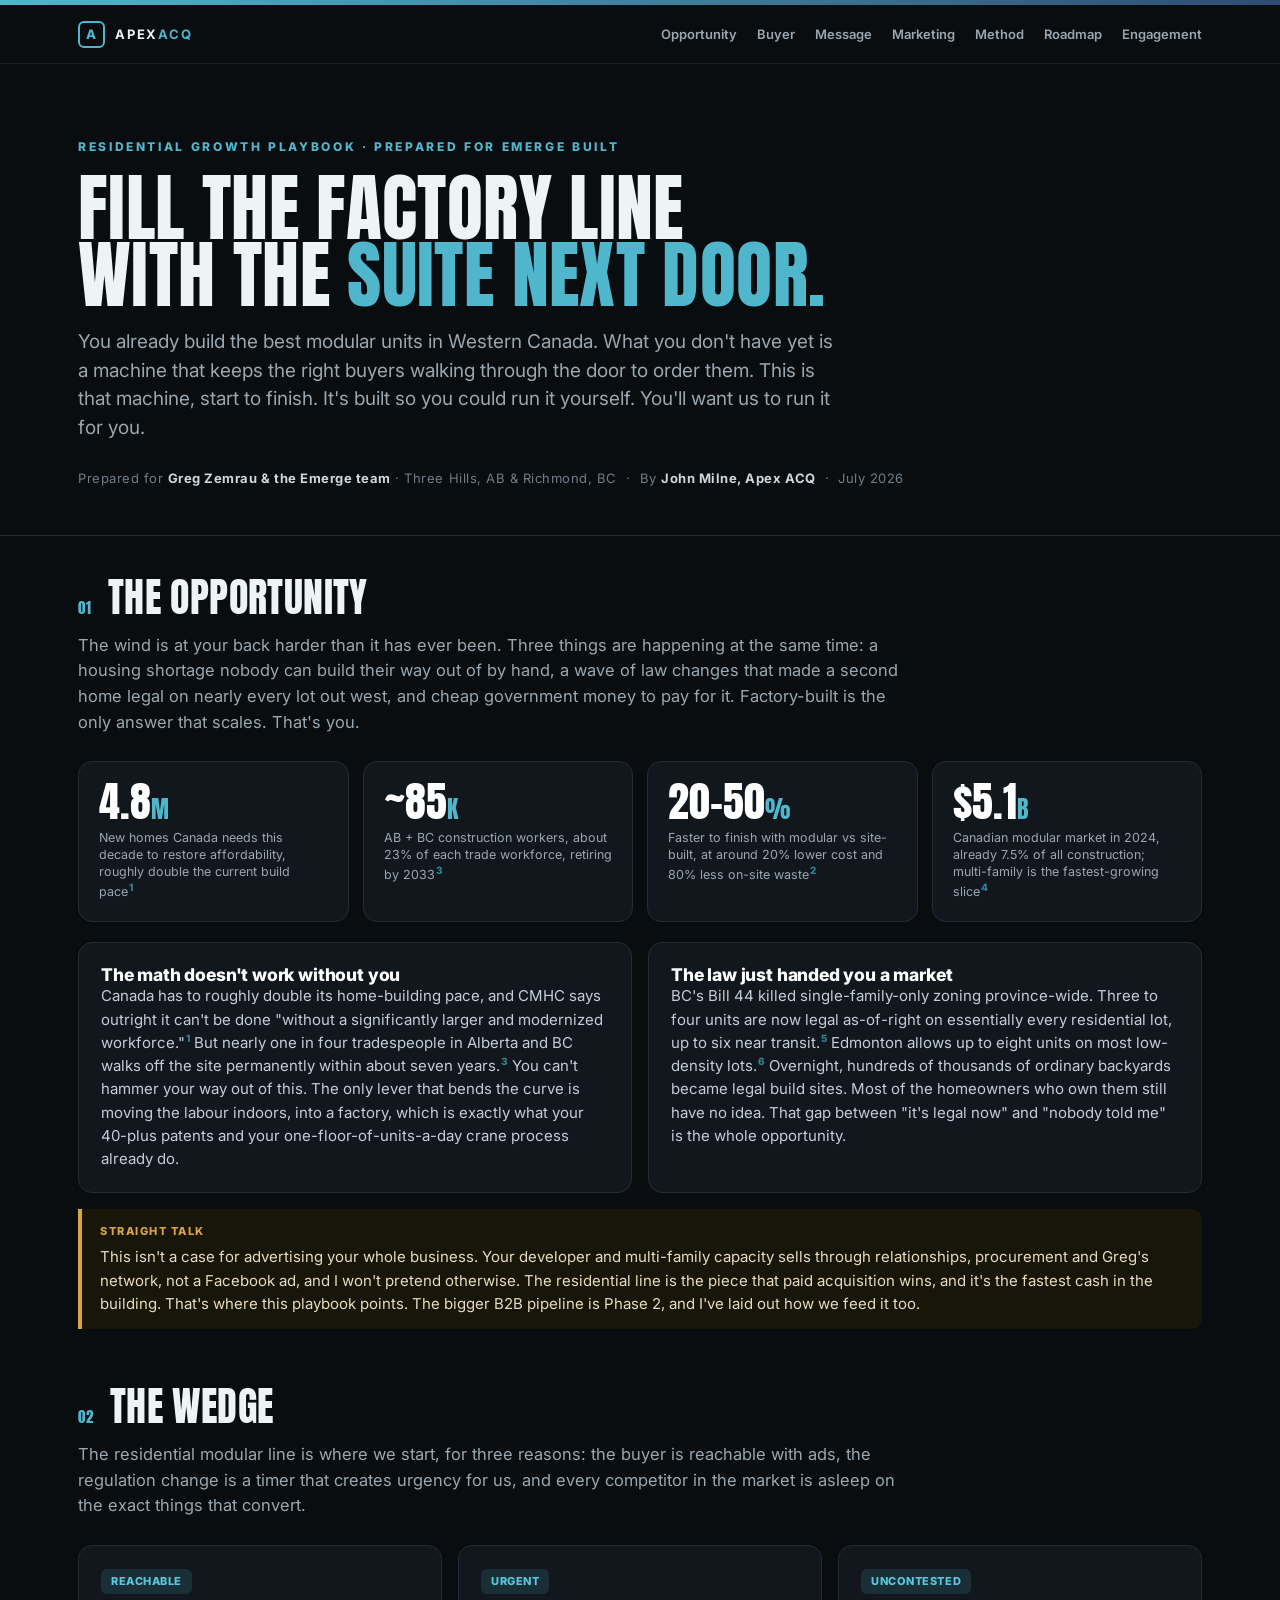
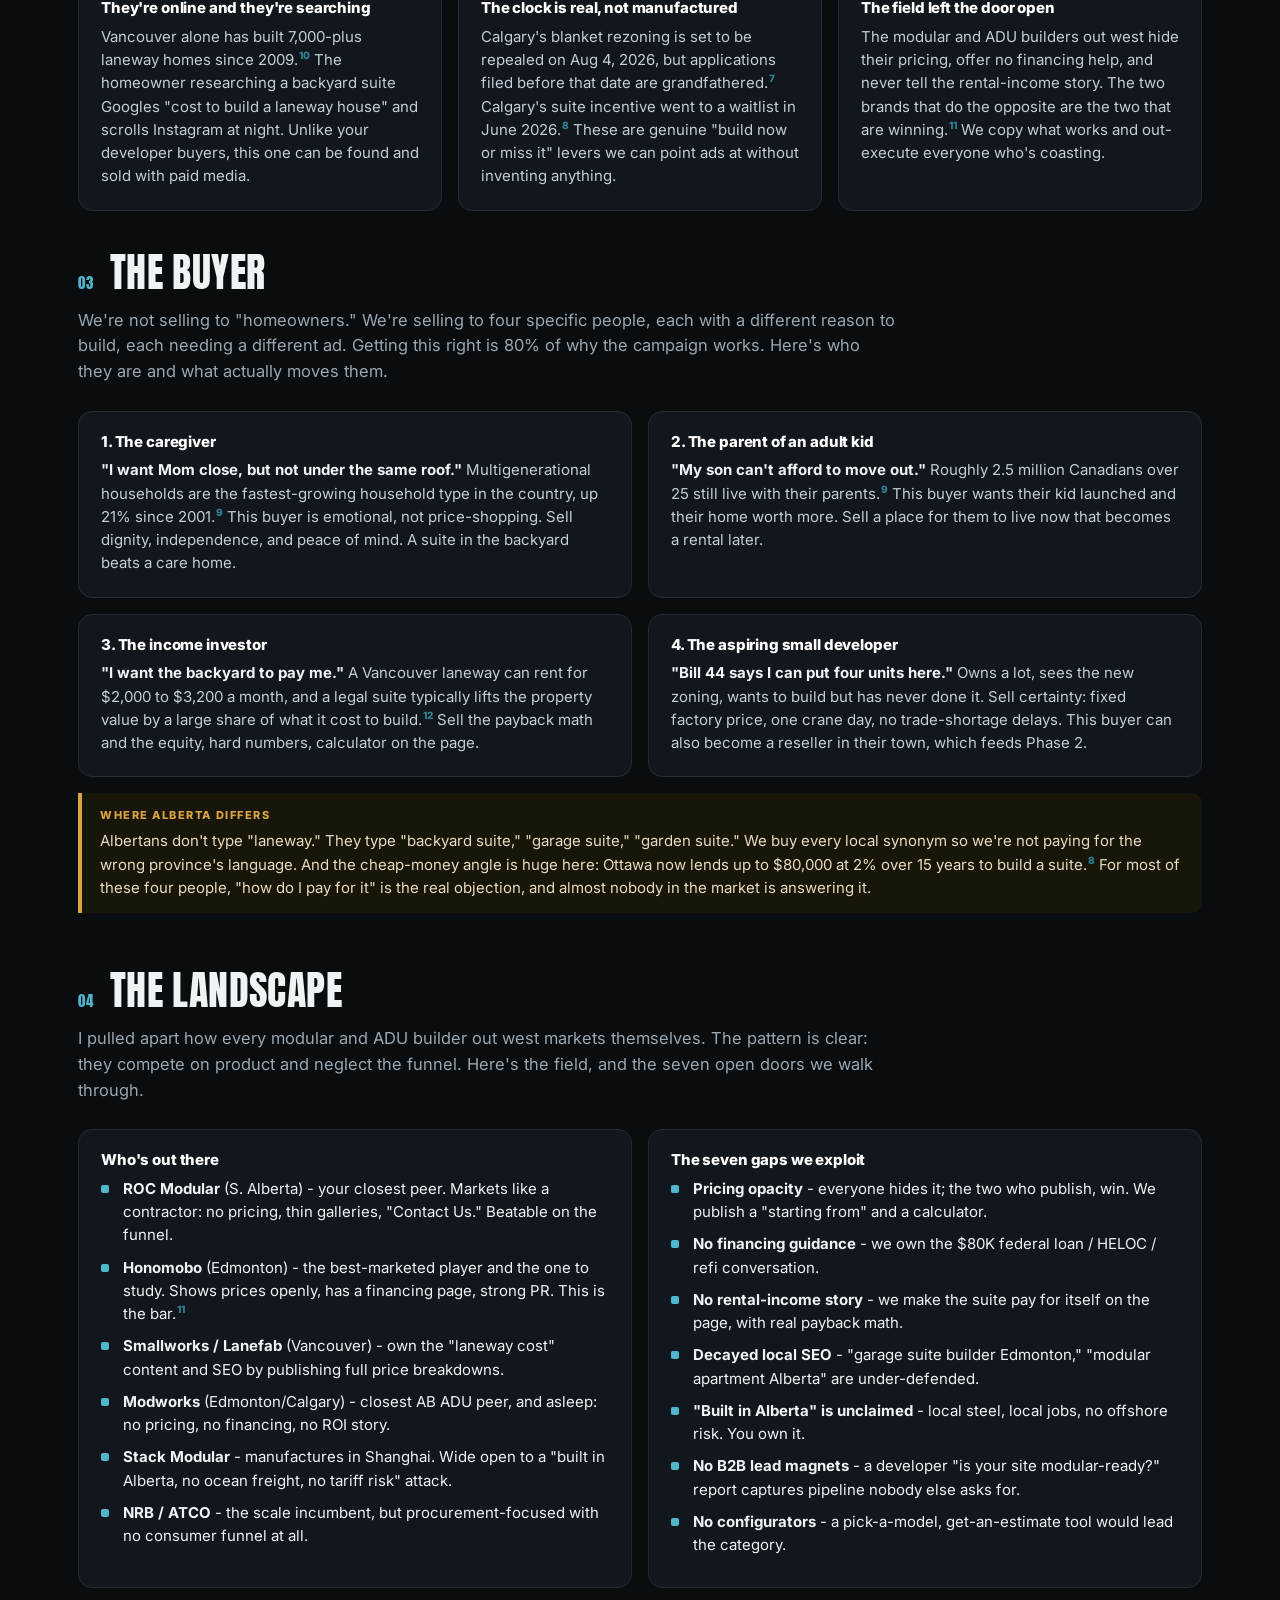
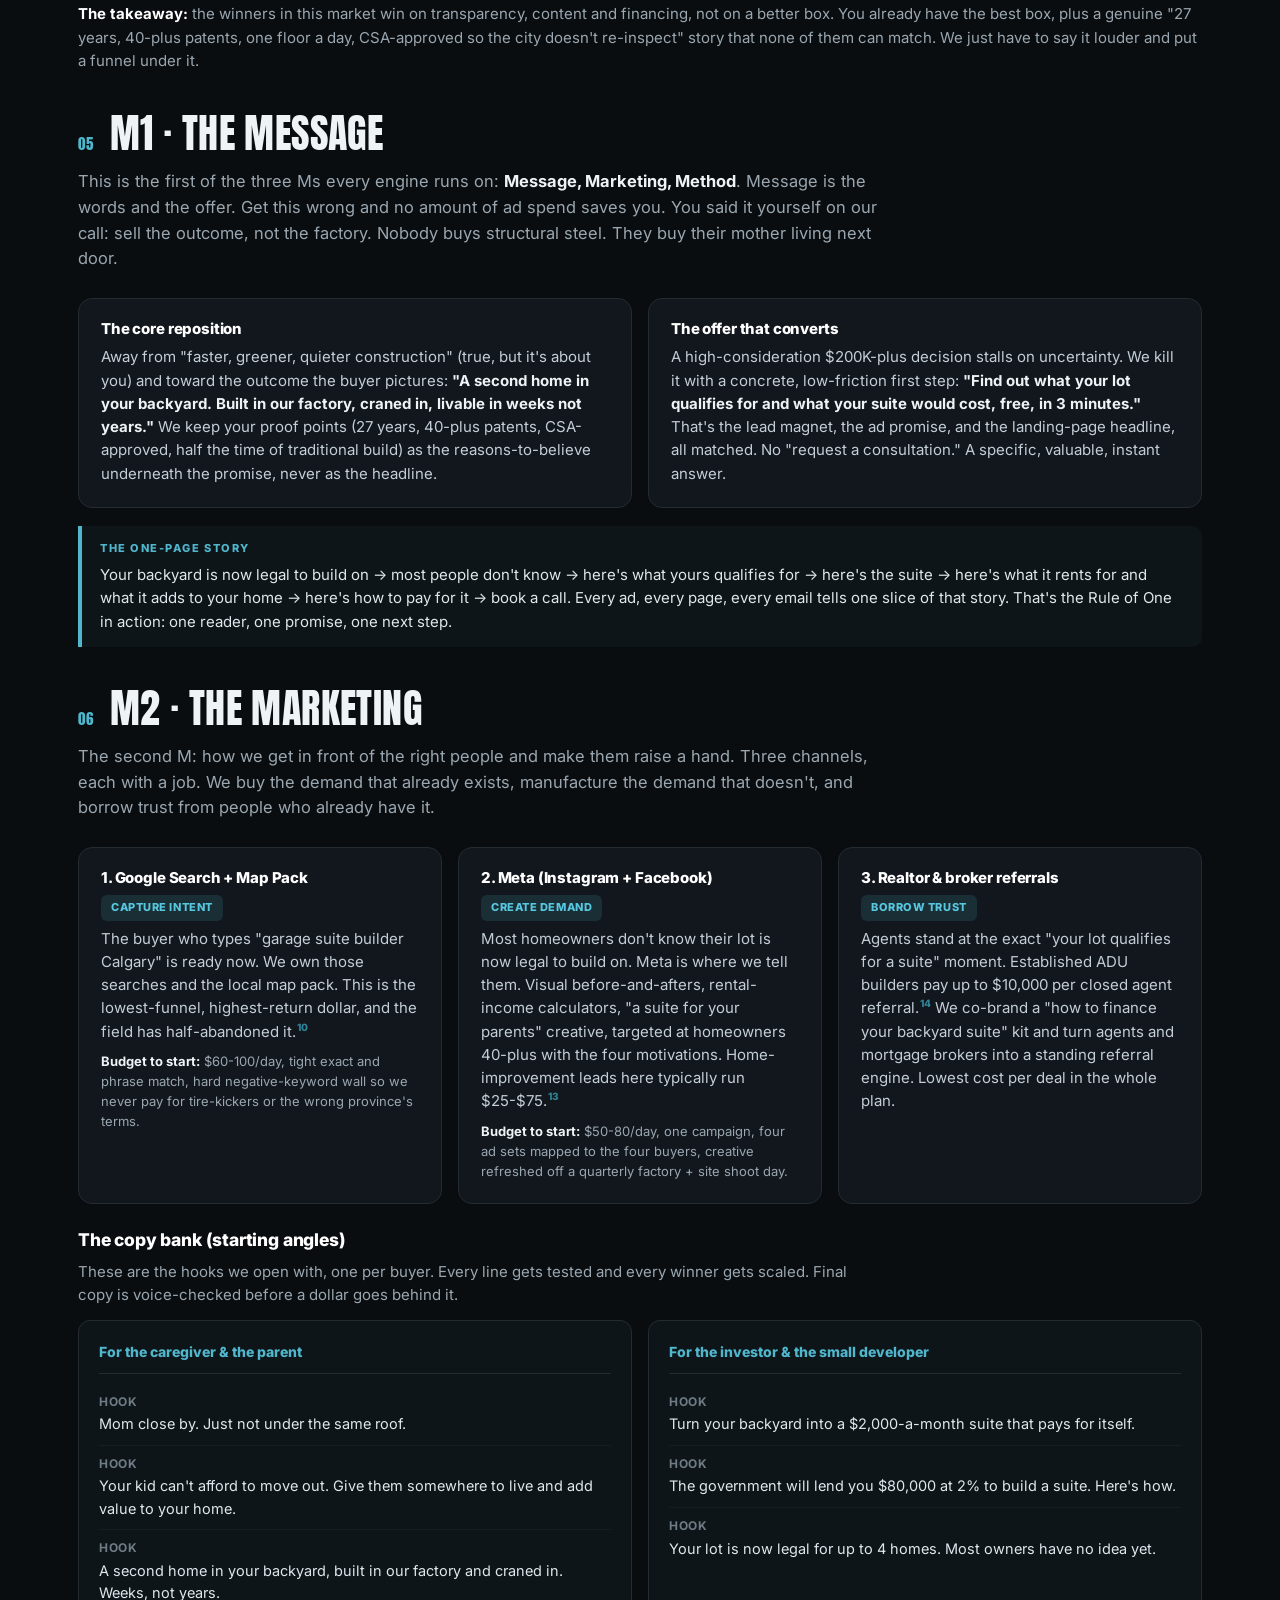
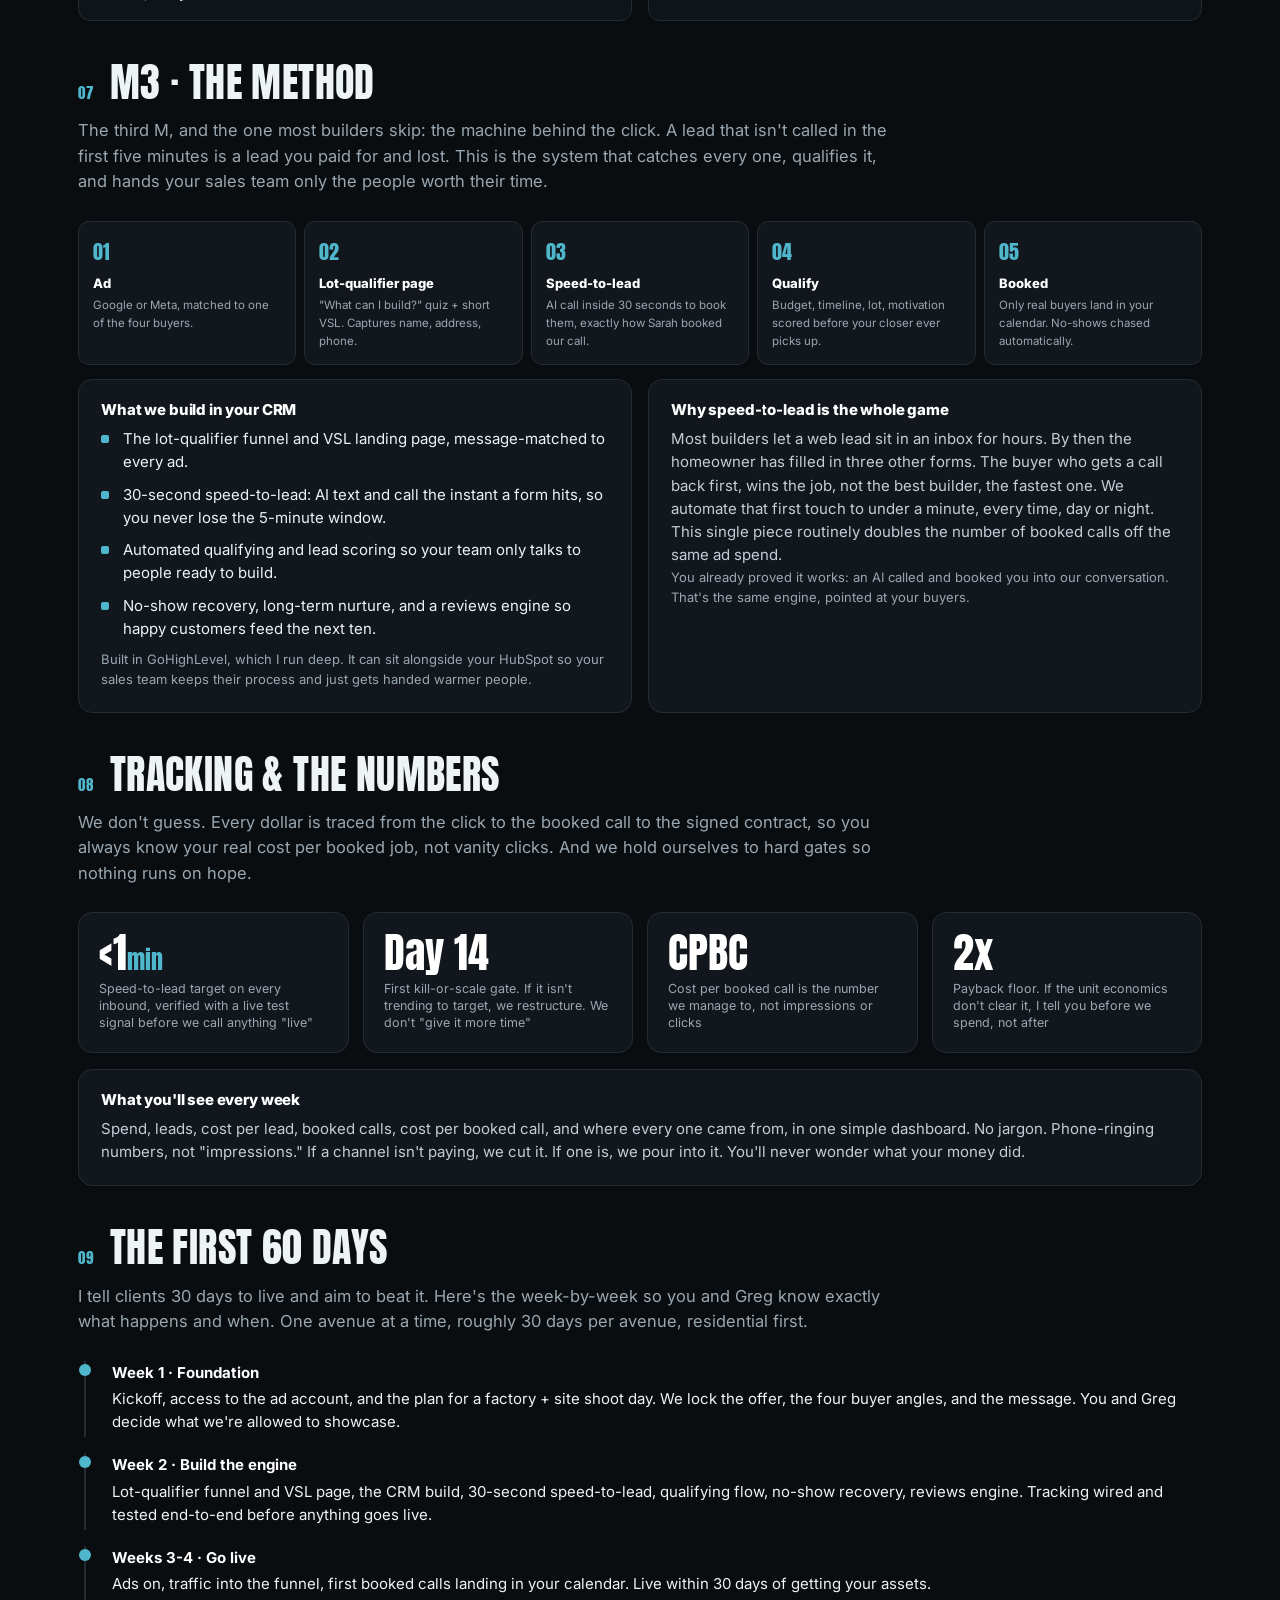
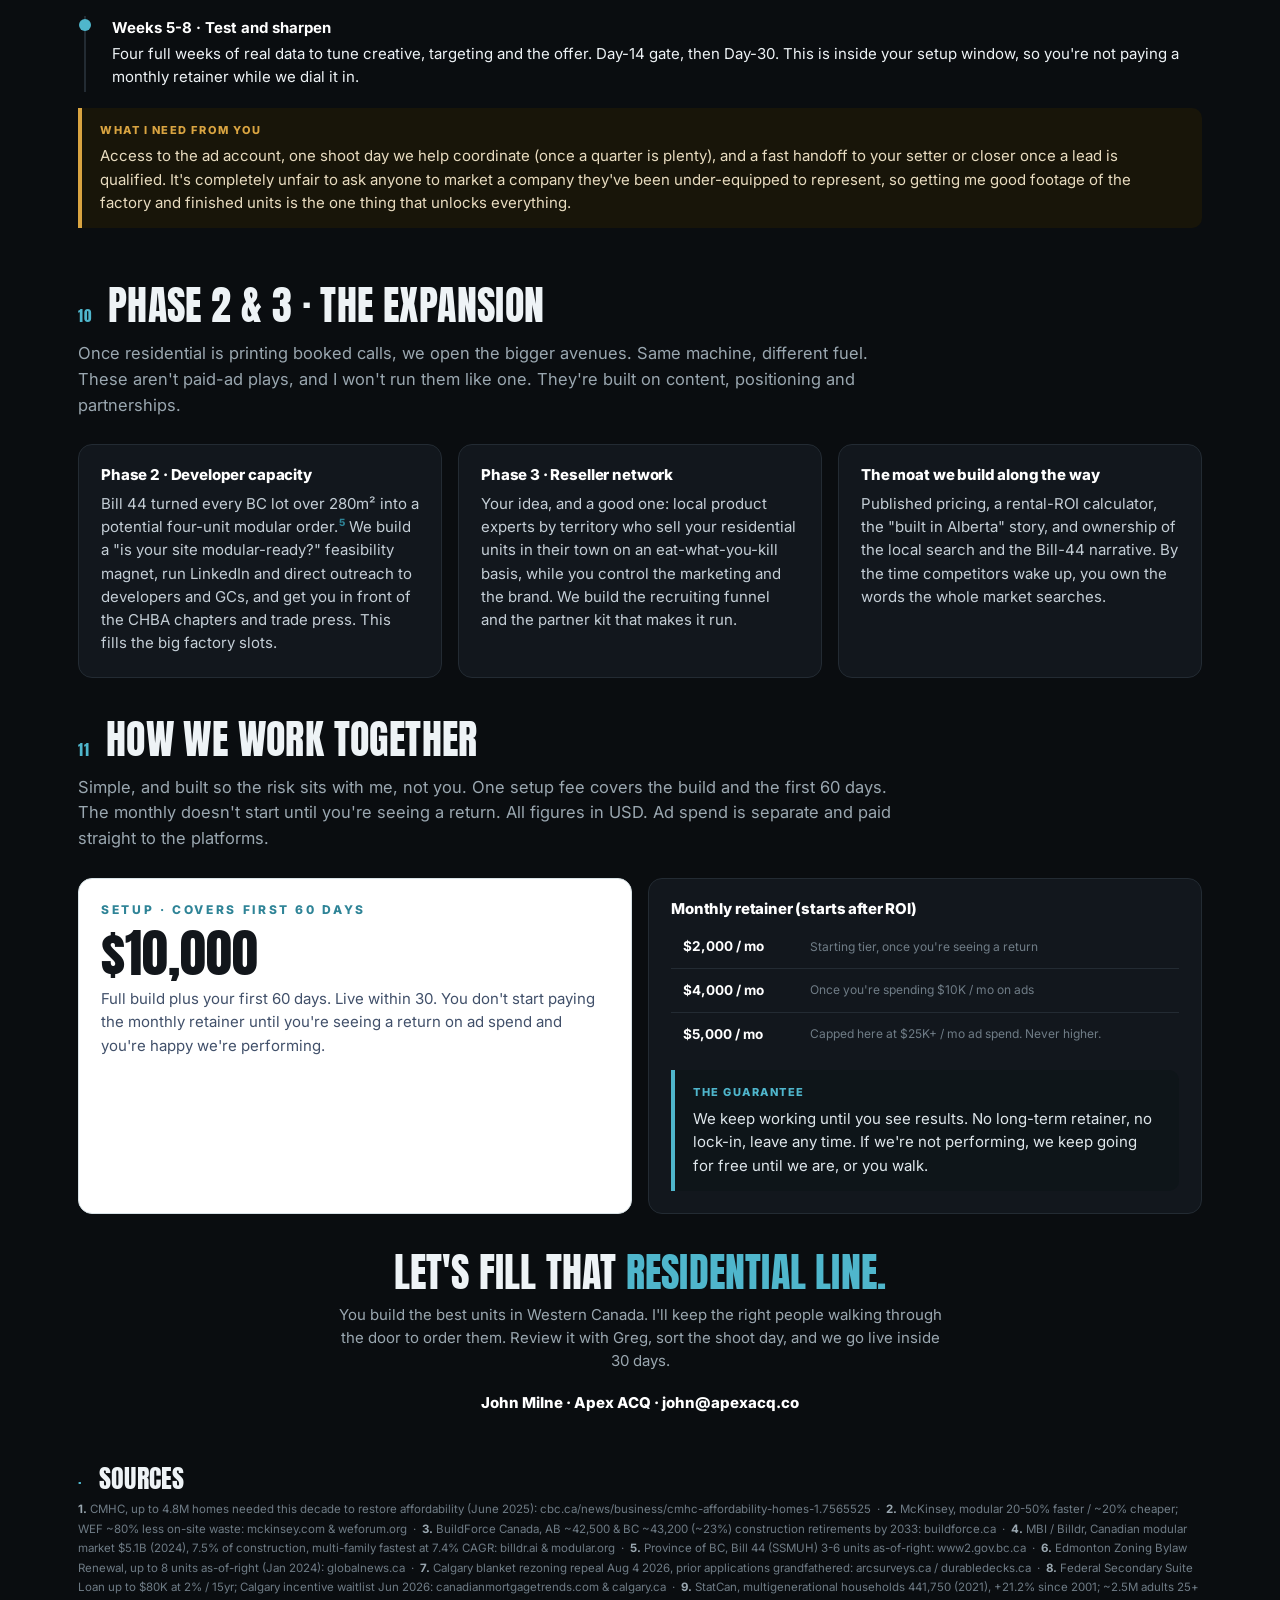
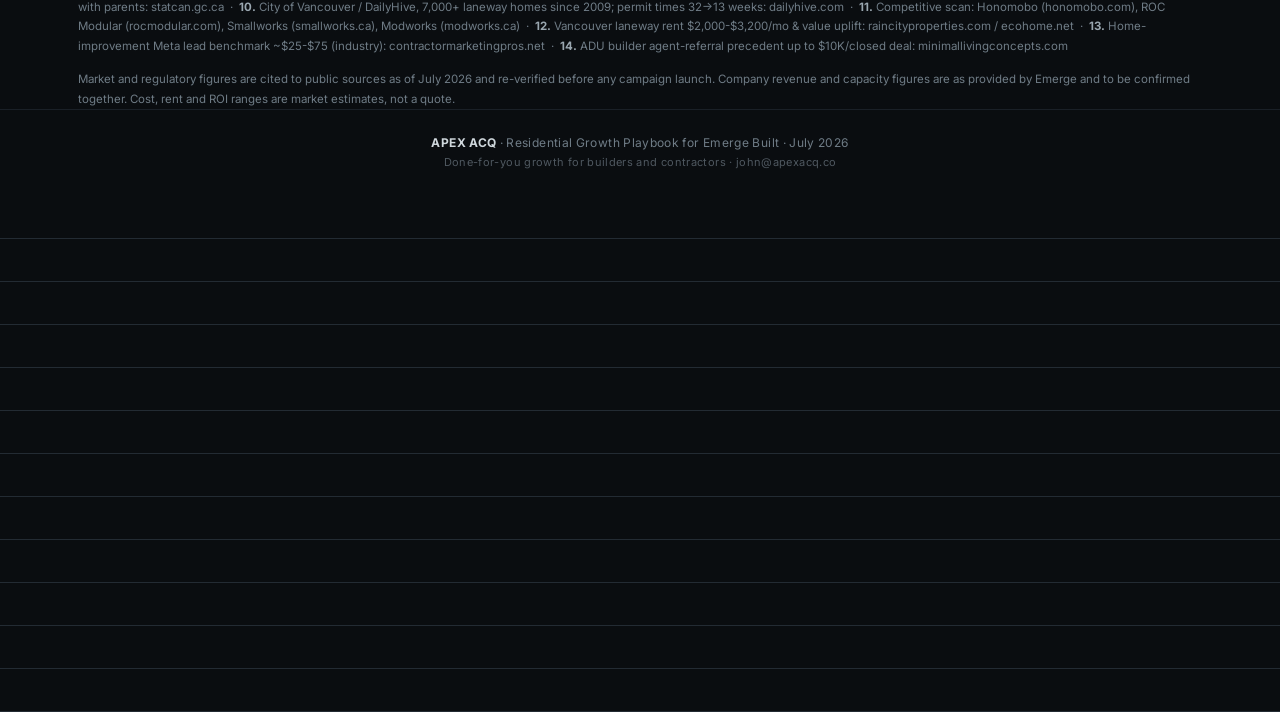
==== index.html @ abbb7b1a "Emerge Built residential growth playbook" ====
<!doctype html>
<html lang="en">
<head>
<meta charset="utf-8">
<meta name="viewport" content="width=device-width,initial-scale=1">
<title>Emerge Built · Residential Growth Playbook · Apex ACQ</title>
<link rel="stylesheet" href="apex-forest.css">
<style>
  /* ---- playbook-specific ---- */
  .hero{padding:70px 0 46px;border-bottom:1px solid var(--line);}
  .hero h1{font-family:'Anton','Arial Narrow',sans-serif;font-weight:400;text-transform:uppercase;line-height:.9;letter-spacing:.005em;font-size:74px;margin:18px 0 20px;}
  .hero h1 .aq{color:var(--aqua);}
  .hero .sub{font-size:19px;color:var(--dim);max-width:760px;line-height:1.5;}
  .hero .who{margin-top:26px;font-size:13px;color:var(--dim2);letter-spacing:.04em;}
  .hero .who b{color:#cfd7dc;}

  .secnum{font-family:'Anton',sans-serif;font-size:15px;color:var(--aqua);letter-spacing:.06em;}
  .sechead{display:flex;align-items:baseline;gap:16px;margin-bottom:6px;}
  .sechead h2{font-family:'Anton','Arial Narrow',sans-serif;font-weight:400;text-transform:uppercase;letter-spacing:.01em;font-size:40px;line-height:.95;}
  section{border-bottom:1px solid var(--line);}
  .lede{font-size:16.5px;color:var(--dim);max-width:820px;line-height:1.55;margin:14px 0 26px;}
  .lede b{color:#eef3f6;font-weight:700;}
  p{color:#c4ced6;}
  p b{color:#eef3f6;}
  h3{color:#fff;}
  h4{color:#fff;font-size:15px;margin-bottom:8px;}
  .ref{font-size:10px;color:var(--aqua-d);vertical-align:super;font-weight:800;margin-left:1px;}
  .statgrid{display:grid;grid-template-columns:repeat(4,1fr);gap:14px;margin:8px 0 8px;}
  @media(max-width:820px){.statgrid{grid-template-columns:1fr 1fr;}.hero h1{font-size:44px;}.sechead h2{font-size:30px;}}
  .bignum{background:var(--panel);border:1px solid var(--line);border-radius:14px;padding:20px;}
  .bignum .v{font-family:'Anton',sans-serif;font-size:42px;line-height:.95;color:#fff;}
  .bignum .v small{color:var(--aqua);font-size:24px;}
  .bignum .l{font-size:12.5px;color:var(--dim);margin-top:8px;line-height:1.35;}
  .tl{list-style:none;margin:14px 0;}
  .tl li{position:relative;padding-left:26px;margin-bottom:16px;border-left:2px solid var(--line);padding-bottom:4px;margin-left:6px;}
  .tl li::before{content:"";position:absolute;left:-7px;top:3px;width:12px;height:12px;border-radius:50%;background:var(--aqua);}
  .tl li b{color:#fff;display:block;font-size:15px;margin-bottom:3px;}
  .copybank{background:#0e1519;border:1px solid var(--line);border-radius:12px;padding:6px 20px;}
  .copybank .h{font-size:14px;font-weight:800;color:var(--aqua);border-bottom:1px solid var(--line);padding:14px 0 10px;margin-bottom:10px;}
  .copybank .line{padding:9px 0;border-bottom:1px solid #171d24;font-size:14.5px;color:#dfe7ec;}
  .copybank .line:last-child{border-bottom:none;}
  .copybank .line span{color:var(--dim2);font-size:12px;font-weight:700;text-transform:uppercase;letter-spacing:.06em;display:block;margin-bottom:2px;}
  .srcs{font-size:11.5px;color:var(--dim2);line-height:1.7;}
  .srcs b{color:var(--dim);}
  .flow{display:grid;grid-template-columns:repeat(5,1fr);gap:8px;margin:14px 0;}
  @media(max-width:820px){.flow{grid-template-columns:1fr 1fr;}}
  .fstep{background:var(--panel);border:1px solid var(--line);border-radius:11px;padding:14px;}
  .fstep .n{font-family:'Anton';color:var(--aqua);font-size:20px;}
  .fstep .t{font-size:13px;font-weight:800;color:#fff;margin:6px 0 4px;}
  .fstep .d{font-size:11.5px;color:var(--dim);}
  .tag{display:inline-block;font-size:11px;font-weight:800;letter-spacing:.05em;text-transform:uppercase;padding:4px 10px;border-radius:6px;background:rgba(79,182,204,.14);color:var(--aqua-br);margin:0 4px 6px 0;}
  .honest{border-left:4px solid var(--amber);background:#181509;padding:14px 18px;border-radius:0 10px 10px 0;margin:16px 0;}
  .honest .h{font-size:11px;font-weight:800;letter-spacing:.14em;text-transform:uppercase;color:var(--amber);margin-bottom:5px;}
  .honest p{color:#e8dcc0;margin:0;}
</style>
</head>
<body>

<div class="gradbar"></div>
<div class="topbar"><div class="wrap">
  <div class="brand"><div class="logo">A</div><b>APEX<span>ACQ</span></b></div>
  <div class="topnav">
    <a href="#opp">Opportunity</a>
    <a href="#buyer">Buyer</a>
    <a href="#message">Message</a>
    <a href="#marketing">Marketing</a>
    <a href="#method">Method</a>
    <a href="#roadmap">Roadmap</a>
    <a href="#engage">Engagement</a>
  </div>
</div></div>

<!-- ===== HERO ===== -->
<header class="hero"><div class="wrap">
  <span class="kicker">Residential Growth Playbook · Prepared for Emerge Built</span>
  <h1>Fill the factory line<br>with the <span class="aq">suite next door.</span></h1>
  <p class="sub">You already build the best modular units in Western Canada. What you don't have yet is a machine that keeps the right buyers walking through the door to order them. This is that machine, start to finish. It's built so you could run it yourself. You'll want us to run it for you.</p>
  <div class="who">
    Prepared for <b>Greg Zemrau &amp; the Emerge team</b> · Three Hills, AB &amp; Richmond, BC &nbsp;·&nbsp; By <b>John Milne, Apex ACQ</b> &nbsp;·&nbsp; July 2026
  </div>
</div></header>

<!-- ===== 01 OPPORTUNITY ===== -->
<section id="opp"><div class="wrap">
  <div class="sechead"><span class="secnum">01</span><h2>The opportunity</h2></div>
  <p class="lede">The wind is at your back harder than it has ever been. Three things are happening at the same time: a housing shortage nobody can build their way out of by hand, a wave of law changes that made a second home legal on nearly every lot out west, and cheap government money to pay for it. Factory-built is the only answer that scales. That's you.</p>

  <div class="statgrid">
    <div class="bignum"><div class="v">4.8<small>M</small></div><div class="l">New homes Canada needs this decade to restore affordability, roughly double the current build pace<span class="ref">1</span></div></div>
    <div class="bignum"><div class="v">~85<small>K</small></div><div class="l">AB + BC construction workers, about 23% of each trade workforce, retiring by 2033<span class="ref">3</span></div></div>
    <div class="bignum"><div class="v">20-50<small>%</small></div><div class="l">Faster to finish with modular vs site-built, at around 20% lower cost and 80% less on-site waste<span class="ref">2</span></div></div>
    <div class="bignum"><div class="v">$5.1<small>B</small></div><div class="l">Canadian modular market in 2024, already 7.5% of all construction; multi-family is the fastest-growing slice<span class="ref">4</span></div></div>
  </div>

  <div class="grid2" style="margin-top:20px;">
    <div class="card">
      <h3>The math doesn't work without you</h3>
      <p>Canada has to roughly double its home-building pace, and CMHC says outright it can't be done "without a significantly larger and modernized workforce."<span class="ref">1</span> But nearly one in four tradespeople in Alberta and BC walks off the site permanently within about seven years.<span class="ref">3</span> You can't hammer your way out of this. The only lever that bends the curve is moving the labour indoors, into a factory, which is exactly what your 40-plus patents and your one-floor-of-units-a-day crane process already do.</p>
    </div>
    <div class="card">
      <h3>The law just handed you a market</h3>
      <p>BC's Bill 44 killed single-family-only zoning province-wide. Three to four units are now legal as-of-right on essentially every residential lot, up to six near transit.<span class="ref">5</span> Edmonton allows up to eight units on most low-density lots.<span class="ref">6</span> Overnight, hundreds of thousands of ordinary backyards became legal build sites. Most of the homeowners who own them still have no idea. That gap between "it's legal now" and "nobody told me" is the whole opportunity.</p>
    </div>
  </div>

  <div class="honest">
    <div class="h">Straight talk</div>
    <p>This isn't a case for advertising your whole business. Your developer and multi-family capacity sells through relationships, procurement and Greg's network, not a Facebook ad, and I won't pretend otherwise. The residential line is the piece that paid acquisition wins, and it's the fastest cash in the building. That's where this playbook points. The bigger B2B pipeline is Phase 2, and I've laid out how we feed it too.</p>
  </div>
</div></div>

<!-- ===== 02 THE WEDGE ===== -->
<section id="wedge"><div class="wrap">
  <div class="sechead"><span class="secnum">02</span><h2>The wedge</h2></div>
  <p class="lede">The residential modular line is where we start, for three reasons: the buyer is reachable with ads, the regulation change is a timer that creates urgency for us, and every competitor in the market is asleep on the exact things that convert.</p>

  <div class="grid3">
    <div class="card">
      <div class="tag">Reachable</div>
      <h4>They're online and they're searching</h4>
      <p>Vancouver alone has built 7,000-plus laneway homes since 2009.<span class="ref">10</span> The homeowner researching a backyard suite Googles "cost to build a laneway house" and scrolls Instagram at night. Unlike your developer buyers, this one can be found and sold with paid media.</p>
    </div>
    <div class="card">
      <div class="tag">Urgent</div>
      <h4>The clock is real, not manufactured</h4>
      <p>Calgary's blanket rezoning is set to be repealed on Aug 4, 2026, but applications filed before that date are grandfathered.<span class="ref">7</span> Calgary's suite incentive went to a waitlist in June 2026.<span class="ref">8</span> These are genuine "build now or miss it" levers we can point ads at without inventing anything.</p>
    </div>
    <div class="card">
      <div class="tag">Uncontested</div>
      <h4>The field left the door open</h4>
      <p>The modular and ADU builders out west hide their pricing, offer no financing help, and never tell the rental-income story. The two brands that do the opposite are the two that are winning.<span class="ref">11</span> We copy what works and out-execute everyone who's coasting.</p>
    </div>
  </div>
</div></div>

<!-- ===== 03 THE BUYER ===== -->
<section id="buyer"><div class="wrap">
  <div class="sechead"><span class="secnum">03</span><h2>The buyer</h2></div>
  <p class="lede">We're not selling to "homeowners." We're selling to four specific people, each with a different reason to build, each needing a different ad. Getting this right is 80% of why the campaign works. Here's who they are and what actually moves them.</p>

  <div class="grid2">
    <div class="card">
      <h4>1. The caregiver</h4>
      <p><b>"I want Mom close, but not under the same roof."</b> Multigenerational households are the fastest-growing household type in the country, up 21% since 2001.<span class="ref">9</span> This buyer is emotional, not price-shopping. Sell dignity, independence, and peace of mind. A suite in the backyard beats a care home.</p>
    </div>
    <div class="card">
      <h4>2. The parent of an adult kid</h4>
      <p><b>"My son can't afford to move out."</b> Roughly 2.5 million Canadians over 25 still live with their parents.<span class="ref">9</span> This buyer wants their kid launched and their home worth more. Sell a place for them to live now that becomes a rental later.</p>
    </div>
    <div class="card">
      <h4>3. The income investor</h4>
      <p><b>"I want the backyard to pay me."</b> A Vancouver laneway can rent for $2,000 to $3,200 a month, and a legal suite typically lifts the property value by a large share of what it cost to build.<span class="ref">12</span> Sell the payback math and the equity, hard numbers, calculator on the page.</p>
    </div>
    <div class="card">
      <h4>4. The aspiring small developer</h4>
      <p><b>"Bill 44 says I can put four units here."</b> Owns a lot, sees the new zoning, wants to build but has never done it. Sell certainty: fixed factory price, one crane day, no trade-shortage delays. This buyer can also become a reseller in their town, which feeds Phase 2.</p>
    </div>
  </div>

  <div class="honest">
    <div class="h">Where Alberta differs</div>
    <p>Albertans don't type "laneway." They type "backyard suite," "garage suite," "garden suite." We buy every local synonym so we're not paying for the wrong province's language. And the cheap-money angle is huge here: Ottawa now lends up to $80,000 at 2% over 15 years to build a suite.<span class="ref">8</span> For most of these four people, "how do I pay for it" is the real objection, and almost nobody in the market is answering it.</p>
  </div>
</div></div>

<!-- ===== 04 LANDSCAPE ===== -->
<section id="landscape"><div class="wrap">
  <div class="sechead"><span class="secnum">04</span><h2>The landscape</h2></div>
  <p class="lede">I pulled apart how every modular and ADU builder out west markets themselves. The pattern is clear: they compete on product and neglect the funnel. Here's the field, and the seven open doors we walk through.</p>

  <div class="grid2">
    <div class="card">
      <h4>Who's out there</h4>
      <ul class="clean">
        <li><b>ROC Modular</b> (S. Alberta) - your closest peer. Markets like a contractor: no pricing, thin galleries, "Contact Us." Beatable on the funnel.</li>
        <li><b>Honomobo</b> (Edmonton) - the best-marketed player and the one to study. Shows prices openly, has a financing page, strong PR. This is the bar.<span class="ref">11</span></li>
        <li><b>Smallworks / Lanefab</b> (Vancouver) - own the "laneway cost" content and SEO by publishing full price breakdowns.</li>
        <li><b>Modworks</b> (Edmonton/Calgary) - closest AB ADU peer, and asleep: no pricing, no financing, no ROI story.</li>
        <li><b>Stack Modular</b> - manufactures in Shanghai. Wide open to a "built in Alberta, no ocean freight, no tariff risk" attack.</li>
        <li><b>NRB / ATCO</b> - the scale incumbent, but procurement-focused with no consumer funnel at all.</li>
      </ul>
    </div>
    <div class="card">
      <h4>The seven gaps we exploit</h4>
      <ul class="clean">
        <li><b>Pricing opacity</b> - everyone hides it; the two who publish, win. We publish a "starting from" and a calculator.</li>
        <li><b>No financing guidance</b> - we own the $80K federal loan / HELOC / refi conversation.</li>
        <li><b>No rental-income story</b> - we make the suite pay for itself on the page, with real payback math.</li>
        <li><b>Decayed local SEO</b> - "garage suite builder Edmonton," "modular apartment Alberta" are under-defended.</li>
        <li><b>"Built in Alberta" is unclaimed</b> - local steel, local jobs, no offshore risk. You own it.</li>
        <li><b>No B2B lead magnets</b> - a developer "is your site modular-ready?" report captures pipeline nobody else asks for.</li>
        <li><b>No configurators</b> - a pick-a-model, get-an-estimate tool would lead the category.</li>
      </ul>
    </div>
  </div>
  <p style="margin-top:14px;color:var(--dim);"><b style="color:#fff;">The takeaway:</b> the winners in this market win on transparency, content and financing, not on a better box. You already have the best box, plus a genuine "27 years, 40-plus patents, one floor a day, CSA-approved so the city doesn't re-inspect" story that none of them can match. We just have to say it louder and put a funnel under it.</p>
</div></div>

<!-- ===== 05 MESSAGE ===== -->
<section id="message"><div class="wrap">
  <div class="sechead"><span class="secnum">05</span><h2>M1 · The message</h2></div>
  <p class="lede">This is the first of the three Ms every engine runs on: <b>Message, Marketing, Method</b>. Message is the words and the offer. Get this wrong and no amount of ad spend saves you. You said it yourself on our call: sell the outcome, not the factory. Nobody buys structural steel. They buy their mother living next door.</p>

  <div class="grid2">
    <div class="card">
      <h4>The core reposition</h4>
      <p>Away from "faster, greener, quieter construction" (true, but it's about you) and toward the outcome the buyer pictures: <b>"A second home in your backyard. Built in our factory, craned in, livable in weeks not years."</b> We keep your proof points (27 years, 40-plus patents, CSA-approved, half the time of traditional build) as the reasons-to-believe underneath the promise, never as the headline.</p>
    </div>
    <div class="card">
      <h4>The offer that converts</h4>
      <p>A high-consideration $200K-plus decision stalls on uncertainty. We kill it with a concrete, low-friction first step: <b>"Find out what your lot qualifies for and what your suite would cost, free, in 3 minutes."</b> That's the lead magnet, the ad promise, and the landing-page headline, all matched. No "request a consultation." A specific, valuable, instant answer.</p>
    </div>
  </div>

  <div class="callout" style="margin-top:18px;">
    <div class="ck">The one-page story</div>
    <p style="margin:6px 0 0;color:#dfe7ec;">Your backyard is now legal to build on → most people don't know → here's what yours qualifies for → here's the suite → here's what it rents for and what it adds to your home → here's how to pay for it → book a call. Every ad, every page, every email tells one slice of that story. That's the Rule of One in action: one reader, one promise, one next step.</p>
  </div>
</div></div>

<!-- ===== 06 MARKETING ===== -->
<section id="marketing"><div class="wrap">
  <div class="sechead"><span class="secnum">06</span><h2>M2 · The marketing</h2></div>
  <p class="lede">The second M: how we get in front of the right people and make them raise a hand. Three channels, each with a job. We buy the demand that already exists, manufacture the demand that doesn't, and borrow trust from people who already have it.</p>

  <div class="grid3" style="margin-bottom:8px;">
    <div class="card">
      <h4>1. Google Search + Map Pack</h4>
      <div class="tag">Capture intent</div>
      <p>The buyer who types "garage suite builder Calgary" is ready now. We own those searches and the local map pack. This is the lowest-funnel, highest-return dollar, and the field has half-abandoned it.<span class="ref">10</span></p>
      <p style="font-size:13px;color:var(--dim);margin-top:8px;"><b>Budget to start:</b> $60-100/day, tight exact and phrase match, hard negative-keyword wall so we never pay for tire-kickers or the wrong province's terms.</p>
    </div>
    <div class="card">
      <h4>2. Meta (Instagram + Facebook)</h4>
      <div class="tag">Create demand</div>
      <p>Most homeowners don't know their lot is now legal to build on. Meta is where we tell them. Visual before-and-afters, rental-income calculators, "a suite for your parents" creative, targeted at homeowners 40-plus with the four motivations. Home-improvement leads here typically run $25-$75.<span class="ref">13</span></p>
      <p style="font-size:13px;color:var(--dim);margin-top:8px;"><b>Budget to start:</b> $50-80/day, one campaign, four ad sets mapped to the four buyers, creative refreshed off a quarterly factory + site shoot day.</p>
    </div>
    <div class="card">
      <h4>3. Realtor &amp; broker referrals</h4>
      <div class="tag">Borrow trust</div>
      <p>Agents stand at the exact "your lot qualifies for a suite" moment. Established ADU builders pay up to $10,000 per closed agent referral.<span class="ref">14</span> We co-brand a "how to finance your backyard suite" kit and turn agents and mortgage brokers into a standing referral engine. Lowest cost per deal in the whole plan.</p>
    </div>
  </div>

  <h3 style="margin:26px 0 10px;">The copy bank (starting angles)</h3>
  <p style="color:var(--dim);max-width:800px;margin-bottom:14px;">These are the hooks we open with, one per buyer. Every line gets tested and every winner gets scaled. Final copy is voice-checked before a dollar goes behind it.</p>
  <div class="grid2">
    <div class="copybank">
      <div class="h">For the caregiver &amp; the parent</div>
      <div class="line"><span>Hook</span>Mom close by. Just not under the same roof.</div>
      <div class="line"><span>Hook</span>Your kid can't afford to move out. Give them somewhere to live and add value to your home.</div>
      <div class="line"><span>Hook</span>A second home in your backyard, built in our factory and craned in. Weeks, not years.</div>
    </div>
    <div class="copybank">
      <div class="h">For the investor &amp; the small developer</div>
      <div class="line"><span>Hook</span>Turn your backyard into a $2,000-a-month suite that pays for itself.</div>
      <div class="line"><span>Hook</span>The government will lend you $80,000 at 2% to build a suite. Here's how.</div>
      <div class="line"><span>Hook</span>Your lot is now legal for up to 4 homes. Most owners have no idea yet.</div>
    </div>
  </div>
</div></div>

<!-- ===== 07 METHOD ===== -->
<section id="method"><div class="wrap">
  <div class="sechead"><span class="secnum">07</span><h2>M3 · The method</h2></div>
  <p class="lede">The third M, and the one most builders skip: the machine behind the click. A lead that isn't called in the first five minutes is a lead you paid for and lost. This is the system that catches every one, qualifies it, and hands your sales team only the people worth their time.</p>

  <div class="flow">
    <div class="fstep"><div class="n">01</div><div class="t">Ad</div><div class="d">Google or Meta, matched to one of the four buyers.</div></div>
    <div class="fstep"><div class="n">02</div><div class="t">Lot-qualifier page</div><div class="d">"What can I build?" quiz + short VSL. Captures name, address, phone.</div></div>
    <div class="fstep"><div class="n">03</div><div class="t">Speed-to-lead</div><div class="d">AI call inside 30 seconds to book them, exactly how Sarah booked our call.</div></div>
    <div class="fstep"><div class="n">04</div><div class="t">Qualify</div><div class="d">Budget, timeline, lot, motivation scored before your closer ever picks up.</div></div>
    <div class="fstep"><div class="n">05</div><div class="t">Booked</div><div class="d">Only real buyers land in your calendar. No-shows chased automatically.</div></div>
  </div>

  <div class="grid2" style="margin-top:8px;">
    <div class="card">
      <h4>What we build in your CRM</h4>
      <ul class="clean">
        <li>The lot-qualifier funnel and VSL landing page, message-matched to every ad.</li>
        <li>30-second speed-to-lead: AI text and call the instant a form hits, so you never lose the 5-minute window.</li>
        <li>Automated qualifying and lead scoring so your team only talks to people ready to build.</li>
        <li>No-show recovery, long-term nurture, and a reviews engine so happy customers feed the next ten.</li>
      </ul>
      <p style="font-size:13px;color:var(--dim);margin-top:6px;">Built in GoHighLevel, which I run deep. It can sit alongside your HubSpot so your sales team keeps their process and just gets handed warmer people.</p>
    </div>
    <div class="card">
      <h4>Why speed-to-lead is the whole game</h4>
      <p>Most builders let a web lead sit in an inbox for hours. By then the homeowner has filled in three other forms. The buyer who gets a call back first, wins the job, not the best builder, the fastest one. We automate that first touch to under a minute, every time, day or night. This single piece routinely doubles the number of booked calls off the same ad spend.</p>
      <p style="color:var(--dim);font-size:13px;">You already proved it works: an AI called and booked you into our conversation. That's the same engine, pointed at your buyers.</p>
    </div>
  </div>
</div></div>

<!-- ===== 08 TRACKING ===== -->
<section id="tracking"><div class="wrap">
  <div class="sechead"><span class="secnum">08</span><h2>Tracking &amp; the numbers</h2></div>
  <p class="lede">We don't guess. Every dollar is traced from the click to the booked call to the signed contract, so you always know your real cost per booked job, not vanity clicks. And we hold ourselves to hard gates so nothing runs on hope.</p>

  <div class="statgrid">
    <div class="bignum"><div class="v">&lt;1<small>min</small></div><div class="l">Speed-to-lead target on every inbound, verified with a live test signal before we call anything "live"</div></div>
    <div class="bignum"><div class="v">Day 14</div><div class="l">First kill-or-scale gate. If it isn't trending to target, we restructure. We don't "give it more time"</div></div>
    <div class="bignum"><div class="v">CPBC</div><div class="l">Cost per booked call is the number we manage to, not impressions or clicks</div></div>
    <div class="bignum"><div class="v">2x</div><div class="l">Payback floor. If the unit economics don't clear it, I tell you before we spend, not after</div></div>
  </div>

  <div class="card" style="margin-top:16px;">
    <h4>What you'll see every week</h4>
    <p>Spend, leads, cost per lead, booked calls, cost per booked call, and where every one came from, in one simple dashboard. No jargon. Phone-ringing numbers, not "impressions." If a channel isn't paying, we cut it. If one is, we pour into it. You'll never wonder what your money did.</p>
  </div>
</div></div>

<!-- ===== 09 ROADMAP ===== -->
<section id="roadmap"><div class="wrap">
  <div class="sechead"><span class="secnum">09</span><h2>The first 60 days</h2></div>
  <p class="lede">I tell clients 30 days to live and aim to beat it. Here's the week-by-week so you and Greg know exactly what happens and when. One avenue at a time, roughly 30 days per avenue, residential first.</p>

  <ul class="tl">
    <li><b>Week 1 · Foundation</b> Kickoff, access to the ad account, and the plan for a factory + site shoot day. We lock the offer, the four buyer angles, and the message. You and Greg decide what we're allowed to showcase.</li>
    <li><b>Week 2 · Build the engine</b> Lot-qualifier funnel and VSL page, the CRM build, 30-second speed-to-lead, qualifying flow, no-show recovery, reviews engine. Tracking wired and tested end-to-end before anything goes live.</li>
    <li><b>Weeks 3-4 · Go live</b> Ads on, traffic into the funnel, first booked calls landing in your calendar. Live within 30 days of getting your assets.</li>
    <li><b>Weeks 5-8 · Test and sharpen</b> Four full weeks of real data to tune creative, targeting and the offer. Day-14 gate, then Day-30. This is inside your setup window, so you're not paying a monthly retainer while we dial it in.</li>
  </ul>

  <div class="honest">
    <div class="h">What I need from you</div>
    <p>Access to the ad account, one shoot day we help coordinate (once a quarter is plenty), and a fast handoff to your setter or closer once a lead is qualified. It's completely unfair to ask anyone to market a company they've been under-equipped to represent, so getting me good footage of the factory and finished units is the one thing that unlocks everything.</p>
  </div>
</div></div>

<!-- ===== 10 EXPANSION ===== -->
<section id="expansion"><div class="wrap">
  <div class="sechead"><span class="secnum">10</span><h2>Phase 2 &amp; 3 · The expansion</h2></div>
  <p class="lede">Once residential is printing booked calls, we open the bigger avenues. Same machine, different fuel. These aren't paid-ad plays, and I won't run them like one. They're built on content, positioning and partnerships.</p>

  <div class="grid3">
    <div class="card">
      <h4>Phase 2 · Developer capacity</h4>
      <p>Bill 44 turned every BC lot over 280m² into a potential four-unit modular order.<span class="ref">5</span> We build a "is your site modular-ready?" feasibility magnet, run LinkedIn and direct outreach to developers and GCs, and get you in front of the CHBA chapters and trade press. This fills the big factory slots.</p>
    </div>
    <div class="card">
      <h4>Phase 3 · Reseller network</h4>
      <p>Your idea, and a good one: local product experts by territory who sell your residential units in their town on an eat-what-you-kill basis, while you control the marketing and the brand. We build the recruiting funnel and the partner kit that makes it run.</p>
    </div>
    <div class="card">
      <h4>The moat we build along the way</h4>
      <p>Published pricing, a rental-ROI calculator, the "built in Alberta" story, and ownership of the local search and the Bill-44 narrative. By the time competitors wake up, you own the words the whole market searches.</p>
    </div>
  </div>
</div></div>

<!-- ===== 11 ENGAGEMENT ===== -->
<section id="engage"><div class="wrap">
  <div class="sechead"><span class="secnum">11</span><h2>How we work together</h2></div>
  <p class="lede">Simple, and built so the risk sits with me, not you. One setup fee covers the build and the first 60 days. The monthly doesn't start until you're seeing a return. All figures in USD. Ad spend is separate and paid straight to the platforms.</p>

  <div class="grid2">
    <div class="card-l">
      <div class="kicker" style="color:var(--aqua-d);">Setup · covers first 60 days</div>
      <div style="font-family:'Anton';font-size:52px;line-height:1;color:var(--ink);margin:8px 0;">$10,000</div>
      <p style="color:#41506a;">Full build plus your first 60 days. Live within 30. You don't start paying the monthly retainer until you're seeing a return on ad spend and you're happy we're performing.</p>
    </div>
    <div class="card">
      <h4>Monthly retainer (starts after ROI)</h4>
      <table class="dt">
        <tr><td class="lead">$2,000 / mo</td><td class="sub">Starting tier, once you're seeing a return</td></tr>
        <tr><td class="lead">$4,000 / mo</td><td class="sub">Once you're spending $10K / mo on ads</td></tr>
        <tr><td class="lead">$5,000 / mo</td><td class="sub">Capped here at $25K+ / mo ad spend. Never higher.</td></tr>
      </table>
      <div class="callout" style="margin-top:14px;"><div class="ck">The guarantee</div><p style="margin:6px 0 0;color:#dfe7ec;">We keep working until you see results. No long-term retainer, no lock-in, leave any time. If we're not performing, we keep going for free until we are, or you walk.</p></div>
    </div>
  </div>

  <div style="text-align:center;margin:40px 0 10px;">
    <div class="display" style="font-size:40px;">Let's fill that <span class="aq">residential line.</span></div>
    <p style="color:var(--dim);max-width:620px;margin:12px auto 0;">You build the best units in Western Canada. I'll keep the right people walking through the door to order them. Review it with Greg, sort the shoot day, and we go live inside 30 days.</p>
    <p style="margin-top:18px;color:#fff;font-weight:800;">John Milne · Apex ACQ · john@apexacq.co</p>
  </div>
</div></div>

<!-- ===== SOURCES ===== -->
<section id="sources"><div class="wrap">
  <div class="sechead"><span class="secnum">·</span><h2 style="font-size:26px;">Sources</h2></div>
  <p class="srcs">
    <b>1.</b> CMHC, up to 4.8M homes needed this decade to restore affordability (June 2025): cbc.ca/news/business/cmhc-affordability-homes-1.7565525 &nbsp;·&nbsp;
    <b>2.</b> McKinsey, modular 20-50% faster / ~20% cheaper; WEF ~80% less on-site waste: mckinsey.com &amp; weforum.org &nbsp;·&nbsp;
    <b>3.</b> BuildForce Canada, AB ~42,500 &amp; BC ~43,200 (~23%) construction retirements by 2033: buildforce.ca &nbsp;·&nbsp;
    <b>4.</b> MBI / Billdr, Canadian modular market $5.1B (2024), 7.5% of construction, multi-family fastest at 7.4% CAGR: billdr.ai &amp; modular.org &nbsp;·&nbsp;
    <b>5.</b> Province of BC, Bill 44 (SSMUH) 3-6 units as-of-right: www2.gov.bc.ca &nbsp;·&nbsp;
    <b>6.</b> Edmonton Zoning Bylaw Renewal, up to 8 units as-of-right (Jan 2024): globalnews.ca &nbsp;·&nbsp;
    <b>7.</b> Calgary blanket rezoning repeal Aug 4 2026, prior applications grandfathered: arcsurveys.ca / durabledecks.ca &nbsp;·&nbsp;
    <b>8.</b> Federal Secondary Suite Loan up to $80K at 2% / 15yr; Calgary incentive waitlist Jun 2026: canadianmortgagetrends.com &amp; calgary.ca &nbsp;·&nbsp;
    <b>9.</b> StatCan, multigenerational households 441,750 (2021), +21.2% since 2001; ~2.5M adults 25+ with parents: statcan.gc.ca &nbsp;·&nbsp;
    <b>10.</b> City of Vancouver / DailyHive, 7,000+ laneway homes since 2009; permit times 32→13 weeks: dailyhive.com &nbsp;·&nbsp;
    <b>11.</b> Competitive scan: Honomobo (honomobo.com), ROC Modular (rocmodular.com), Smallworks (smallworks.ca), Modworks (modworks.ca) &nbsp;·&nbsp;
    <b>12.</b> Vancouver laneway rent $2,000-$3,200/mo &amp; value uplift: raincityproperties.com / ecohome.net &nbsp;·&nbsp;
    <b>13.</b> Home-improvement Meta lead benchmark ~$25-$75 (industry): contractormarketingpros.net &nbsp;·&nbsp;
    <b>14.</b> ADU builder agent-referral precedent up to $10K/closed deal: minimallivingconcepts.com
  </p>
  <p class="srcs" style="margin-top:14px;color:var(--dim2);">Market and regulatory figures are cited to public sources as of July 2026 and re-verified before any campaign launch. Company revenue and capacity figures are as provided by Emerge and to be confirmed together. Cost, rent and ROI ranges are market estimates, not a quote.</p>
</div></div>

<div class="foot"><div class="wrap">
  <b>APEX ACQ</b> · Residential Growth Playbook for Emerge Built · July 2026<br>
  <span class="fnote">Done-for-you growth for builders and contractors · john@apexacq.co</span>
</div></div>

</body>
</html>
---- apex-forest.css ----
/* ===== APEX MORTGAGE-BROKER GTM FOREST — Dan-Martell-style system (Apex black/aqua) ===== */
@import url('https://fonts.googleapis.com/css2?family=Anton&family=Inter:wght@400;500;600;700;800;900&display=swap');

:root{
  --black:#0a0d10; --ink:#12161b; --panel:#12171d; --panel2:#171d24; --panelb:#1c232b;
  --aqua:#4fb6cc; --aqua-br:#57c7df; --aqua-d:#2f8497; --navy:#2f4c73;
  --paper:#ffffff; --mist:#eef4f6; --line:#232b33; --line2:#2b343d; --line-l:#d8e2e6;
  --txt:#eef3f6; --dim:#9aa7b0; --dim2:#6f7c86; --soft:#8a949c;
  --good:#2fcf7f; --warn:#e6b53d; --bad:#e5645c; --amber:#d9a441;
}
*{box-sizing:border-box;margin:0;padding:0;-webkit-font-smoothing:antialiased;}
html{scroll-behavior:smooth;}
body{font-family:'Inter',-apple-system,'Segoe UI',Arial,sans-serif;background:var(--black);color:var(--txt);line-height:1.55;font-size:15px;}
a{color:inherit;text-decoration:none;}
img{max-width:100%;display:block;}
.wrap{max-width:1180px;margin:0 auto;padding:0 28px;}

/* DISPLAY TYPE — the Dan Martell signature */
.display{font-family:'Anton','Arial Narrow',sans-serif;font-weight:400;text-transform:uppercase;line-height:.92;letter-spacing:.005em;}
.aq{color:var(--aqua);}
h1,h2,h3,h4{font-weight:800;letter-spacing:-.01em;line-height:1.12;}
.kicker{font-family:'Inter';font-size:12px;font-weight:800;letter-spacing:.22em;text-transform:uppercase;color:var(--aqua);}
.mono{font-family:'SF Mono',ui-monospace,Menlo,Consolas,monospace;}
.num{font-family:'Anton',sans-serif;letter-spacing:.01em;}

/* MOCKUP BANNER (top) */
.mockbar{background:#1a1710;border-bottom:1px solid #3a3116;color:#cdb886;font-size:12px;font-weight:600;letter-spacing:.06em;text-transform:uppercase;text-align:center;padding:9px 14px;}
.gradbar{height:5px;background:linear-gradient(90deg,var(--aqua),var(--navy));}

/* TOP NAV */
.topbar{background:var(--black);border-bottom:1px solid #1a2027;position:sticky;top:0;z-index:50;}
.topbar .wrap{display:flex;align-items:center;justify-content:space-between;height:58px;}
.brand{display:flex;align-items:center;gap:10px;font-weight:800;letter-spacing:.14em;font-size:13px;}
.brand .logo{width:27px;height:27px;border:2px solid var(--aqua);border-radius:6px;display:flex;align-items:center;justify-content:center;color:var(--aqua);font-size:13px;font-weight:800;}
.brand b span{color:var(--aqua);}
.topnav{display:flex;gap:20px;font-size:13px;font-weight:600;color:var(--dim);}
.topnav a:hover{color:#fff;}
.topnav a.active{color:var(--aqua);}

/* PILL NAV TAGS */
.pillnav{display:flex;flex-wrap:wrap;gap:10px;}
.pilltag{border:1.5px solid var(--aqua-d);color:var(--aqua);border-radius:22px;padding:8px 16px;font-size:12.5px;font-weight:800;letter-spacing:.05em;text-transform:uppercase;transition:.12s;}
.pilltag:hover{background:var(--aqua);color:#04222a;}

/* BUTTONS */
.btn{display:inline-flex;align-items:center;gap:8px;font-weight:800;font-size:14px;padding:13px 22px;border-radius:9px;border:none;cursor:pointer;font-family:'Inter';}
.btn-aqua{background:var(--aqua);color:#04222a;}
.btn-ghost{background:transparent;border:1.5px solid var(--aqua-d);color:var(--aqua);}

/* SECTIONS / CARDS */
section{padding:42px 0;}
.card{background:var(--panel);border:1px solid var(--line);border-radius:14px;padding:22px;}
.card-l{background:var(--paper);border:1px solid var(--line-l);border-radius:14px;padding:22px;color:var(--ink);}
.grid2{display:grid;grid-template-columns:1fr 1fr;gap:16px;}
.grid3{display:grid;grid-template-columns:repeat(3,1fr);gap:16px;}
.grid4{display:grid;grid-template-columns:repeat(4,1fr);gap:14px;}

/* PILLS / CHIPS */
.pill{display:inline-block;font-size:11px;font-weight:800;letter-spacing:.05em;text-transform:uppercase;padding:4px 11px;border-radius:20px;}
.pill-aqua{background:rgba(79,182,204,.16);color:var(--aqua-br);}
.pill-good{background:rgba(47,207,127,.16);color:var(--good);}
.pill-warn{background:rgba(230,181,61,.16);color:var(--warn);}
.pill-bad{background:rgba(229,100,92,.16);color:var(--bad);}
.pill-dim{background:#20272e;color:var(--dim);}

/* KPI STRIP (dashboard) */
.kpirow{display:grid;grid-template-columns:repeat(5,1fr);border:1px solid var(--line);border-radius:14px;overflow:hidden;background:var(--panel);}
.kpi{padding:18px 20px;border-right:1px solid var(--line);}
.kpi:last-child{border-right:none;}
.kpi .kl{font-size:11px;font-weight:800;letter-spacing:.1em;text-transform:uppercase;color:var(--dim2);}
.kpi .kv{font-family:'Anton',sans-serif;font-size:34px;letter-spacing:.01em;margin-top:8px;line-height:1;}
.kpi .kv small{font-size:20px;color:var(--aqua);}
.kpi .kd{font-size:12px;margin-top:8px;color:var(--dim);}
.kpi .kd b{color:var(--good);}
@media(max-width:900px){.kpirow{grid-template-columns:1fr 1fr;}.kpi{border-bottom:1px solid var(--line);}}

/* CHECKLIST ROW */
.checkrow{display:flex;flex-wrap:wrap;gap:8px 22px;align-items:center;padding:12px 20px;background:#0e1519;border:1px solid var(--line);border-radius:12px;font-size:13px;font-weight:600;}
.checkrow .ck{color:var(--good);font-weight:800;}
.checkrow .lbl{color:var(--dim2);font-weight:800;letter-spacing:.08em;text-transform:uppercase;font-size:11px;margin-right:6px;}

/* DATA TABLE */
table.dt{width:100%;border-collapse:collapse;font-size:13.5px;}
table.dt th{text-align:left;font-size:11px;font-weight:800;letter-spacing:.08em;text-transform:uppercase;color:var(--dim2);padding:9px 12px;border-bottom:1px solid var(--line2);}
table.dt td{padding:11px 12px;border-bottom:1px solid var(--line);vertical-align:middle;}
table.dt tr:last-child td{border-bottom:none;}
table.dt .lead{font-weight:700;color:#fff;}
table.dt .sub{color:var(--dim2);font-size:12px;}

/* SOURCE / LEADERBOARD ROWS */
.srow{display:flex;align-items:center;gap:12px;padding:12px 4px;border-bottom:1px solid var(--line);}
.srow:last-child{border-bottom:none;}
.srow .ic{width:34px;height:34px;border-radius:9px;display:flex;align-items:center;justify-content:center;font-weight:800;color:#fff;font-size:14px;flex:none;}
.srow .nm{flex:1;}
.srow .nm b{color:#fff;}
.srow .nm span{display:block;color:var(--dim2);font-size:12px;}
.srow .val{font-family:'Anton';font-size:20px;}

/* BAR CHART */
.chart{display:flex;align-items:flex-end;gap:6px;height:180px;padding:14px;background:#0e1519;border:1px solid var(--line);border-radius:12px;}
.bar{flex:1;display:flex;flex-direction:column;justify-content:flex-end;gap:0;}
.bar .seg-p{background:var(--aqua);}
.bar .seg-o{background:var(--amber);}
.bar .lab{font-size:9px;color:var(--dim2);text-align:center;margin-top:6px;}

/* CALLOUT */
.callout{border-left:4px solid var(--aqua);background:#0e1519;padding:14px 18px;border-radius:0 10px 10px 0;}
.callout.warn{border-color:var(--warn);background:#181509;}
.callout .ck{font-size:11px;font-weight:800;letter-spacing:.14em;text-transform:uppercase;color:var(--aqua);}
.callout.warn .ck{color:var(--warn);}

ul.clean{list-style:none;}
ul.clean li{position:relative;padding-left:22px;margin-bottom:9px;}
ul.clean li::before{content:"";position:absolute;left:0;top:8px;width:8px;height:8px;background:var(--aqua);border-radius:2px;}

/* FORM (light card on dark) */
.formcard{background:var(--paper);border-radius:16px;padding:22px;color:var(--ink);}
.field{margin-bottom:12px;}
.field label{display:block;font-size:12px;font-weight:800;letter-spacing:.03em;color:#41506a;margin-bottom:5px;text-transform:uppercase;}
.field input,.field select,.field textarea{width:100%;padding:13px;border-radius:9px;border:1px solid #d5dde7;font-size:15px;font-family:'Inter';}

.foot{background:var(--black);color:var(--dim2);font-size:12px;padding:24px 0;text-align:center;letter-spacing:.03em;border-top:1px solid #1a2027;}
.foot b{color:#cfd7dc;}
.foot .fnote{color:#4f5860;margin-top:6px;font-size:11px;}
.watermark{position:fixed;bottom:14px;right:16px;font-size:10px;letter-spacing:.15em;text-transform:uppercase;color:var(--dim2);background:rgba(10,13,16,.8);border:1px solid var(--line);padding:5px 10px;border-radius:6px;z-index:60;}

@media(max-width:820px){
  .grid2,.grid3,.grid4{grid-template-columns:1fr;}
  .topnav{display:none;}
}
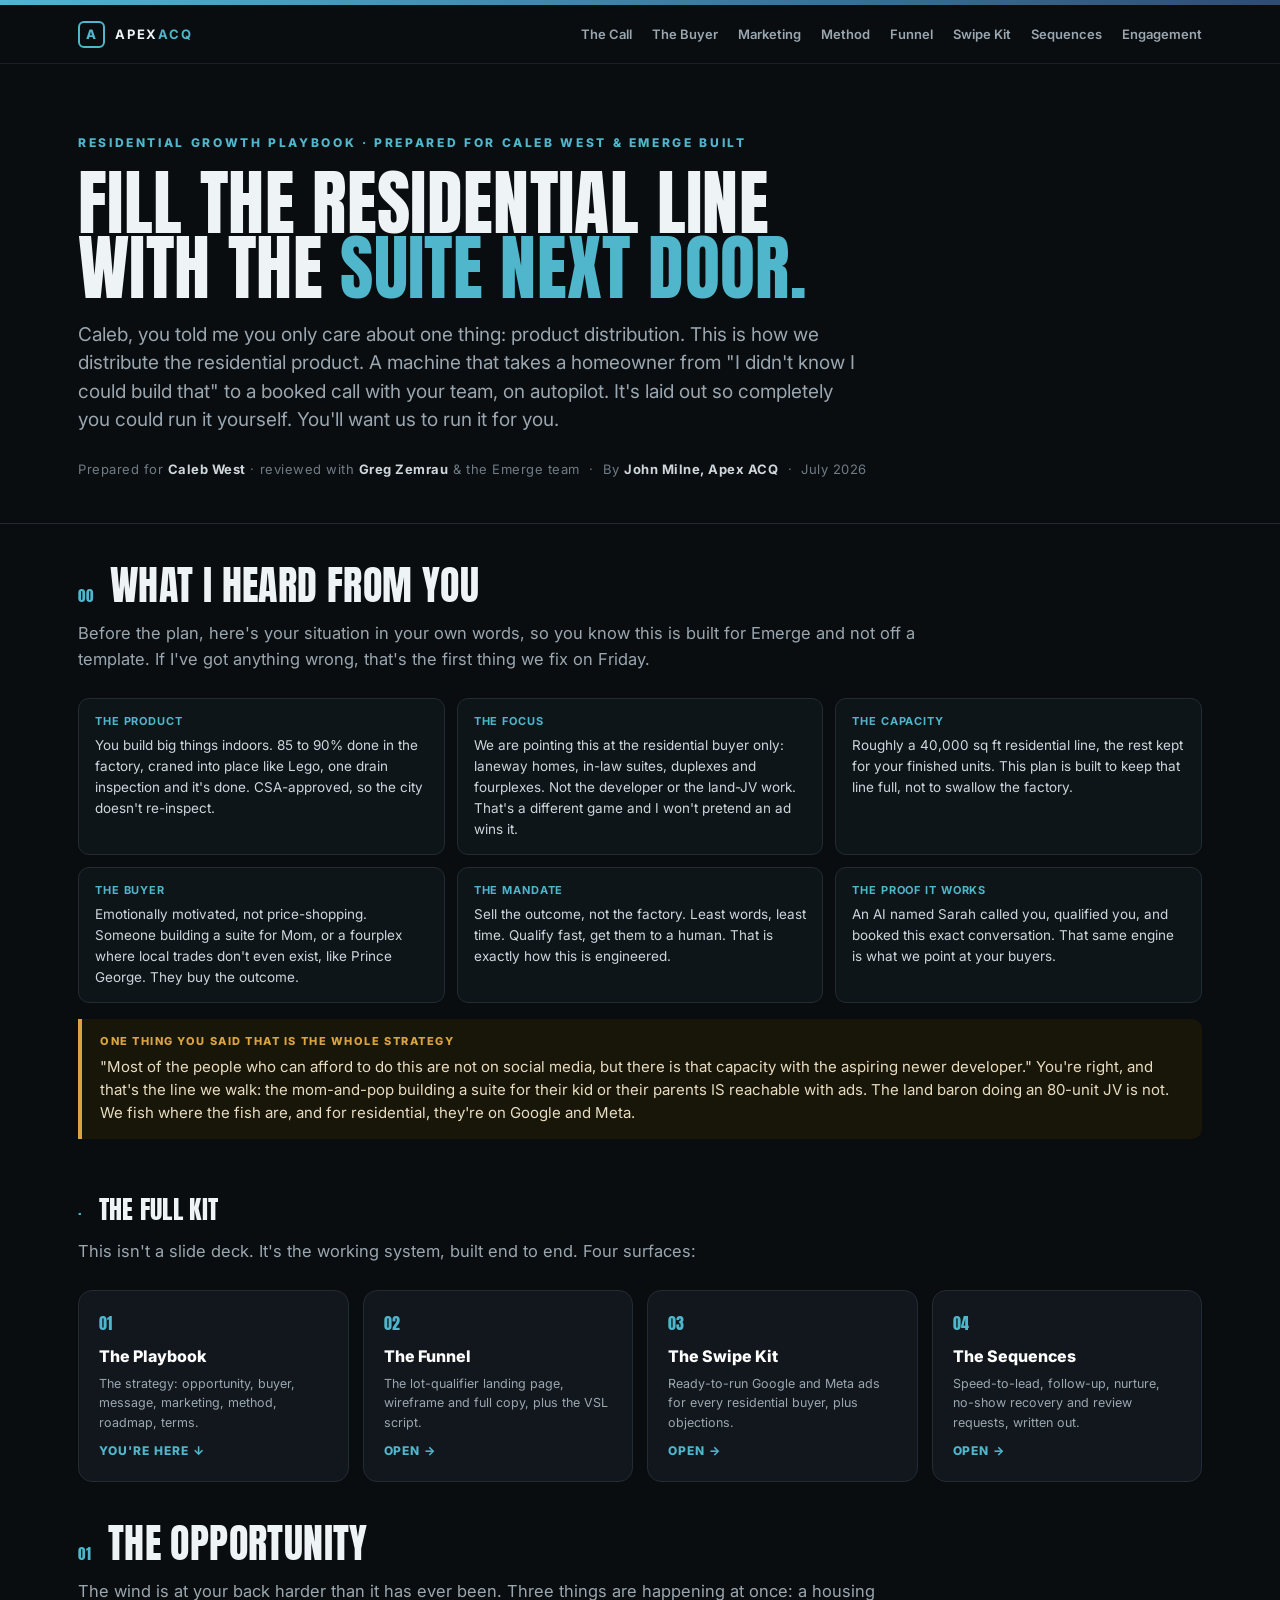
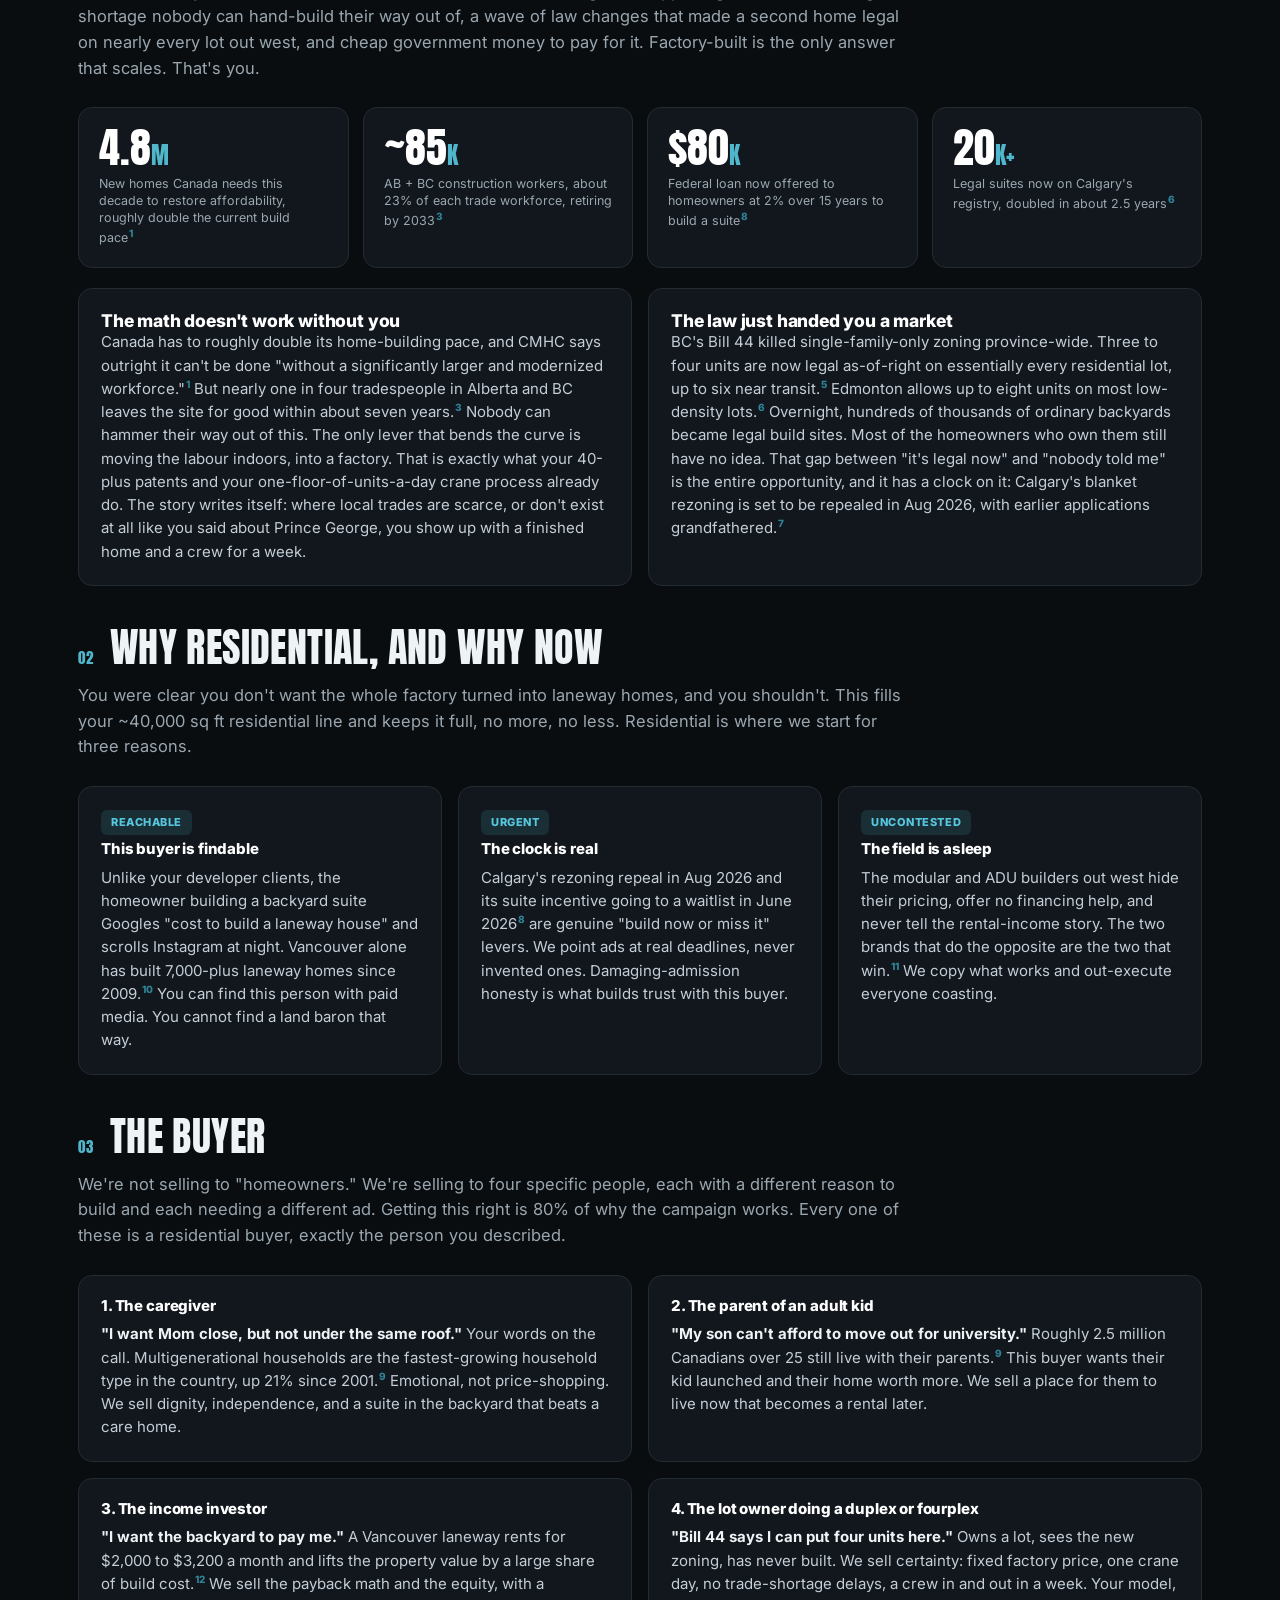
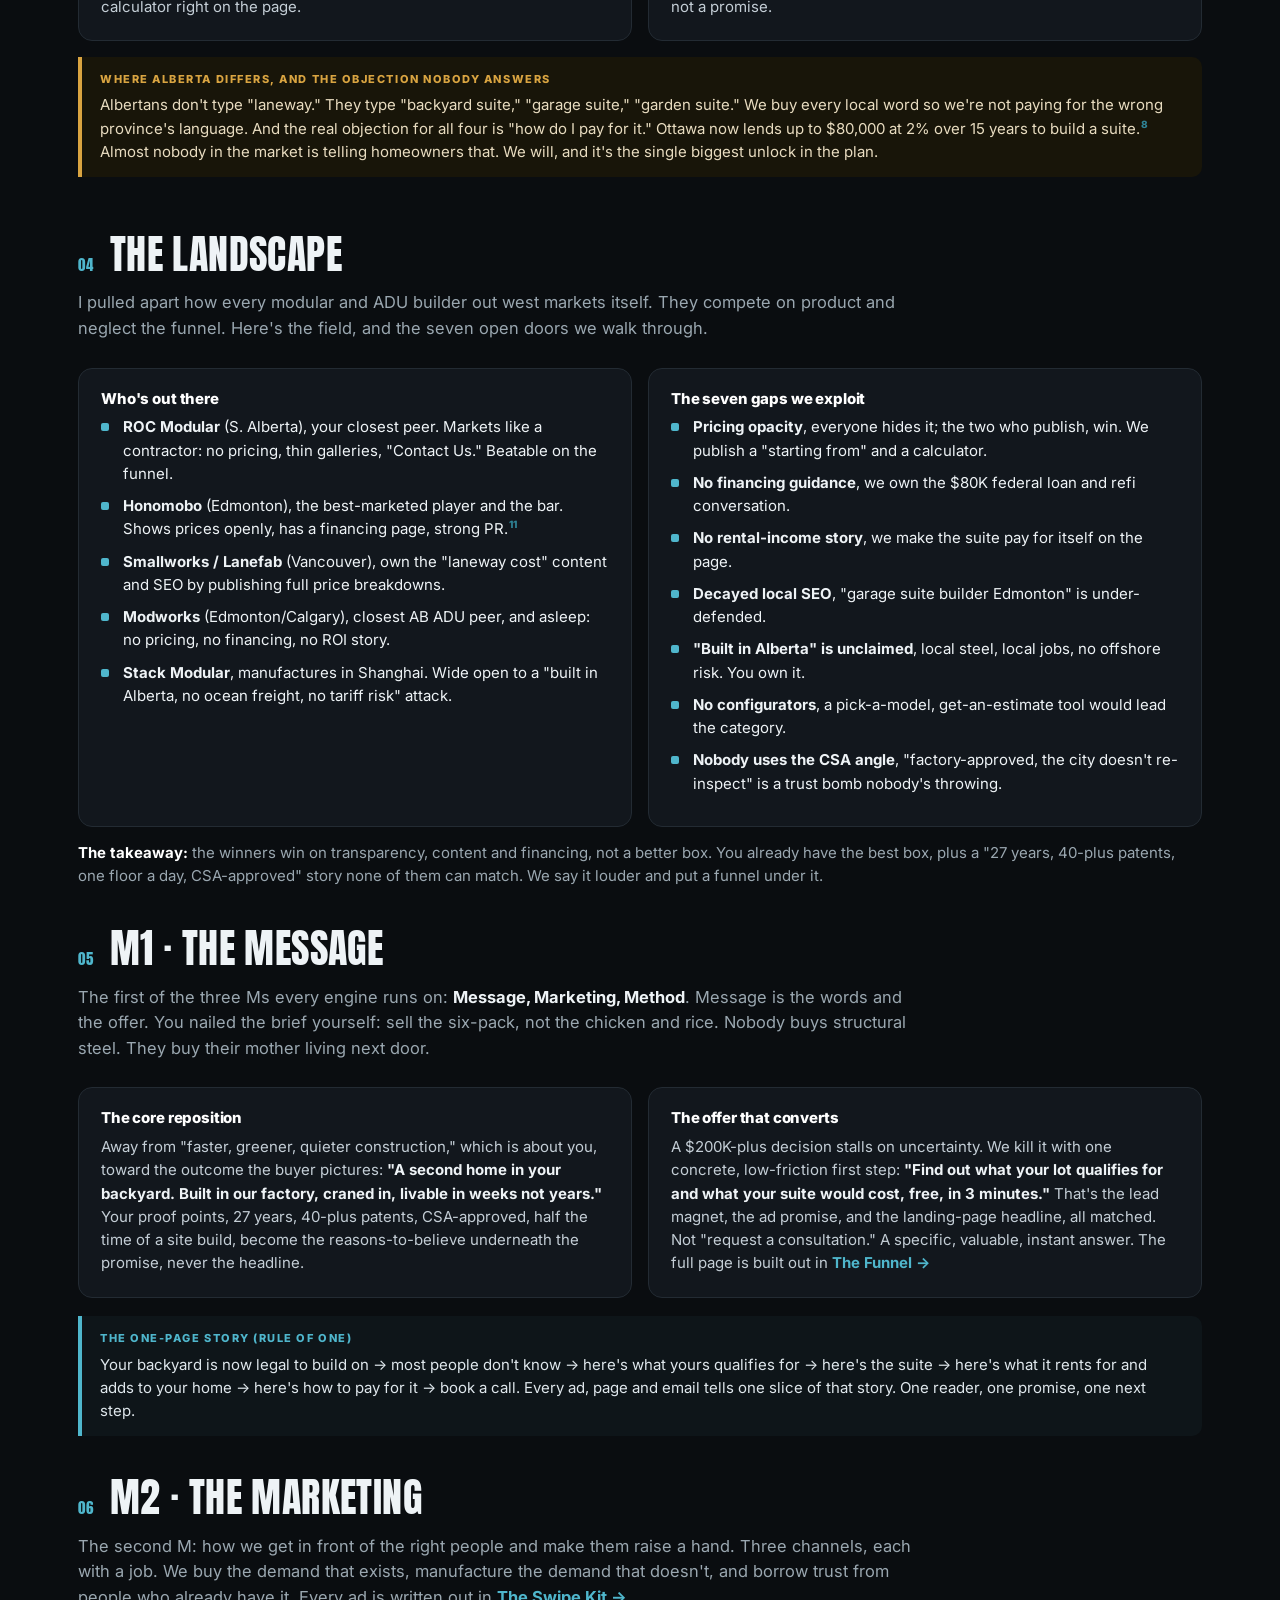
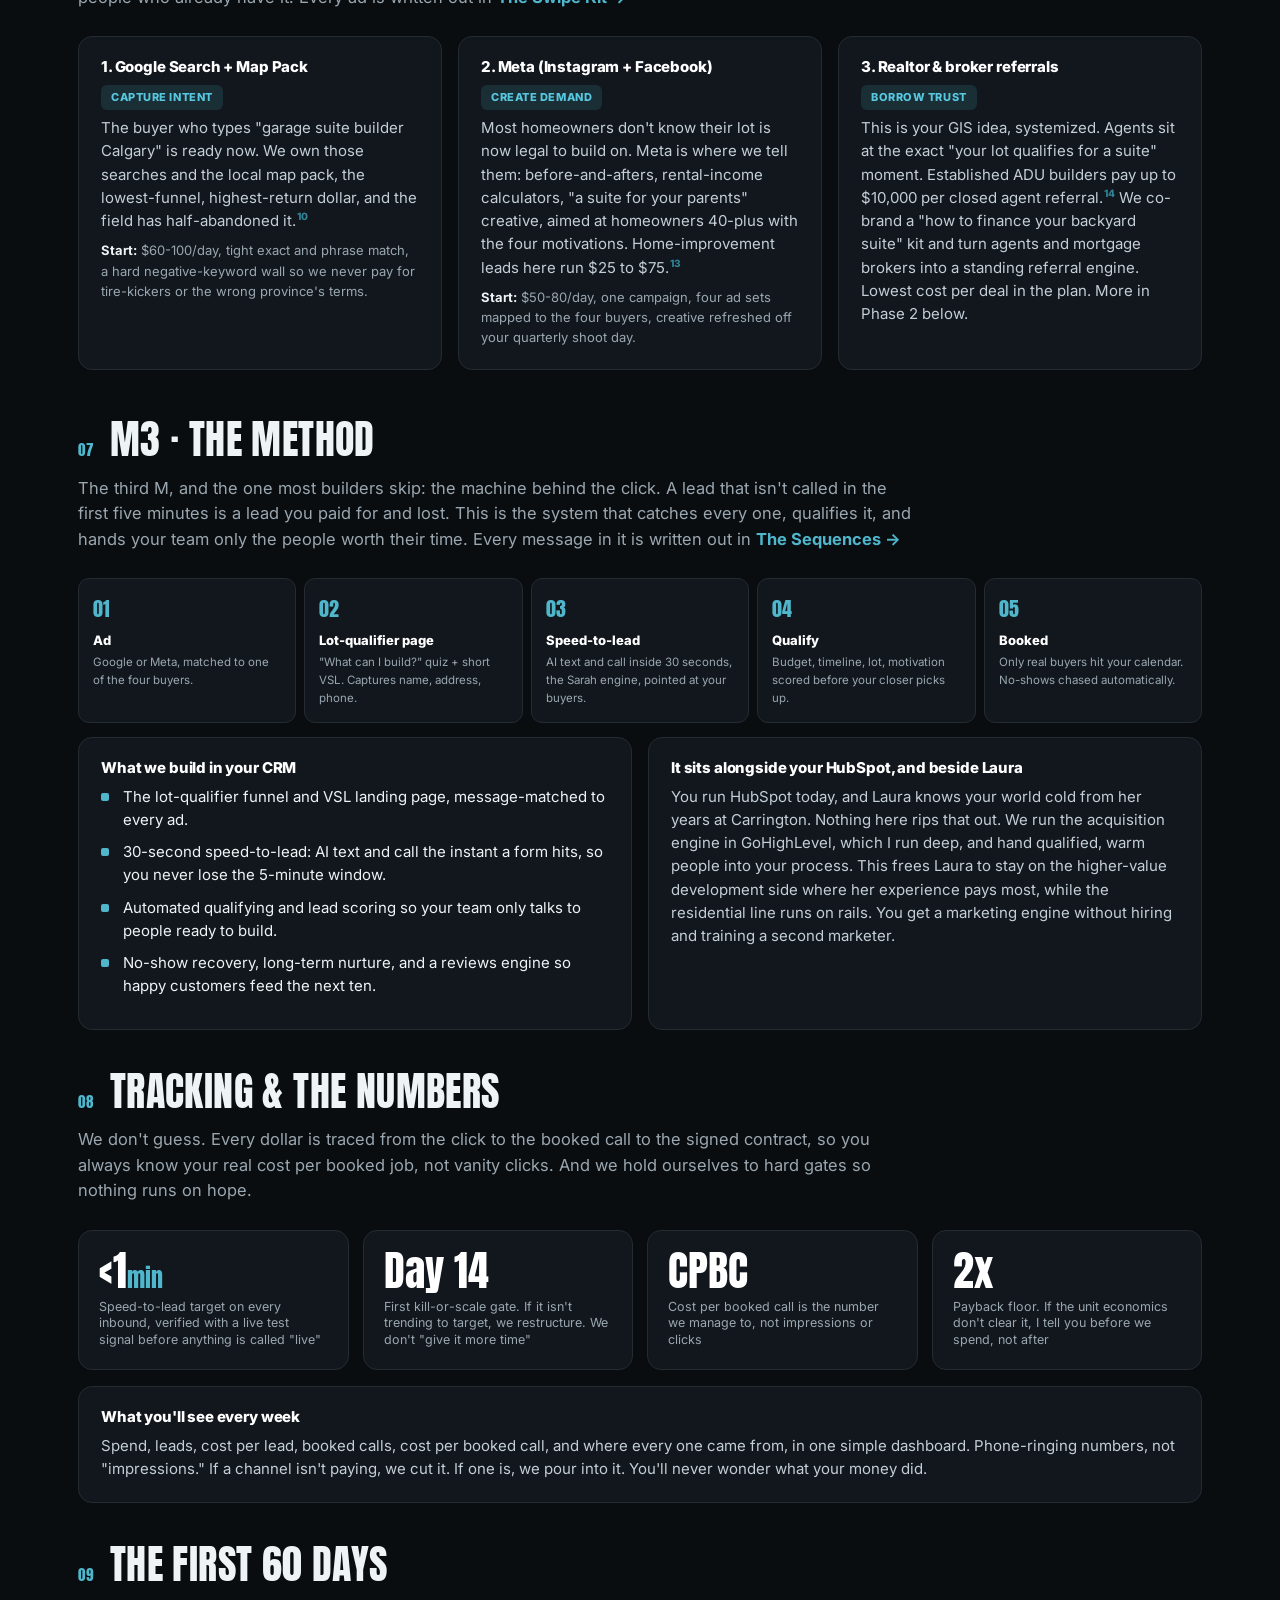
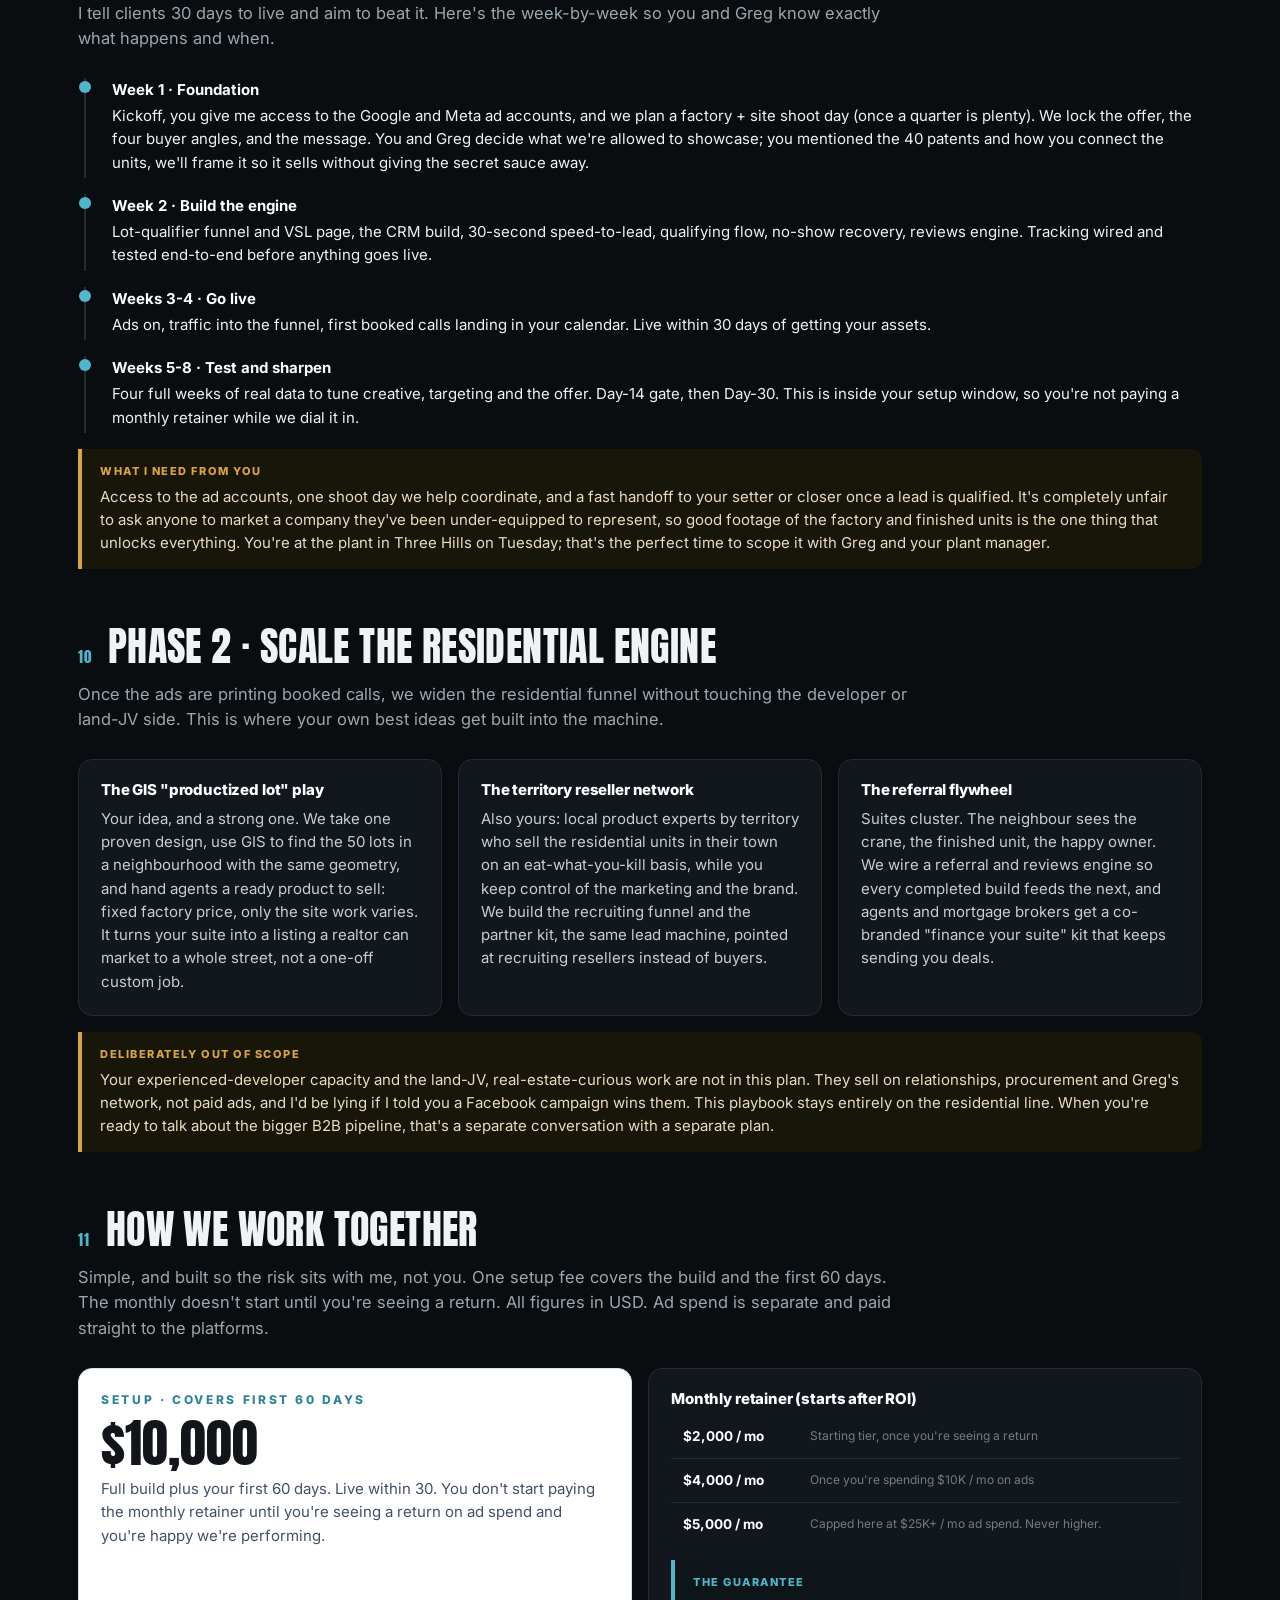
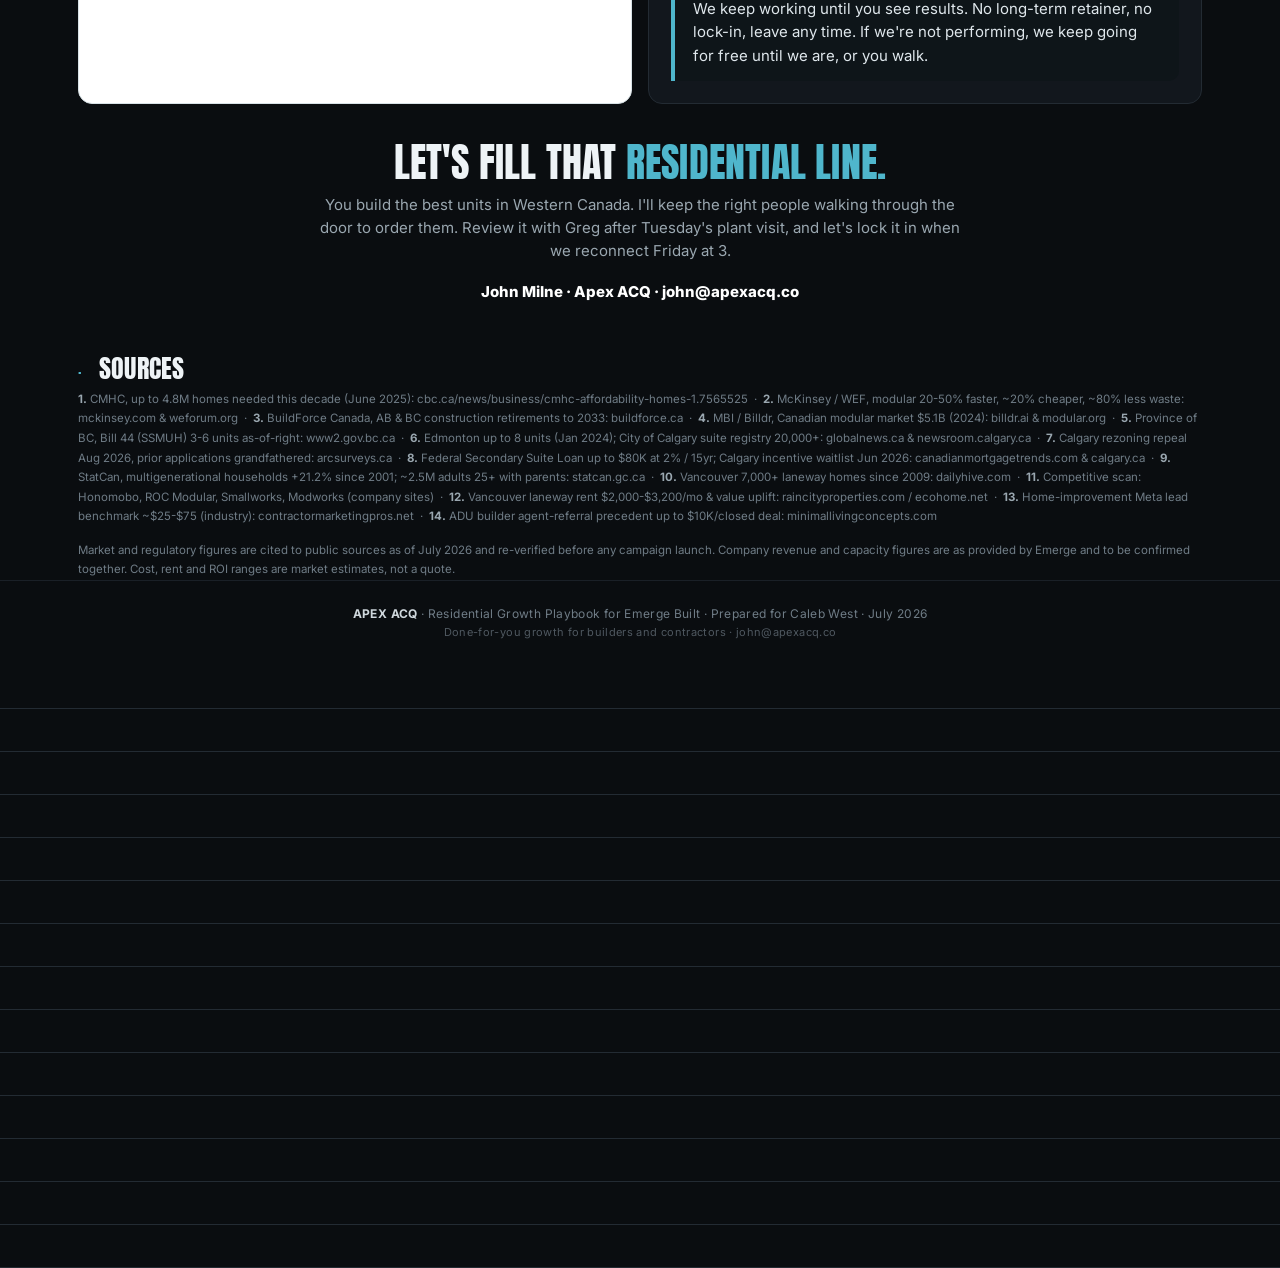
==== commit ee832474: "Expand to full Dan-Martell-style kit: 4 surfaces, residential-only, Caleb personalized, all call poi" ====
--- a/index.html
+++ b/index.html
@@ -5,54 +5,7 @@
 <meta name="viewport" content="width=device-width,initial-scale=1">
 <title>Emerge Built · Residential Growth Playbook · Apex ACQ</title>
 <link rel="stylesheet" href="apex-forest.css">
-<style>
-  /* ---- playbook-specific ---- */
-  .hero{padding:70px 0 46px;border-bottom:1px solid var(--line);}
-  .hero h1{font-family:'Anton','Arial Narrow',sans-serif;font-weight:400;text-transform:uppercase;line-height:.9;letter-spacing:.005em;font-size:74px;margin:18px 0 20px;}
-  .hero h1 .aq{color:var(--aqua);}
-  .hero .sub{font-size:19px;color:var(--dim);max-width:760px;line-height:1.5;}
-  .hero .who{margin-top:26px;font-size:13px;color:var(--dim2);letter-spacing:.04em;}
-  .hero .who b{color:#cfd7dc;}
-
-  .secnum{font-family:'Anton',sans-serif;font-size:15px;color:var(--aqua);letter-spacing:.06em;}
-  .sechead{display:flex;align-items:baseline;gap:16px;margin-bottom:6px;}
-  .sechead h2{font-family:'Anton','Arial Narrow',sans-serif;font-weight:400;text-transform:uppercase;letter-spacing:.01em;font-size:40px;line-height:.95;}
-  section{border-bottom:1px solid var(--line);}
-  .lede{font-size:16.5px;color:var(--dim);max-width:820px;line-height:1.55;margin:14px 0 26px;}
-  .lede b{color:#eef3f6;font-weight:700;}
-  p{color:#c4ced6;}
-  p b{color:#eef3f6;}
-  h3{color:#fff;}
-  h4{color:#fff;font-size:15px;margin-bottom:8px;}
-  .ref{font-size:10px;color:var(--aqua-d);vertical-align:super;font-weight:800;margin-left:1px;}
-  .statgrid{display:grid;grid-template-columns:repeat(4,1fr);gap:14px;margin:8px 0 8px;}
-  @media(max-width:820px){.statgrid{grid-template-columns:1fr 1fr;}.hero h1{font-size:44px;}.sechead h2{font-size:30px;}}
-  .bignum{background:var(--panel);border:1px solid var(--line);border-radius:14px;padding:20px;}
-  .bignum .v{font-family:'Anton',sans-serif;font-size:42px;line-height:.95;color:#fff;}
-  .bignum .v small{color:var(--aqua);font-size:24px;}
-  .bignum .l{font-size:12.5px;color:var(--dim);margin-top:8px;line-height:1.35;}
-  .tl{list-style:none;margin:14px 0;}
-  .tl li{position:relative;padding-left:26px;margin-bottom:16px;border-left:2px solid var(--line);padding-bottom:4px;margin-left:6px;}
-  .tl li::before{content:"";position:absolute;left:-7px;top:3px;width:12px;height:12px;border-radius:50%;background:var(--aqua);}
-  .tl li b{color:#fff;display:block;font-size:15px;margin-bottom:3px;}
-  .copybank{background:#0e1519;border:1px solid var(--line);border-radius:12px;padding:6px 20px;}
-  .copybank .h{font-size:14px;font-weight:800;color:var(--aqua);border-bottom:1px solid var(--line);padding:14px 0 10px;margin-bottom:10px;}
-  .copybank .line{padding:9px 0;border-bottom:1px solid #171d24;font-size:14.5px;color:#dfe7ec;}
-  .copybank .line:last-child{border-bottom:none;}
-  .copybank .line span{color:var(--dim2);font-size:12px;font-weight:700;text-transform:uppercase;letter-spacing:.06em;display:block;margin-bottom:2px;}
-  .srcs{font-size:11.5px;color:var(--dim2);line-height:1.7;}
-  .srcs b{color:var(--dim);}
-  .flow{display:grid;grid-template-columns:repeat(5,1fr);gap:8px;margin:14px 0;}
-  @media(max-width:820px){.flow{grid-template-columns:1fr 1fr;}}
-  .fstep{background:var(--panel);border:1px solid var(--line);border-radius:11px;padding:14px;}
-  .fstep .n{font-family:'Anton';color:var(--aqua);font-size:20px;}
-  .fstep .t{font-size:13px;font-weight:800;color:#fff;margin:6px 0 4px;}
-  .fstep .d{font-size:11.5px;color:var(--dim);}
-  .tag{display:inline-block;font-size:11px;font-weight:800;letter-spacing:.05em;text-transform:uppercase;padding:4px 10px;border-radius:6px;background:rgba(79,182,204,.14);color:var(--aqua-br);margin:0 4px 6px 0;}
-  .honest{border-left:4px solid var(--amber);background:#181509;padding:14px 18px;border-radius:0 10px 10px 0;margin:16px 0;}
-  .honest .h{font-size:11px;font-weight:800;letter-spacing:.14em;text-transform:uppercase;color:var(--amber);margin-bottom:5px;}
-  .honest p{color:#e8dcc0;margin:0;}
-</style>
+<link rel="stylesheet" href="emerge.css">
 </head>
 <body>
 
@@ -60,203 +13,204 @@
 <div class="topbar"><div class="wrap">
   <div class="brand"><div class="logo">A</div><b>APEX<span>ACQ</span></b></div>
   <div class="topnav">
-    <a href="#opp">Opportunity</a>
-    <a href="#buyer">Buyer</a>
-    <a href="#message">Message</a>
+    <a href="#heard">The Call</a>
+    <a href="#buyer">The Buyer</a>
     <a href="#marketing">Marketing</a>
     <a href="#method">Method</a>
-    <a href="#roadmap">Roadmap</a>
+    <a href="funnel.html">Funnel</a>
+    <a href="swipe-kit.html">Swipe Kit</a>
+    <a href="sequences.html">Sequences</a>
     <a href="#engage">Engagement</a>
   </div>
 </div></div>
 
 <!-- ===== HERO ===== -->
 <header class="hero"><div class="wrap">
-  <span class="kicker">Residential Growth Playbook · Prepared for Emerge Built</span>
-  <h1>Fill the factory line<br>with the <span class="aq">suite next door.</span></h1>
-  <p class="sub">You already build the best modular units in Western Canada. What you don't have yet is a machine that keeps the right buyers walking through the door to order them. This is that machine, start to finish. It's built so you could run it yourself. You'll want us to run it for you.</p>
+  <span class="kicker">Residential Growth Playbook · Prepared for Caleb West &amp; Emerge Built</span>
+  <h1>Fill the residential line<br>with the <span class="aq">suite next door.</span></h1>
+  <p class="sub">Caleb, you told me you only care about one thing: product distribution. This is how we distribute the residential product. A machine that takes a homeowner from "I didn't know I could build that" to a booked call with your team, on autopilot. It's laid out so completely you could run it yourself. You'll want us to run it for you.</p>
   <div class="who">
-    Prepared for <b>Greg Zemrau &amp; the Emerge team</b> · Three Hills, AB &amp; Richmond, BC &nbsp;·&nbsp; By <b>John Milne, Apex ACQ</b> &nbsp;·&nbsp; July 2026
+    Prepared for <b>Caleb West</b> · reviewed with <b>Greg Zemrau</b> &amp; the Emerge team &nbsp;·&nbsp; By <b>John Milne, Apex ACQ</b> &nbsp;·&nbsp; July 2026
   </div>
 </div></header>
+
+<!-- ===== 00 WHAT I HEARD ===== -->
+<section id="heard"><div class="wrap">
+  <div class="sechead"><span class="secnum">00</span><h2>What I heard from you</h2></div>
+  <p class="lede">Before the plan, here's your situation in your own words, so you know this is built for Emerge and not off a template. If I've got anything wrong, that's the first thing we fix on Friday.</p>
+  <div class="heardgrid">
+    <div class="h"><b>The product</b>You build big things indoors. 85 to 90% done in the factory, craned into place like Lego, one drain inspection and it's done. CSA-approved, so the city doesn't re-inspect.</div>
+    <div class="h"><b>The focus</b>We are pointing this at the residential buyer only: laneway homes, in-law suites, duplexes and fourplexes. Not the developer or the land-JV work. That's a different game and I won't pretend an ad wins it.</div>
+    <div class="h"><b>The capacity</b>Roughly a 40,000 sq ft residential line, the rest kept for your finished units. This plan is built to keep that line full, not to swallow the factory.</div>
+    <div class="h"><b>The buyer</b>Emotionally motivated, not price-shopping. Someone building a suite for Mom, or a fourplex where local trades don't even exist, like Prince George. They buy the outcome.</div>
+    <div class="h"><b>The mandate</b>Sell the outcome, not the factory. Least words, least time. Qualify fast, get them to a human. That is exactly how this is engineered.</div>
+    <div class="h"><b>The proof it works</b>An AI named Sarah called you, qualified you, and booked this exact conversation. That same engine is what we point at your buyers.</div>
+  </div>
+  <div class="honest">
+    <div class="h">One thing you said that is the whole strategy</div>
+    <p>"Most of the people who can afford to do this are not on social media, but there is that capacity with the aspiring newer developer." You're right, and that's the line we walk: the mom-and-pop building a suite for their kid or their parents IS reachable with ads. The land baron doing an 80-unit JV is not. We fish where the fish are, and for residential, they're on Google and Meta.</p>
+  </div>
+</div></div>
+
+<!-- ===== TILE NAV ===== -->
+<section id="kit"><div class="wrap">
+  <div class="sechead"><span class="secnum">·</span><h2 style="font-size:26px;">The full kit</h2></div>
+  <p class="lede">This isn't a slide deck. It's the working system, built end to end. Four surfaces:</p>
+  <div class="tiles">
+    <a class="tile" href="#opp"><div class="tn">01</div><div class="tt">The Playbook</div><div class="td">The strategy: opportunity, buyer, message, marketing, method, roadmap, terms.</div><div class="go">You're here ↓</div></a>
+    <a class="tile" href="funnel.html"><div class="tn">02</div><div class="tt">The Funnel</div><div class="td">The lot-qualifier landing page, wireframe and full copy, plus the VSL script.</div><div class="go">Open →</div></a>
+    <a class="tile" href="swipe-kit.html"><div class="tn">03</div><div class="tt">The Swipe Kit</div><div class="td">Ready-to-run Google and Meta ads for every residential buyer, plus objections.</div><div class="go">Open →</div></a>
+    <a class="tile" href="sequences.html"><div class="tn">04</div><div class="tt">The Sequences</div><div class="td">Speed-to-lead, follow-up, nurture, no-show recovery and review requests, written out.</div><div class="go">Open →</div></a>
+  </div>
+</div></div>
 
 <!-- ===== 01 OPPORTUNITY ===== -->
 <section id="opp"><div class="wrap">
   <div class="sechead"><span class="secnum">01</span><h2>The opportunity</h2></div>
-  <p class="lede">The wind is at your back harder than it has ever been. Three things are happening at the same time: a housing shortage nobody can build their way out of by hand, a wave of law changes that made a second home legal on nearly every lot out west, and cheap government money to pay for it. Factory-built is the only answer that scales. That's you.</p>
+  <p class="lede">The wind is at your back harder than it has ever been. Three things are happening at once: a housing shortage nobody can hand-build their way out of, a wave of law changes that made a second home legal on nearly every lot out west, and cheap government money to pay for it. Factory-built is the only answer that scales. That's you.</p>
 
   <div class="statgrid">
     <div class="bignum"><div class="v">4.8<small>M</small></div><div class="l">New homes Canada needs this decade to restore affordability, roughly double the current build pace<span class="ref">1</span></div></div>
     <div class="bignum"><div class="v">~85<small>K</small></div><div class="l">AB + BC construction workers, about 23% of each trade workforce, retiring by 2033<span class="ref">3</span></div></div>
-    <div class="bignum"><div class="v">20-50<small>%</small></div><div class="l">Faster to finish with modular vs site-built, at around 20% lower cost and 80% less on-site waste<span class="ref">2</span></div></div>
-    <div class="bignum"><div class="v">$5.1<small>B</small></div><div class="l">Canadian modular market in 2024, already 7.5% of all construction; multi-family is the fastest-growing slice<span class="ref">4</span></div></div>
+    <div class="bignum"><div class="v">$80<small>K</small></div><div class="l">Federal loan now offered to homeowners at 2% over 15 years to build a suite<span class="ref">8</span></div></div>
+    <div class="bignum"><div class="v">20<small>K+</small></div><div class="l">Legal suites now on Calgary's registry, doubled in about 2.5 years<span class="ref">6</span></div></div>
   </div>
 
   <div class="grid2" style="margin-top:20px;">
     <div class="card">
       <h3>The math doesn't work without you</h3>
-      <p>Canada has to roughly double its home-building pace, and CMHC says outright it can't be done "without a significantly larger and modernized workforce."<span class="ref">1</span> But nearly one in four tradespeople in Alberta and BC walks off the site permanently within about seven years.<span class="ref">3</span> You can't hammer your way out of this. The only lever that bends the curve is moving the labour indoors, into a factory, which is exactly what your 40-plus patents and your one-floor-of-units-a-day crane process already do.</p>
+      <p>Canada has to roughly double its home-building pace, and CMHC says outright it can't be done "without a significantly larger and modernized workforce."<span class="ref">1</span> But nearly one in four tradespeople in Alberta and BC leaves the site for good within about seven years.<span class="ref">3</span> Nobody can hammer their way out of this. The only lever that bends the curve is moving the labour indoors, into a factory. That is exactly what your 40-plus patents and your one-floor-of-units-a-day crane process already do. The story writes itself: where local trades are scarce, or don't exist at all like you said about Prince George, you show up with a finished home and a crew for a week.</p>
     </div>
     <div class="card">
       <h3>The law just handed you a market</h3>
-      <p>BC's Bill 44 killed single-family-only zoning province-wide. Three to four units are now legal as-of-right on essentially every residential lot, up to six near transit.<span class="ref">5</span> Edmonton allows up to eight units on most low-density lots.<span class="ref">6</span> Overnight, hundreds of thousands of ordinary backyards became legal build sites. Most of the homeowners who own them still have no idea. That gap between "it's legal now" and "nobody told me" is the whole opportunity.</p>
-    </div>
-  </div>
-
-  <div class="honest">
-    <div class="h">Straight talk</div>
-    <p>This isn't a case for advertising your whole business. Your developer and multi-family capacity sells through relationships, procurement and Greg's network, not a Facebook ad, and I won't pretend otherwise. The residential line is the piece that paid acquisition wins, and it's the fastest cash in the building. That's where this playbook points. The bigger B2B pipeline is Phase 2, and I've laid out how we feed it too.</p>
-  </div>
-</div></div>
-
-<!-- ===== 02 THE WEDGE ===== -->
+      <p>BC's Bill 44 killed single-family-only zoning province-wide. Three to four units are now legal as-of-right on essentially every residential lot, up to six near transit.<span class="ref">5</span> Edmonton allows up to eight units on most low-density lots.<span class="ref">6</span> Overnight, hundreds of thousands of ordinary backyards became legal build sites. Most of the homeowners who own them still have no idea. That gap between "it's legal now" and "nobody told me" is the entire opportunity, and it has a clock on it: Calgary's blanket rezoning is set to be repealed in Aug 2026, with earlier applications grandfathered.<span class="ref">7</span></p>
+    </div>
+  </div>
+</div></div>
+
+<!-- ===== 02 WEDGE ===== -->
 <section id="wedge"><div class="wrap">
-  <div class="sechead"><span class="secnum">02</span><h2>The wedge</h2></div>
-  <p class="lede">The residential modular line is where we start, for three reasons: the buyer is reachable with ads, the regulation change is a timer that creates urgency for us, and every competitor in the market is asleep on the exact things that convert.</p>
-
+  <div class="sechead"><span class="secnum">02</span><h2>Why residential, and why now</h2></div>
+  <p class="lede">You were clear you don't want the whole factory turned into laneway homes, and you shouldn't. This fills your ~40,000 sq ft residential line and keeps it full, no more, no less. Residential is where we start for three reasons.</p>
   <div class="grid3">
     <div class="card">
       <div class="tag">Reachable</div>
-      <h4>They're online and they're searching</h4>
-      <p>Vancouver alone has built 7,000-plus laneway homes since 2009.<span class="ref">10</span> The homeowner researching a backyard suite Googles "cost to build a laneway house" and scrolls Instagram at night. Unlike your developer buyers, this one can be found and sold with paid media.</p>
+      <h4>This buyer is findable</h4>
+      <p>Unlike your developer clients, the homeowner building a backyard suite Googles "cost to build a laneway house" and scrolls Instagram at night. Vancouver alone has built 7,000-plus laneway homes since 2009.<span class="ref">10</span> You can find this person with paid media. You cannot find a land baron that way.</p>
     </div>
     <div class="card">
       <div class="tag">Urgent</div>
-      <h4>The clock is real, not manufactured</h4>
-      <p>Calgary's blanket rezoning is set to be repealed on Aug 4, 2026, but applications filed before that date are grandfathered.<span class="ref">7</span> Calgary's suite incentive went to a waitlist in June 2026.<span class="ref">8</span> These are genuine "build now or miss it" levers we can point ads at without inventing anything.</p>
+      <h4>The clock is real</h4>
+      <p>Calgary's rezoning repeal in Aug 2026 and its suite incentive going to a waitlist in June 2026<span class="ref">8</span> are genuine "build now or miss it" levers. We point ads at real deadlines, never invented ones. Damaging-admission honesty is what builds trust with this buyer.</p>
     </div>
     <div class="card">
       <div class="tag">Uncontested</div>
-      <h4>The field left the door open</h4>
-      <p>The modular and ADU builders out west hide their pricing, offer no financing help, and never tell the rental-income story. The two brands that do the opposite are the two that are winning.<span class="ref">11</span> We copy what works and out-execute everyone who's coasting.</p>
-    </div>
-  </div>
-</div></div>
-
-<!-- ===== 03 THE BUYER ===== -->
+      <h4>The field is asleep</h4>
+      <p>The modular and ADU builders out west hide their pricing, offer no financing help, and never tell the rental-income story. The two brands that do the opposite are the two that win.<span class="ref">11</span> We copy what works and out-execute everyone coasting.</p>
+    </div>
+  </div>
+</div></div>
+
+<!-- ===== 03 BUYER ===== -->
 <section id="buyer"><div class="wrap">
   <div class="sechead"><span class="secnum">03</span><h2>The buyer</h2></div>
-  <p class="lede">We're not selling to "homeowners." We're selling to four specific people, each with a different reason to build, each needing a different ad. Getting this right is 80% of why the campaign works. Here's who they are and what actually moves them.</p>
-
+  <p class="lede">We're not selling to "homeowners." We're selling to four specific people, each with a different reason to build and each needing a different ad. Getting this right is 80% of why the campaign works. Every one of these is a residential buyer, exactly the person you described.</p>
   <div class="grid2">
     <div class="card">
       <h4>1. The caregiver</h4>
-      <p><b>"I want Mom close, but not under the same roof."</b> Multigenerational households are the fastest-growing household type in the country, up 21% since 2001.<span class="ref">9</span> This buyer is emotional, not price-shopping. Sell dignity, independence, and peace of mind. A suite in the backyard beats a care home.</p>
+      <p><b>"I want Mom close, but not under the same roof."</b> Your words on the call. Multigenerational households are the fastest-growing household type in the country, up 21% since 2001.<span class="ref">9</span> Emotional, not price-shopping. We sell dignity, independence, and a suite in the backyard that beats a care home.</p>
     </div>
     <div class="card">
       <h4>2. The parent of an adult kid</h4>
-      <p><b>"My son can't afford to move out."</b> Roughly 2.5 million Canadians over 25 still live with their parents.<span class="ref">9</span> This buyer wants their kid launched and their home worth more. Sell a place for them to live now that becomes a rental later.</p>
+      <p><b>"My son can't afford to move out for university."</b> Roughly 2.5 million Canadians over 25 still live with their parents.<span class="ref">9</span> This buyer wants their kid launched and their home worth more. We sell a place for them to live now that becomes a rental later.</p>
     </div>
     <div class="card">
       <h4>3. The income investor</h4>
-      <p><b>"I want the backyard to pay me."</b> A Vancouver laneway can rent for $2,000 to $3,200 a month, and a legal suite typically lifts the property value by a large share of what it cost to build.<span class="ref">12</span> Sell the payback math and the equity, hard numbers, calculator on the page.</p>
-    </div>
-    <div class="card">
-      <h4>4. The aspiring small developer</h4>
-      <p><b>"Bill 44 says I can put four units here."</b> Owns a lot, sees the new zoning, wants to build but has never done it. Sell certainty: fixed factory price, one crane day, no trade-shortage delays. This buyer can also become a reseller in their town, which feeds Phase 2.</p>
-    </div>
-  </div>
-
+      <p><b>"I want the backyard to pay me."</b> A Vancouver laneway rents for $2,000 to $3,200 a month and lifts the property value by a large share of build cost.<span class="ref">12</span> We sell the payback math and the equity, with a calculator right on the page.</p>
+    </div>
+    <div class="card">
+      <h4>4. The lot owner doing a duplex or fourplex</h4>
+      <p><b>"Bill 44 says I can put four units here."</b> Owns a lot, sees the new zoning, has never built. We sell certainty: fixed factory price, one crane day, no trade-shortage delays, a crew in and out in a week. Your model, not a promise.</p>
+    </div>
+  </div>
   <div class="honest">
-    <div class="h">Where Alberta differs</div>
-    <p>Albertans don't type "laneway." They type "backyard suite," "garage suite," "garden suite." We buy every local synonym so we're not paying for the wrong province's language. And the cheap-money angle is huge here: Ottawa now lends up to $80,000 at 2% over 15 years to build a suite.<span class="ref">8</span> For most of these four people, "how do I pay for it" is the real objection, and almost nobody in the market is answering it.</p>
+    <div class="h">Where Alberta differs, and the objection nobody answers</div>
+    <p>Albertans don't type "laneway." They type "backyard suite," "garage suite," "garden suite." We buy every local word so we're not paying for the wrong province's language. And the real objection for all four is "how do I pay for it." Ottawa now lends up to $80,000 at 2% over 15 years to build a suite.<span class="ref">8</span> Almost nobody in the market is telling homeowners that. We will, and it's the single biggest unlock in the plan.</p>
   </div>
 </div></div>
 
 <!-- ===== 04 LANDSCAPE ===== -->
 <section id="landscape"><div class="wrap">
   <div class="sechead"><span class="secnum">04</span><h2>The landscape</h2></div>
-  <p class="lede">I pulled apart how every modular and ADU builder out west markets themselves. The pattern is clear: they compete on product and neglect the funnel. Here's the field, and the seven open doors we walk through.</p>
-
+  <p class="lede">I pulled apart how every modular and ADU builder out west markets itself. They compete on product and neglect the funnel. Here's the field, and the seven open doors we walk through.</p>
   <div class="grid2">
     <div class="card">
       <h4>Who's out there</h4>
       <ul class="clean">
-        <li><b>ROC Modular</b> (S. Alberta) - your closest peer. Markets like a contractor: no pricing, thin galleries, "Contact Us." Beatable on the funnel.</li>
-        <li><b>Honomobo</b> (Edmonton) - the best-marketed player and the one to study. Shows prices openly, has a financing page, strong PR. This is the bar.<span class="ref">11</span></li>
-        <li><b>Smallworks / Lanefab</b> (Vancouver) - own the "laneway cost" content and SEO by publishing full price breakdowns.</li>
-        <li><b>Modworks</b> (Edmonton/Calgary) - closest AB ADU peer, and asleep: no pricing, no financing, no ROI story.</li>
-        <li><b>Stack Modular</b> - manufactures in Shanghai. Wide open to a "built in Alberta, no ocean freight, no tariff risk" attack.</li>
-        <li><b>NRB / ATCO</b> - the scale incumbent, but procurement-focused with no consumer funnel at all.</li>
+        <li><b>ROC Modular</b> (S. Alberta), your closest peer. Markets like a contractor: no pricing, thin galleries, "Contact Us." Beatable on the funnel.</li>
+        <li><b>Honomobo</b> (Edmonton), the best-marketed player and the bar. Shows prices openly, has a financing page, strong PR.<span class="ref">11</span></li>
+        <li><b>Smallworks / Lanefab</b> (Vancouver), own the "laneway cost" content and SEO by publishing full price breakdowns.</li>
+        <li><b>Modworks</b> (Edmonton/Calgary), closest AB ADU peer, and asleep: no pricing, no financing, no ROI story.</li>
+        <li><b>Stack Modular</b>, manufactures in Shanghai. Wide open to a "built in Alberta, no ocean freight, no tariff risk" attack.</li>
       </ul>
     </div>
     <div class="card">
       <h4>The seven gaps we exploit</h4>
       <ul class="clean">
-        <li><b>Pricing opacity</b> - everyone hides it; the two who publish, win. We publish a "starting from" and a calculator.</li>
-        <li><b>No financing guidance</b> - we own the $80K federal loan / HELOC / refi conversation.</li>
-        <li><b>No rental-income story</b> - we make the suite pay for itself on the page, with real payback math.</li>
-        <li><b>Decayed local SEO</b> - "garage suite builder Edmonton," "modular apartment Alberta" are under-defended.</li>
-        <li><b>"Built in Alberta" is unclaimed</b> - local steel, local jobs, no offshore risk. You own it.</li>
-        <li><b>No B2B lead magnets</b> - a developer "is your site modular-ready?" report captures pipeline nobody else asks for.</li>
-        <li><b>No configurators</b> - a pick-a-model, get-an-estimate tool would lead the category.</li>
+        <li><b>Pricing opacity</b>, everyone hides it; the two who publish, win. We publish a "starting from" and a calculator.</li>
+        <li><b>No financing guidance</b>, we own the $80K federal loan and refi conversation.</li>
+        <li><b>No rental-income story</b>, we make the suite pay for itself on the page.</li>
+        <li><b>Decayed local SEO</b>, "garage suite builder Edmonton" is under-defended.</li>
+        <li><b>"Built in Alberta" is unclaimed</b>, local steel, local jobs, no offshore risk. You own it.</li>
+        <li><b>No configurators</b>, a pick-a-model, get-an-estimate tool would lead the category.</li>
+        <li><b>Nobody uses the CSA angle</b>, "factory-approved, the city doesn't re-inspect" is a trust bomb nobody's throwing.</li>
       </ul>
     </div>
   </div>
-  <p style="margin-top:14px;color:var(--dim);"><b style="color:#fff;">The takeaway:</b> the winners in this market win on transparency, content and financing, not on a better box. You already have the best box, plus a genuine "27 years, 40-plus patents, one floor a day, CSA-approved so the city doesn't re-inspect" story that none of them can match. We just have to say it louder and put a funnel under it.</p>
+  <p style="margin-top:14px;color:var(--dim);"><b style="color:#fff;">The takeaway:</b> the winners win on transparency, content and financing, not a better box. You already have the best box, plus a "27 years, 40-plus patents, one floor a day, CSA-approved" story none of them can match. We say it louder and put a funnel under it.</p>
 </div></div>
 
 <!-- ===== 05 MESSAGE ===== -->
 <section id="message"><div class="wrap">
   <div class="sechead"><span class="secnum">05</span><h2>M1 · The message</h2></div>
-  <p class="lede">This is the first of the three Ms every engine runs on: <b>Message, Marketing, Method</b>. Message is the words and the offer. Get this wrong and no amount of ad spend saves you. You said it yourself on our call: sell the outcome, not the factory. Nobody buys structural steel. They buy their mother living next door.</p>
-
+  <p class="lede">The first of the three Ms every engine runs on: <b>Message, Marketing, Method</b>. Message is the words and the offer. You nailed the brief yourself: sell the six-pack, not the chicken and rice. Nobody buys structural steel. They buy their mother living next door.</p>
   <div class="grid2">
     <div class="card">
       <h4>The core reposition</h4>
-      <p>Away from "faster, greener, quieter construction" (true, but it's about you) and toward the outcome the buyer pictures: <b>"A second home in your backyard. Built in our factory, craned in, livable in weeks not years."</b> We keep your proof points (27 years, 40-plus patents, CSA-approved, half the time of traditional build) as the reasons-to-believe underneath the promise, never as the headline.</p>
+      <p>Away from "faster, greener, quieter construction," which is about you, toward the outcome the buyer pictures: <b>"A second home in your backyard. Built in our factory, craned in, livable in weeks not years."</b> Your proof points, 27 years, 40-plus patents, CSA-approved, half the time of a site build, become the reasons-to-believe underneath the promise, never the headline.</p>
     </div>
     <div class="card">
       <h4>The offer that converts</h4>
-      <p>A high-consideration $200K-plus decision stalls on uncertainty. We kill it with a concrete, low-friction first step: <b>"Find out what your lot qualifies for and what your suite would cost, free, in 3 minutes."</b> That's the lead magnet, the ad promise, and the landing-page headline, all matched. No "request a consultation." A specific, valuable, instant answer.</p>
-    </div>
-  </div>
-
+      <p>A $200K-plus decision stalls on uncertainty. We kill it with one concrete, low-friction first step: <b>"Find out what your lot qualifies for and what your suite would cost, free, in 3 minutes."</b> That's the lead magnet, the ad promise, and the landing-page headline, all matched. Not "request a consultation." A specific, valuable, instant answer. The full page is built out in <a href="funnel.html" style="color:var(--aqua);font-weight:700;">The Funnel →</a></p>
+    </div>
+  </div>
   <div class="callout" style="margin-top:18px;">
-    <div class="ck">The one-page story</div>
-    <p style="margin:6px 0 0;color:#dfe7ec;">Your backyard is now legal to build on → most people don't know → here's what yours qualifies for → here's the suite → here's what it rents for and what it adds to your home → here's how to pay for it → book a call. Every ad, every page, every email tells one slice of that story. That's the Rule of One in action: one reader, one promise, one next step.</p>
+    <div class="ck">The one-page story (Rule of One)</div>
+    <p style="margin:6px 0 0;color:#dfe7ec;">Your backyard is now legal to build on → most people don't know → here's what yours qualifies for → here's the suite → here's what it rents for and adds to your home → here's how to pay for it → book a call. Every ad, page and email tells one slice of that story. One reader, one promise, one next step.</p>
   </div>
 </div></div>
 
 <!-- ===== 06 MARKETING ===== -->
 <section id="marketing"><div class="wrap">
   <div class="sechead"><span class="secnum">06</span><h2>M2 · The marketing</h2></div>
-  <p class="lede">The second M: how we get in front of the right people and make them raise a hand. Three channels, each with a job. We buy the demand that already exists, manufacture the demand that doesn't, and borrow trust from people who already have it.</p>
-
+  <p class="lede">The second M: how we get in front of the right people and make them raise a hand. Three channels, each with a job. We buy the demand that exists, manufacture the demand that doesn't, and borrow trust from people who already have it. Every ad is written out in <a href="swipe-kit.html" style="color:var(--aqua);font-weight:700;">The Swipe Kit →</a></p>
   <div class="grid3" style="margin-bottom:8px;">
     <div class="card">
       <h4>1. Google Search + Map Pack</h4>
       <div class="tag">Capture intent</div>
-      <p>The buyer who types "garage suite builder Calgary" is ready now. We own those searches and the local map pack. This is the lowest-funnel, highest-return dollar, and the field has half-abandoned it.<span class="ref">10</span></p>
-      <p style="font-size:13px;color:var(--dim);margin-top:8px;"><b>Budget to start:</b> $60-100/day, tight exact and phrase match, hard negative-keyword wall so we never pay for tire-kickers or the wrong province's terms.</p>
+      <p>The buyer who types "garage suite builder Calgary" is ready now. We own those searches and the local map pack, the lowest-funnel, highest-return dollar, and the field has half-abandoned it.<span class="ref">10</span></p>
+      <p style="font-size:13px;color:var(--dim);margin-top:8px;"><b>Start:</b> $60-100/day, tight exact and phrase match, a hard negative-keyword wall so we never pay for tire-kickers or the wrong province's terms.</p>
     </div>
     <div class="card">
       <h4>2. Meta (Instagram + Facebook)</h4>
       <div class="tag">Create demand</div>
-      <p>Most homeowners don't know their lot is now legal to build on. Meta is where we tell them. Visual before-and-afters, rental-income calculators, "a suite for your parents" creative, targeted at homeowners 40-plus with the four motivations. Home-improvement leads here typically run $25-$75.<span class="ref">13</span></p>
-      <p style="font-size:13px;color:var(--dim);margin-top:8px;"><b>Budget to start:</b> $50-80/day, one campaign, four ad sets mapped to the four buyers, creative refreshed off a quarterly factory + site shoot day.</p>
+      <p>Most homeowners don't know their lot is now legal to build on. Meta is where we tell them: before-and-afters, rental-income calculators, "a suite for your parents" creative, aimed at homeowners 40-plus with the four motivations. Home-improvement leads here run $25 to $75.<span class="ref">13</span></p>
+      <p style="font-size:13px;color:var(--dim);margin-top:8px;"><b>Start:</b> $50-80/day, one campaign, four ad sets mapped to the four buyers, creative refreshed off your quarterly shoot day.</p>
     </div>
     <div class="card">
       <h4>3. Realtor &amp; broker referrals</h4>
       <div class="tag">Borrow trust</div>
-      <p>Agents stand at the exact "your lot qualifies for a suite" moment. Established ADU builders pay up to $10,000 per closed agent referral.<span class="ref">14</span> We co-brand a "how to finance your backyard suite" kit and turn agents and mortgage brokers into a standing referral engine. Lowest cost per deal in the whole plan.</p>
-    </div>
-  </div>
-
-  <h3 style="margin:26px 0 10px;">The copy bank (starting angles)</h3>
-  <p style="color:var(--dim);max-width:800px;margin-bottom:14px;">These are the hooks we open with, one per buyer. Every line gets tested and every winner gets scaled. Final copy is voice-checked before a dollar goes behind it.</p>
-  <div class="grid2">
-    <div class="copybank">
-      <div class="h">For the caregiver &amp; the parent</div>
-      <div class="line"><span>Hook</span>Mom close by. Just not under the same roof.</div>
-      <div class="line"><span>Hook</span>Your kid can't afford to move out. Give them somewhere to live and add value to your home.</div>
-      <div class="line"><span>Hook</span>A second home in your backyard, built in our factory and craned in. Weeks, not years.</div>
-    </div>
-    <div class="copybank">
-      <div class="h">For the investor &amp; the small developer</div>
-      <div class="line"><span>Hook</span>Turn your backyard into a $2,000-a-month suite that pays for itself.</div>
-      <div class="line"><span>Hook</span>The government will lend you $80,000 at 2% to build a suite. Here's how.</div>
-      <div class="line"><span>Hook</span>Your lot is now legal for up to 4 homes. Most owners have no idea yet.</div>
+      <p>This is your GIS idea, systemized. Agents sit at the exact "your lot qualifies for a suite" moment. Established ADU builders pay up to $10,000 per closed agent referral.<span class="ref">14</span> We co-brand a "how to finance your backyard suite" kit and turn agents and mortgage brokers into a standing referral engine. Lowest cost per deal in the plan. More in Phase 2 below.</p>
     </div>
   </div>
 </div></div>
@@ -264,16 +218,14 @@
 <!-- ===== 07 METHOD ===== -->
 <section id="method"><div class="wrap">
   <div class="sechead"><span class="secnum">07</span><h2>M3 · The method</h2></div>
-  <p class="lede">The third M, and the one most builders skip: the machine behind the click. A lead that isn't called in the first five minutes is a lead you paid for and lost. This is the system that catches every one, qualifies it, and hands your sales team only the people worth their time.</p>
-
+  <p class="lede">The third M, and the one most builders skip: the machine behind the click. A lead that isn't called in the first five minutes is a lead you paid for and lost. This is the system that catches every one, qualifies it, and hands your team only the people worth their time. Every message in it is written out in <a href="sequences.html" style="color:var(--aqua);font-weight:700;">The Sequences →</a></p>
   <div class="flow">
     <div class="fstep"><div class="n">01</div><div class="t">Ad</div><div class="d">Google or Meta, matched to one of the four buyers.</div></div>
     <div class="fstep"><div class="n">02</div><div class="t">Lot-qualifier page</div><div class="d">"What can I build?" quiz + short VSL. Captures name, address, phone.</div></div>
-    <div class="fstep"><div class="n">03</div><div class="t">Speed-to-lead</div><div class="d">AI call inside 30 seconds to book them, exactly how Sarah booked our call.</div></div>
-    <div class="fstep"><div class="n">04</div><div class="t">Qualify</div><div class="d">Budget, timeline, lot, motivation scored before your closer ever picks up.</div></div>
-    <div class="fstep"><div class="n">05</div><div class="t">Booked</div><div class="d">Only real buyers land in your calendar. No-shows chased automatically.</div></div>
-  </div>
-
+    <div class="fstep"><div class="n">03</div><div class="t">Speed-to-lead</div><div class="d">AI text and call inside 30 seconds, the Sarah engine, pointed at your buyers.</div></div>
+    <div class="fstep"><div class="n">04</div><div class="t">Qualify</div><div class="d">Budget, timeline, lot, motivation scored before your closer picks up.</div></div>
+    <div class="fstep"><div class="n">05</div><div class="t">Booked</div><div class="d">Only real buyers hit your calendar. No-shows chased automatically.</div></div>
+  </div>
   <div class="grid2" style="margin-top:8px;">
     <div class="card">
       <h4>What we build in your CRM</h4>
@@ -283,12 +235,10 @@
         <li>Automated qualifying and lead scoring so your team only talks to people ready to build.</li>
         <li>No-show recovery, long-term nurture, and a reviews engine so happy customers feed the next ten.</li>
       </ul>
-      <p style="font-size:13px;color:var(--dim);margin-top:6px;">Built in GoHighLevel, which I run deep. It can sit alongside your HubSpot so your sales team keeps their process and just gets handed warmer people.</p>
-    </div>
-    <div class="card">
-      <h4>Why speed-to-lead is the whole game</h4>
-      <p>Most builders let a web lead sit in an inbox for hours. By then the homeowner has filled in three other forms. The buyer who gets a call back first, wins the job, not the best builder, the fastest one. We automate that first touch to under a minute, every time, day or night. This single piece routinely doubles the number of booked calls off the same ad spend.</p>
-      <p style="color:var(--dim);font-size:13px;">You already proved it works: an AI called and booked you into our conversation. That's the same engine, pointed at your buyers.</p>
+    </div>
+    <div class="card">
+      <h4>It sits alongside your HubSpot, and beside Laura</h4>
+      <p>You run HubSpot today, and Laura knows your world cold from her years at Carrington. Nothing here rips that out. We run the acquisition engine in GoHighLevel, which I run deep, and hand qualified, warm people into your process. This frees Laura to stay on the higher-value development side where her experience pays most, while the residential line runs on rails. You get a marketing engine without hiring and training a second marketer.</p>
     </div>
   </div>
 </div></div>
@@ -297,56 +247,55 @@
 <section id="tracking"><div class="wrap">
   <div class="sechead"><span class="secnum">08</span><h2>Tracking &amp; the numbers</h2></div>
   <p class="lede">We don't guess. Every dollar is traced from the click to the booked call to the signed contract, so you always know your real cost per booked job, not vanity clicks. And we hold ourselves to hard gates so nothing runs on hope.</p>
-
   <div class="statgrid">
-    <div class="bignum"><div class="v">&lt;1<small>min</small></div><div class="l">Speed-to-lead target on every inbound, verified with a live test signal before we call anything "live"</div></div>
+    <div class="bignum"><div class="v">&lt;1<small>min</small></div><div class="l">Speed-to-lead target on every inbound, verified with a live test signal before anything is called "live"</div></div>
     <div class="bignum"><div class="v">Day 14</div><div class="l">First kill-or-scale gate. If it isn't trending to target, we restructure. We don't "give it more time"</div></div>
     <div class="bignum"><div class="v">CPBC</div><div class="l">Cost per booked call is the number we manage to, not impressions or clicks</div></div>
     <div class="bignum"><div class="v">2x</div><div class="l">Payback floor. If the unit economics don't clear it, I tell you before we spend, not after</div></div>
   </div>
-
   <div class="card" style="margin-top:16px;">
     <h4>What you'll see every week</h4>
-    <p>Spend, leads, cost per lead, booked calls, cost per booked call, and where every one came from, in one simple dashboard. No jargon. Phone-ringing numbers, not "impressions." If a channel isn't paying, we cut it. If one is, we pour into it. You'll never wonder what your money did.</p>
+    <p>Spend, leads, cost per lead, booked calls, cost per booked call, and where every one came from, in one simple dashboard. Phone-ringing numbers, not "impressions." If a channel isn't paying, we cut it. If one is, we pour into it. You'll never wonder what your money did.</p>
   </div>
 </div></div>
 
 <!-- ===== 09 ROADMAP ===== -->
 <section id="roadmap"><div class="wrap">
   <div class="sechead"><span class="secnum">09</span><h2>The first 60 days</h2></div>
-  <p class="lede">I tell clients 30 days to live and aim to beat it. Here's the week-by-week so you and Greg know exactly what happens and when. One avenue at a time, roughly 30 days per avenue, residential first.</p>
-
+  <p class="lede">I tell clients 30 days to live and aim to beat it. Here's the week-by-week so you and Greg know exactly what happens and when.</p>
   <ul class="tl">
-    <li><b>Week 1 · Foundation</b> Kickoff, access to the ad account, and the plan for a factory + site shoot day. We lock the offer, the four buyer angles, and the message. You and Greg decide what we're allowed to showcase.</li>
+    <li><b>Week 1 · Foundation</b> Kickoff, you give me access to the Google and Meta ad accounts, and we plan a factory + site shoot day (once a quarter is plenty). We lock the offer, the four buyer angles, and the message. You and Greg decide what we're allowed to showcase; you mentioned the 40 patents and how you connect the units, we'll frame it so it sells without giving the secret sauce away.</li>
     <li><b>Week 2 · Build the engine</b> Lot-qualifier funnel and VSL page, the CRM build, 30-second speed-to-lead, qualifying flow, no-show recovery, reviews engine. Tracking wired and tested end-to-end before anything goes live.</li>
     <li><b>Weeks 3-4 · Go live</b> Ads on, traffic into the funnel, first booked calls landing in your calendar. Live within 30 days of getting your assets.</li>
     <li><b>Weeks 5-8 · Test and sharpen</b> Four full weeks of real data to tune creative, targeting and the offer. Day-14 gate, then Day-30. This is inside your setup window, so you're not paying a monthly retainer while we dial it in.</li>
   </ul>
-
   <div class="honest">
     <div class="h">What I need from you</div>
-    <p>Access to the ad account, one shoot day we help coordinate (once a quarter is plenty), and a fast handoff to your setter or closer once a lead is qualified. It's completely unfair to ask anyone to market a company they've been under-equipped to represent, so getting me good footage of the factory and finished units is the one thing that unlocks everything.</p>
+    <p>Access to the ad accounts, one shoot day we help coordinate, and a fast handoff to your setter or closer once a lead is qualified. It's completely unfair to ask anyone to market a company they've been under-equipped to represent, so good footage of the factory and finished units is the one thing that unlocks everything. You're at the plant in Three Hills on Tuesday; that's the perfect time to scope it with Greg and your plant manager.</p>
   </div>
 </div></div>
 
 <!-- ===== 10 EXPANSION ===== -->
 <section id="expansion"><div class="wrap">
-  <div class="sechead"><span class="secnum">10</span><h2>Phase 2 &amp; 3 · The expansion</h2></div>
-  <p class="lede">Once residential is printing booked calls, we open the bigger avenues. Same machine, different fuel. These aren't paid-ad plays, and I won't run them like one. They're built on content, positioning and partnerships.</p>
-
+  <div class="sechead"><span class="secnum">10</span><h2>Phase 2 · Scale the residential engine</h2></div>
+  <p class="lede">Once the ads are printing booked calls, we widen the residential funnel without touching the developer or land-JV side. This is where your own best ideas get built into the machine.</p>
   <div class="grid3">
     <div class="card">
-      <h4>Phase 2 · Developer capacity</h4>
-      <p>Bill 44 turned every BC lot over 280m² into a potential four-unit modular order.<span class="ref">5</span> We build a "is your site modular-ready?" feasibility magnet, run LinkedIn and direct outreach to developers and GCs, and get you in front of the CHBA chapters and trade press. This fills the big factory slots.</p>
-    </div>
-    <div class="card">
-      <h4>Phase 3 · Reseller network</h4>
-      <p>Your idea, and a good one: local product experts by territory who sell your residential units in their town on an eat-what-you-kill basis, while you control the marketing and the brand. We build the recruiting funnel and the partner kit that makes it run.</p>
-    </div>
-    <div class="card">
-      <h4>The moat we build along the way</h4>
-      <p>Published pricing, a rental-ROI calculator, the "built in Alberta" story, and ownership of the local search and the Bill-44 narrative. By the time competitors wake up, you own the words the whole market searches.</p>
-    </div>
+      <h4>The GIS "productized lot" play</h4>
+      <p>Your idea, and a strong one. We take one proven design, use GIS to find the 50 lots in a neighbourhood with the same geometry, and hand agents a ready product to sell: fixed factory price, only the site work varies. It turns your suite into a listing a realtor can market to a whole street, not a one-off custom job.</p>
+    </div>
+    <div class="card">
+      <h4>The territory reseller network</h4>
+      <p>Also yours: local product experts by territory who sell the residential units in their town on an eat-what-you-kill basis, while you keep control of the marketing and the brand. We build the recruiting funnel and the partner kit, the same lead machine, pointed at recruiting resellers instead of buyers.</p>
+    </div>
+    <div class="card">
+      <h4>The referral flywheel</h4>
+      <p>Suites cluster. The neighbour sees the crane, the finished unit, the happy owner. We wire a referral and reviews engine so every completed build feeds the next, and agents and mortgage brokers get a co-branded "finance your suite" kit that keeps sending you deals.</p>
+    </div>
+  </div>
+  <div class="honest">
+    <div class="h">Deliberately out of scope</div>
+    <p>Your experienced-developer capacity and the land-JV, real-estate-curious work are not in this plan. They sell on relationships, procurement and Greg's network, not paid ads, and I'd be lying if I told you a Facebook campaign wins them. This playbook stays entirely on the residential line. When you're ready to talk about the bigger B2B pipeline, that's a separate conversation with a separate plan.</p>
   </div>
 </div></div>
 
@@ -354,7 +303,6 @@
 <section id="engage"><div class="wrap">
   <div class="sechead"><span class="secnum">11</span><h2>How we work together</h2></div>
   <p class="lede">Simple, and built so the risk sits with me, not you. One setup fee covers the build and the first 60 days. The monthly doesn't start until you're seeing a return. All figures in USD. Ad spend is separate and paid straight to the platforms.</p>
-
   <div class="grid2">
     <div class="card-l">
       <div class="kicker" style="color:var(--aqua-d);">Setup · covers first 60 days</div>
@@ -371,10 +319,9 @@
       <div class="callout" style="margin-top:14px;"><div class="ck">The guarantee</div><p style="margin:6px 0 0;color:#dfe7ec;">We keep working until you see results. No long-term retainer, no lock-in, leave any time. If we're not performing, we keep going for free until we are, or you walk.</p></div>
     </div>
   </div>
-
   <div style="text-align:center;margin:40px 0 10px;">
     <div class="display" style="font-size:40px;">Let's fill that <span class="aq">residential line.</span></div>
-    <p style="color:var(--dim);max-width:620px;margin:12px auto 0;">You build the best units in Western Canada. I'll keep the right people walking through the door to order them. Review it with Greg, sort the shoot day, and we go live inside 30 days.</p>
+    <p style="color:var(--dim);max-width:640px;margin:12px auto 0;">You build the best units in Western Canada. I'll keep the right people walking through the door to order them. Review it with Greg after Tuesday's plant visit, and let's lock it in when we reconnect Friday at 3.</p>
     <p style="margin-top:18px;color:#fff;font-weight:800;">John Milne · Apex ACQ · john@apexacq.co</p>
   </div>
 </div></div>
@@ -383,17 +330,17 @@
 <section id="sources"><div class="wrap">
   <div class="sechead"><span class="secnum">·</span><h2 style="font-size:26px;">Sources</h2></div>
   <p class="srcs">
-    <b>1.</b> CMHC, up to 4.8M homes needed this decade to restore affordability (June 2025): cbc.ca/news/business/cmhc-affordability-homes-1.7565525 &nbsp;·&nbsp;
-    <b>2.</b> McKinsey, modular 20-50% faster / ~20% cheaper; WEF ~80% less on-site waste: mckinsey.com &amp; weforum.org &nbsp;·&nbsp;
-    <b>3.</b> BuildForce Canada, AB ~42,500 &amp; BC ~43,200 (~23%) construction retirements by 2033: buildforce.ca &nbsp;·&nbsp;
-    <b>4.</b> MBI / Billdr, Canadian modular market $5.1B (2024), 7.5% of construction, multi-family fastest at 7.4% CAGR: billdr.ai &amp; modular.org &nbsp;·&nbsp;
+    <b>1.</b> CMHC, up to 4.8M homes needed this decade (June 2025): cbc.ca/news/business/cmhc-affordability-homes-1.7565525 &nbsp;·&nbsp;
+    <b>2.</b> McKinsey / WEF, modular 20-50% faster, ~20% cheaper, ~80% less waste: mckinsey.com &amp; weforum.org &nbsp;·&nbsp;
+    <b>3.</b> BuildForce Canada, AB &amp; BC construction retirements to 2033: buildforce.ca &nbsp;·&nbsp;
+    <b>4.</b> MBI / Billdr, Canadian modular market $5.1B (2024): billdr.ai &amp; modular.org &nbsp;·&nbsp;
     <b>5.</b> Province of BC, Bill 44 (SSMUH) 3-6 units as-of-right: www2.gov.bc.ca &nbsp;·&nbsp;
-    <b>6.</b> Edmonton Zoning Bylaw Renewal, up to 8 units as-of-right (Jan 2024): globalnews.ca &nbsp;·&nbsp;
-    <b>7.</b> Calgary blanket rezoning repeal Aug 4 2026, prior applications grandfathered: arcsurveys.ca / durabledecks.ca &nbsp;·&nbsp;
+    <b>6.</b> Edmonton up to 8 units (Jan 2024); City of Calgary suite registry 20,000+: globalnews.ca &amp; newsroom.calgary.ca &nbsp;·&nbsp;
+    <b>7.</b> Calgary rezoning repeal Aug 2026, prior applications grandfathered: arcsurveys.ca &nbsp;·&nbsp;
     <b>8.</b> Federal Secondary Suite Loan up to $80K at 2% / 15yr; Calgary incentive waitlist Jun 2026: canadianmortgagetrends.com &amp; calgary.ca &nbsp;·&nbsp;
-    <b>9.</b> StatCan, multigenerational households 441,750 (2021), +21.2% since 2001; ~2.5M adults 25+ with parents: statcan.gc.ca &nbsp;·&nbsp;
-    <b>10.</b> City of Vancouver / DailyHive, 7,000+ laneway homes since 2009; permit times 32→13 weeks: dailyhive.com &nbsp;·&nbsp;
-    <b>11.</b> Competitive scan: Honomobo (honomobo.com), ROC Modular (rocmodular.com), Smallworks (smallworks.ca), Modworks (modworks.ca) &nbsp;·&nbsp;
+    <b>9.</b> StatCan, multigenerational households +21.2% since 2001; ~2.5M adults 25+ with parents: statcan.gc.ca &nbsp;·&nbsp;
+    <b>10.</b> Vancouver 7,000+ laneway homes since 2009: dailyhive.com &nbsp;·&nbsp;
+    <b>11.</b> Competitive scan: Honomobo, ROC Modular, Smallworks, Modworks (company sites) &nbsp;·&nbsp;
     <b>12.</b> Vancouver laneway rent $2,000-$3,200/mo &amp; value uplift: raincityproperties.com / ecohome.net &nbsp;·&nbsp;
     <b>13.</b> Home-improvement Meta lead benchmark ~$25-$75 (industry): contractormarketingpros.net &nbsp;·&nbsp;
     <b>14.</b> ADU builder agent-referral precedent up to $10K/closed deal: minimallivingconcepts.com
@@ -402,7 +349,7 @@
 </div></div>
 
 <div class="foot"><div class="wrap">
-  <b>APEX ACQ</b> · Residential Growth Playbook for Emerge Built · July 2026<br>
+  <b>APEX ACQ</b> · Residential Growth Playbook for Emerge Built · Prepared for Caleb West · July 2026<br>
   <span class="fnote">Done-for-you growth for builders and contractors · john@apexacq.co</span>
 </div></div>
 
--- a/emerge.css
+++ b/emerge.css
@@ -0,0 +1,107 @@
+/* ===== EMERGE BUILT PLAYBOOK — page-specific layer on top of apex-forest.css ===== */
+
+.hero{padding:66px 0 44px;border-bottom:1px solid var(--line);}
+.hero h1{font-family:'Anton','Arial Narrow',sans-serif;font-weight:400;text-transform:uppercase;line-height:.9;letter-spacing:.005em;font-size:72px;margin:18px 0 20px;}
+.hero h1 .aq{color:var(--aqua);}
+.hero .sub{font-size:19px;color:var(--dim);max-width:780px;line-height:1.5;}
+.hero .who{margin-top:24px;font-size:13px;color:var(--dim2);letter-spacing:.04em;}
+.hero .who b{color:#cfd7dc;}
+@media(max-width:820px){.hero h1{font-size:42px;}}
+
+.secnum{font-family:'Anton',sans-serif;font-size:15px;color:var(--aqua);letter-spacing:.06em;}
+.sechead{display:flex;align-items:baseline;gap:16px;margin-bottom:6px;}
+.sechead h2{font-family:'Anton','Arial Narrow',sans-serif;font-weight:400;text-transform:uppercase;letter-spacing:.01em;font-size:40px;line-height:.95;}
+@media(max-width:820px){.sechead h2{font-size:28px;}}
+section{border-bottom:1px solid var(--line);}
+.lede{font-size:16.5px;color:var(--dim);max-width:840px;line-height:1.55;margin:14px 0 26px;}
+.lede b{color:#eef3f6;font-weight:700;}
+p{color:#c4ced6;}
+p b{color:#eef3f6;}
+h3{color:#fff;}
+h4{color:#fff;font-size:15px;margin-bottom:8px;}
+.ref{font-size:10px;color:var(--aqua-d);vertical-align:super;font-weight:800;margin-left:1px;}
+
+.statgrid{display:grid;grid-template-columns:repeat(4,1fr);gap:14px;margin:8px 0;}
+@media(max-width:820px){.statgrid{grid-template-columns:1fr 1fr;}}
+.bignum{background:var(--panel);border:1px solid var(--line);border-radius:14px;padding:20px;}
+.bignum .v{font-family:'Anton',sans-serif;font-size:42px;line-height:.95;color:#fff;}
+.bignum .v small{color:var(--aqua);font-size:24px;}
+.bignum .l{font-size:12.5px;color:var(--dim);margin-top:8px;line-height:1.35;}
+
+.tl{list-style:none;margin:14px 0;}
+.tl li{position:relative;padding-left:26px;margin-bottom:16px;border-left:2px solid var(--line);padding-bottom:4px;margin-left:6px;}
+.tl li::before{content:"";position:absolute;left:-7px;top:3px;width:12px;height:12px;border-radius:50%;background:var(--aqua);}
+.tl li b{color:#fff;display:block;font-size:15px;margin-bottom:3px;}
+
+.copybank{background:#0e1519;border:1px solid var(--line);border-radius:12px;padding:6px 20px;}
+.copybank .h{font-size:14px;font-weight:800;color:var(--aqua);border-bottom:1px solid var(--line);padding:14px 0 10px;margin-bottom:10px;}
+.copybank .line{padding:9px 0;border-bottom:1px solid #171d24;font-size:14.5px;color:#dfe7ec;}
+.copybank .line:last-child{border-bottom:none;}
+.copybank .line span{color:var(--dim2);font-size:12px;font-weight:700;text-transform:uppercase;letter-spacing:.06em;display:block;margin-bottom:2px;}
+
+.srcs{font-size:11.5px;color:var(--dim2);line-height:1.7;}
+.srcs b{color:var(--dim);}
+
+.flow{display:grid;grid-template-columns:repeat(5,1fr);gap:8px;margin:14px 0;}
+@media(max-width:820px){.flow{grid-template-columns:1fr 1fr;}}
+.fstep{background:var(--panel);border:1px solid var(--line);border-radius:11px;padding:14px;}
+.fstep .n{font-family:'Anton';color:var(--aqua);font-size:20px;}
+.fstep .t{font-size:13px;font-weight:800;color:#fff;margin:6px 0 4px;}
+.fstep .d{font-size:11.5px;color:var(--dim);}
+
+.tag{display:inline-block;font-size:11px;font-weight:800;letter-spacing:.05em;text-transform:uppercase;padding:4px 10px;border-radius:6px;background:rgba(79,182,204,.14);color:var(--aqua-br);margin:0 4px 6px 0;}
+
+.honest{border-left:4px solid var(--amber);background:#181509;padding:14px 18px;border-radius:0 10px 10px 0;margin:16px 0;}
+.honest .h{font-size:11px;font-weight:800;letter-spacing:.14em;text-transform:uppercase;color:var(--amber);margin-bottom:5px;}
+.honest p{color:#e8dcc0;margin:0;}
+
+/* HEARD-FROM-CALL grid */
+.heardgrid{display:grid;grid-template-columns:repeat(3,1fr);gap:12px;}
+@media(max-width:820px){.heardgrid{grid-template-columns:1fr;}}
+.heardgrid .h{background:#0e1519;border:1px solid var(--line);border-radius:11px;padding:14px 16px;font-size:13.5px;color:#cdd6dc;}
+.heardgrid .h b{color:var(--aqua);display:block;font-size:11px;letter-spacing:.08em;text-transform:uppercase;margin-bottom:5px;}
+
+/* TILE NAV (index hub -> surfaces) */
+.tiles{display:grid;grid-template-columns:repeat(4,1fr);gap:14px;}
+@media(max-width:820px){.tiles{grid-template-columns:1fr 1fr;}}
+.tile{display:block;background:var(--panel);border:1px solid var(--line);border-radius:14px;padding:20px;transition:.14s;}
+.tile:hover{border-color:var(--aqua-d);transform:translateY(-2px);}
+.tile .tn{font-family:'Anton';color:var(--aqua);font-size:16px;}
+.tile .tt{font-size:16px;font-weight:800;color:#fff;margin:8px 0 5px;}
+.tile .td{font-size:12.5px;color:var(--dim);}
+.tile .go{margin-top:10px;font-size:12px;font-weight:800;color:var(--aqua);text-transform:uppercase;letter-spacing:.08em;}
+
+/* EMAIL MOCKUP */
+.email{background:var(--paper);color:#1a2129;border-radius:12px;overflow:hidden;border:1px solid var(--line-l);}
+.email .ehead{background:#f1f5f7;border-bottom:1px solid #e2e9ed;padding:12px 18px;font-size:12.5px;color:#5b6b77;}
+.email .ehead .subj{font-size:15px;font-weight:800;color:#12181e;margin-top:3px;}
+.email .ebody{padding:18px 20px;font-size:14.5px;line-height:1.6;color:#2a333c;}
+.email .ebody p{color:#2a333c;margin:0 0 12px;}
+.email .ebody b{color:#0f1418;}
+.email .ecta{display:inline-block;background:var(--aqua-d);color:#fff;font-weight:800;padding:11px 20px;border-radius:8px;font-size:14px;margin:4px 0 6px;}
+.email .esig{color:#66727c;font-size:13px;}
+
+/* SMS thread */
+.phone{max-width:360px;background:#0e1519;border:1px solid var(--line);border-radius:18px;padding:16px;}
+.sms{max-width:80%;padding:10px 14px;border-radius:16px;font-size:14px;margin-bottom:8px;line-height:1.4;}
+.sms.out{background:var(--aqua-d);color:#eafaffff;margin-left:auto;border-bottom-right-radius:5px;}
+.sms.in{background:#222b33;color:#dfe7ec;border-bottom-left-radius:5px;}
+.sms .meta{display:block;font-size:10px;color:rgba(255,255,255,.6);margin-top:4px;letter-spacing:.04em;}
+.sms.in .meta{color:var(--dim2);}
+.smsnote{font-size:12px;color:var(--dim2);margin:2px 0 14px;}
+
+/* sequence step header */
+.seqstep{display:flex;align-items:center;gap:12px;margin:26px 0 12px;}
+.seqstep .b{font-family:'Anton';background:var(--aqua);color:#04222a;width:38px;height:38px;border-radius:9px;display:flex;align-items:center;justify-content:center;font-size:16px;flex:none;}
+.seqstep .t{font-size:17px;font-weight:800;color:#fff;}
+.seqstep .t span{display:block;font-size:12px;font-weight:700;color:var(--aqua);text-transform:uppercase;letter-spacing:.06em;}
+
+/* wireframe blocks */
+.wire{border:1px dashed var(--line2);border-radius:12px;overflow:hidden;background:#0c1216;}
+.wblock{border-bottom:1px dashed var(--line2);padding:16px 18px;}
+.wblock:last-child{border-bottom:none;}
+.wblock .lab{font-size:10px;font-weight:800;letter-spacing:.12em;text-transform:uppercase;color:var(--aqua-d);margin-bottom:8px;}
+.wblock .big{font-size:22px;font-weight:900;color:#fff;line-height:1.15;}
+.wblock .p{font-size:13.5px;color:#c4ced6;margin-top:6px;}
+.wbtn{display:inline-block;background:var(--aqua);color:#04222a;font-weight:800;padding:11px 20px;border-radius:8px;font-size:14px;margin-top:8px;}
+.wfield{background:#131a20;border:1px solid var(--line2);border-radius:7px;padding:11px 13px;font-size:13px;color:var(--dim);margin-bottom:8px;}
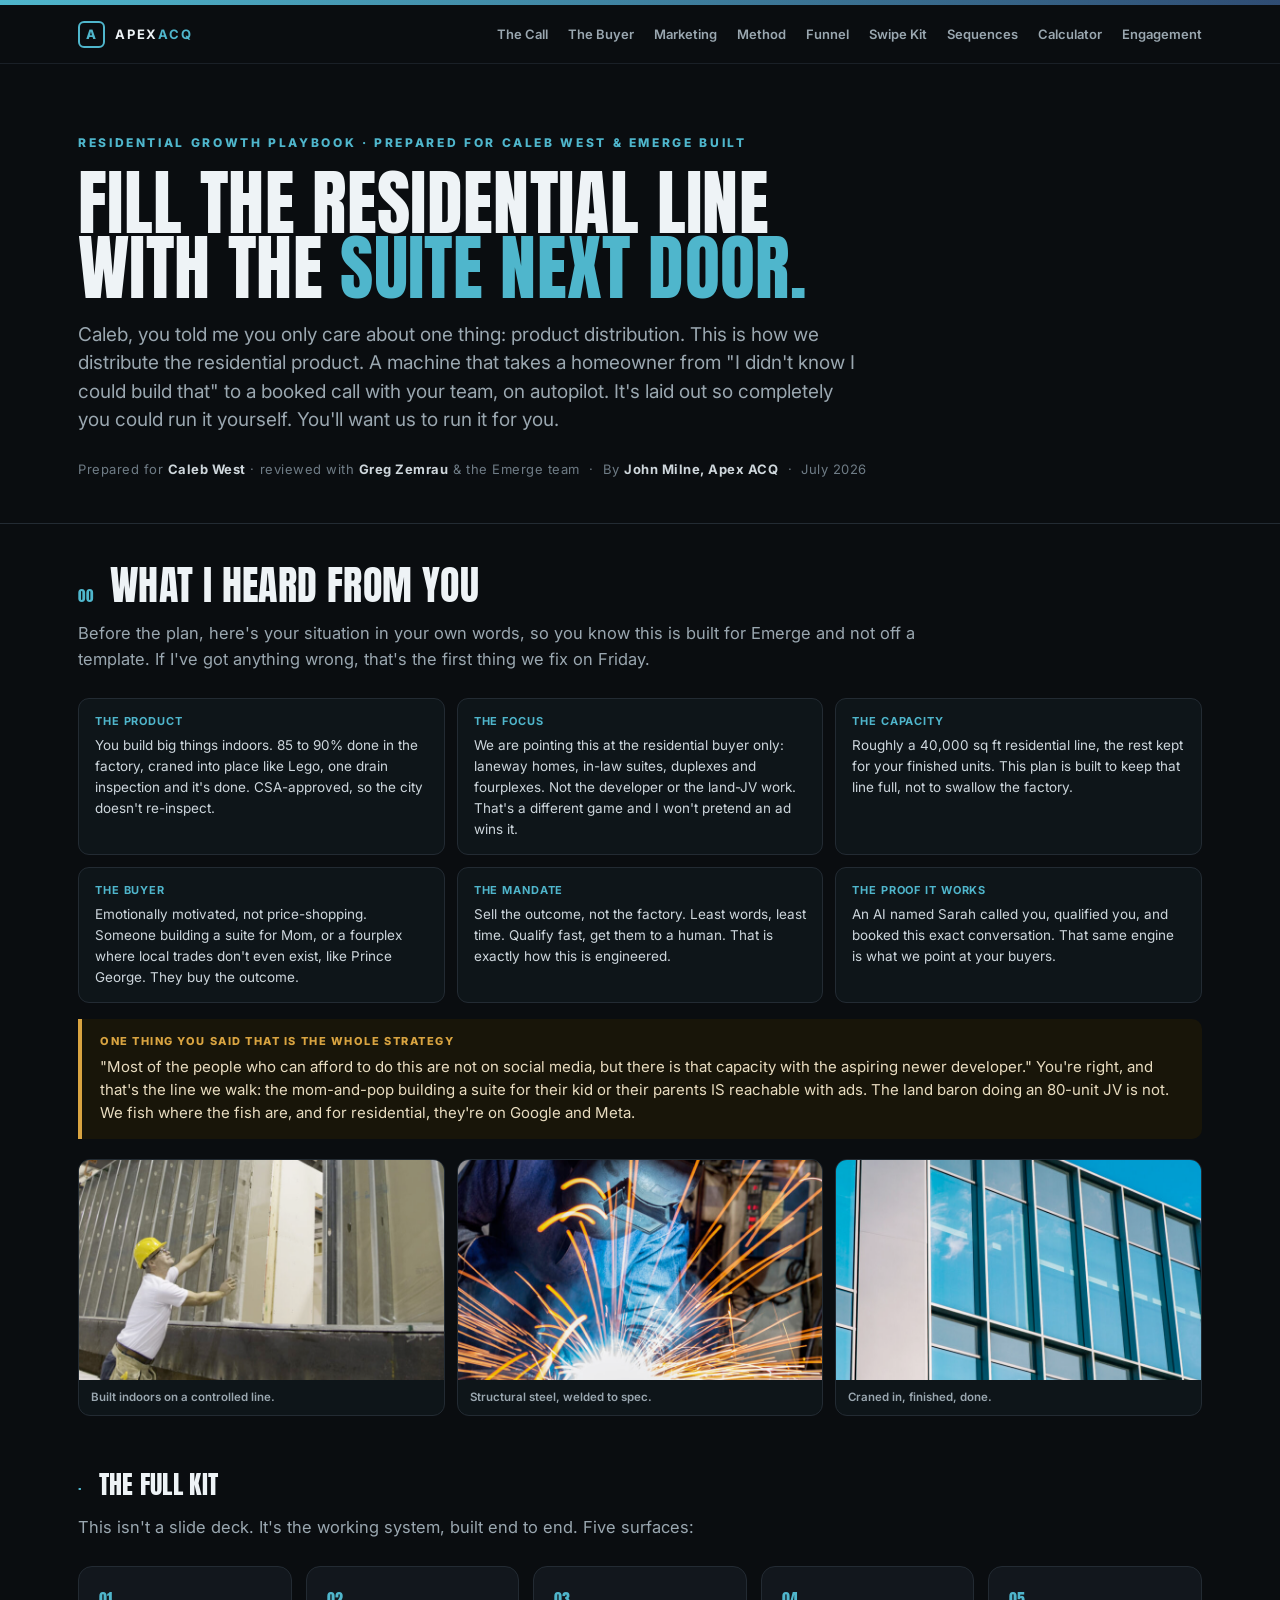
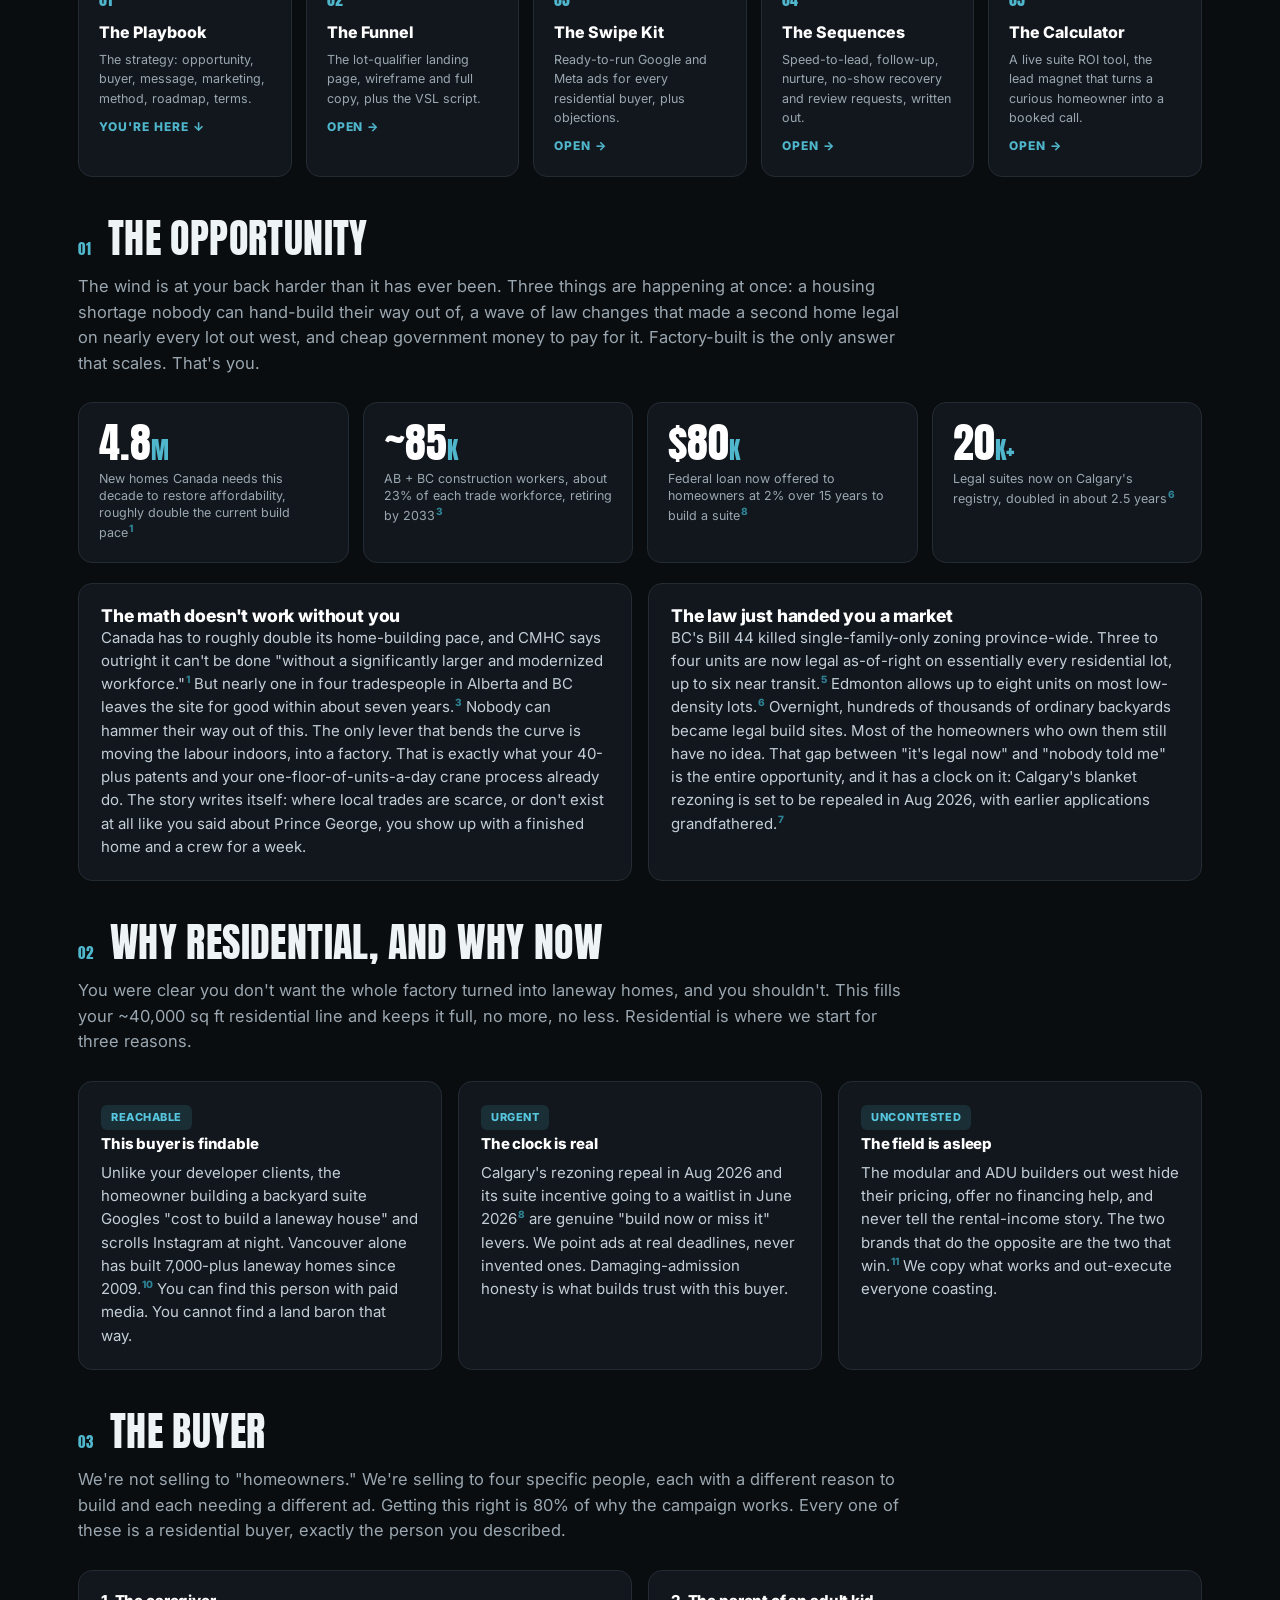
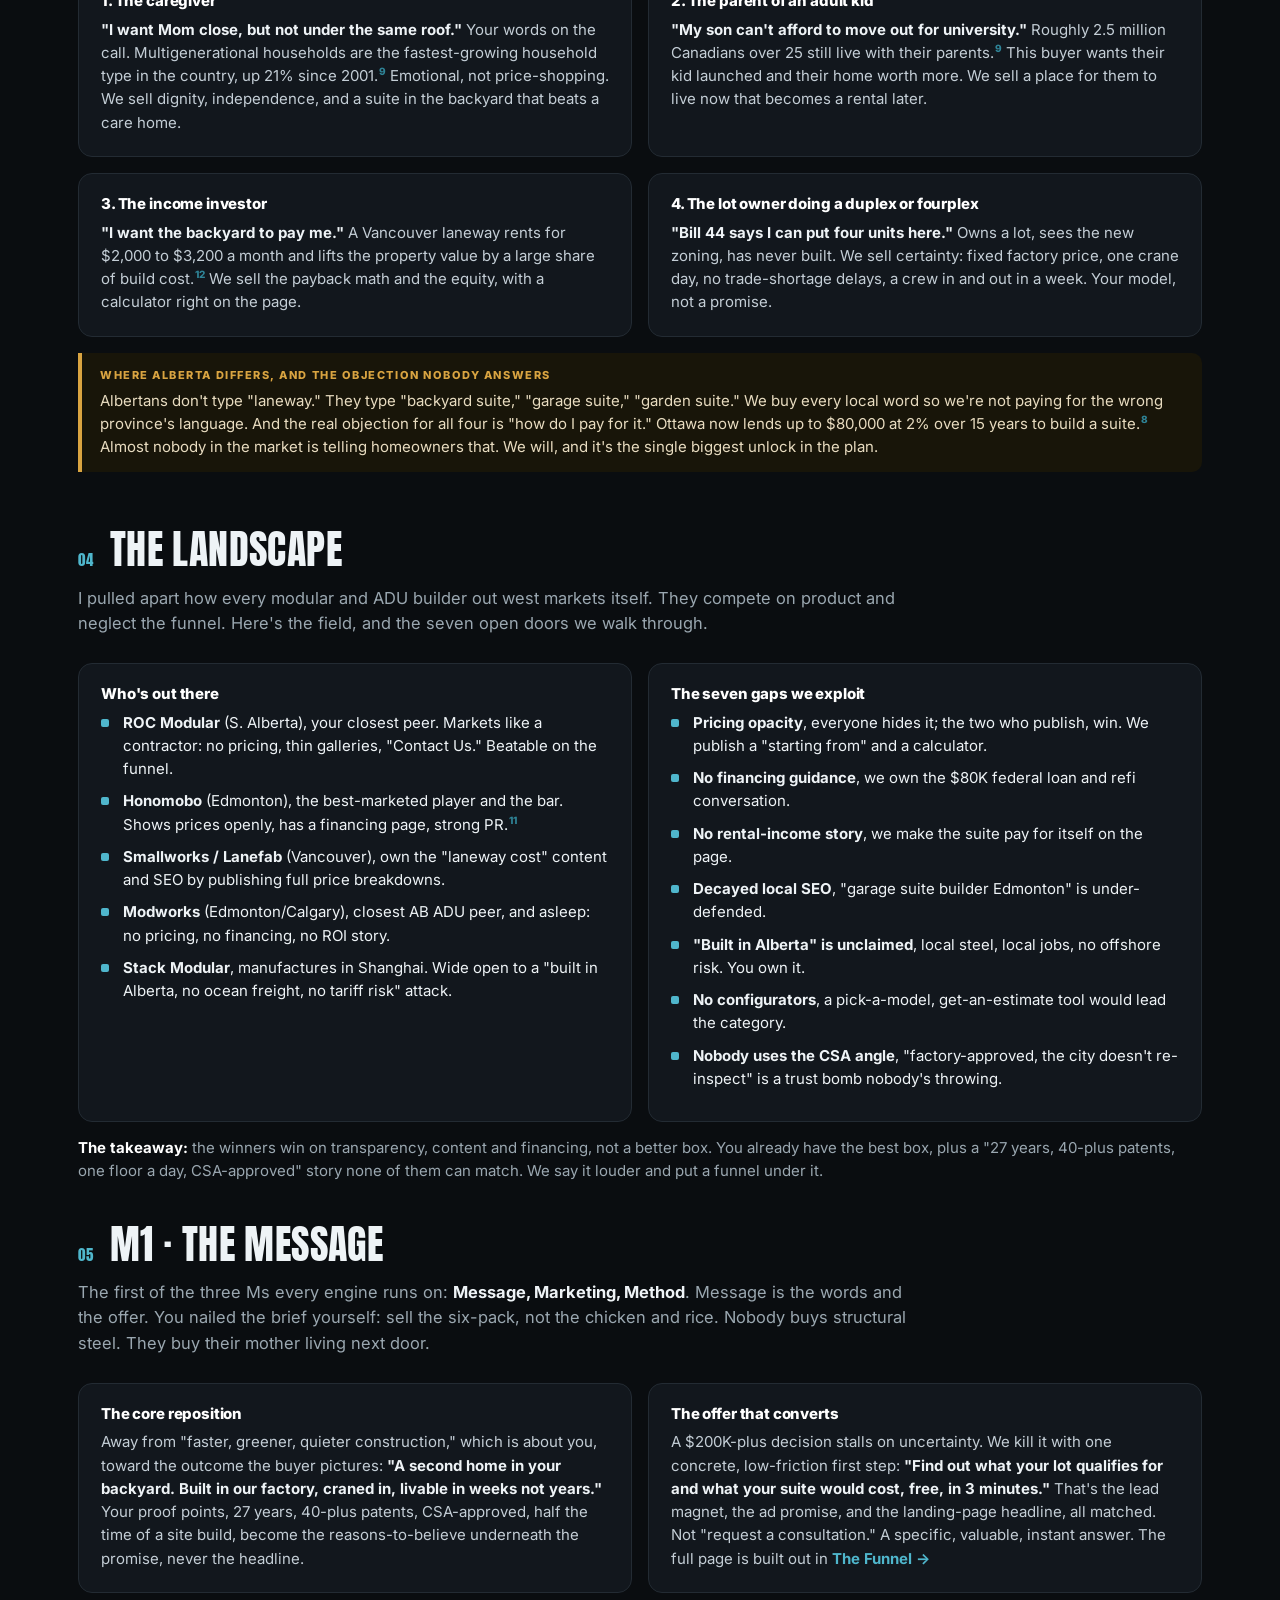
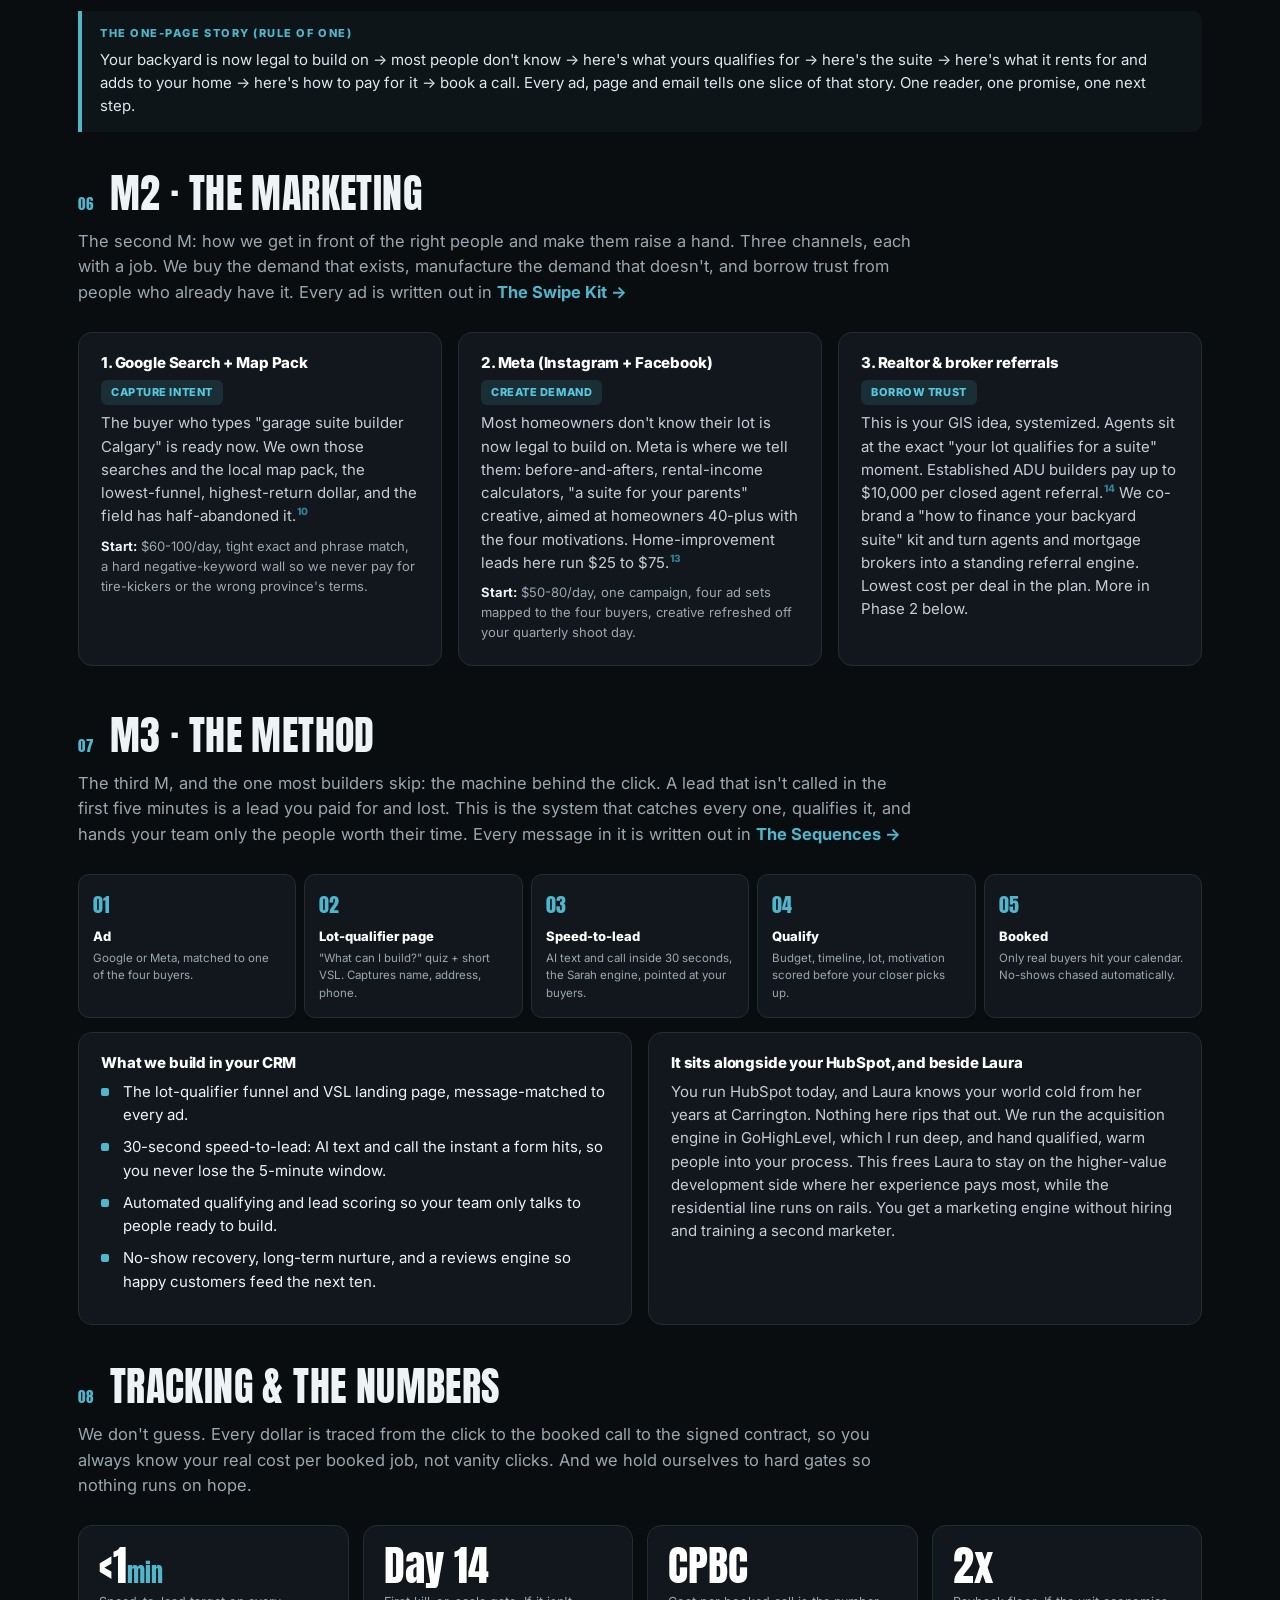
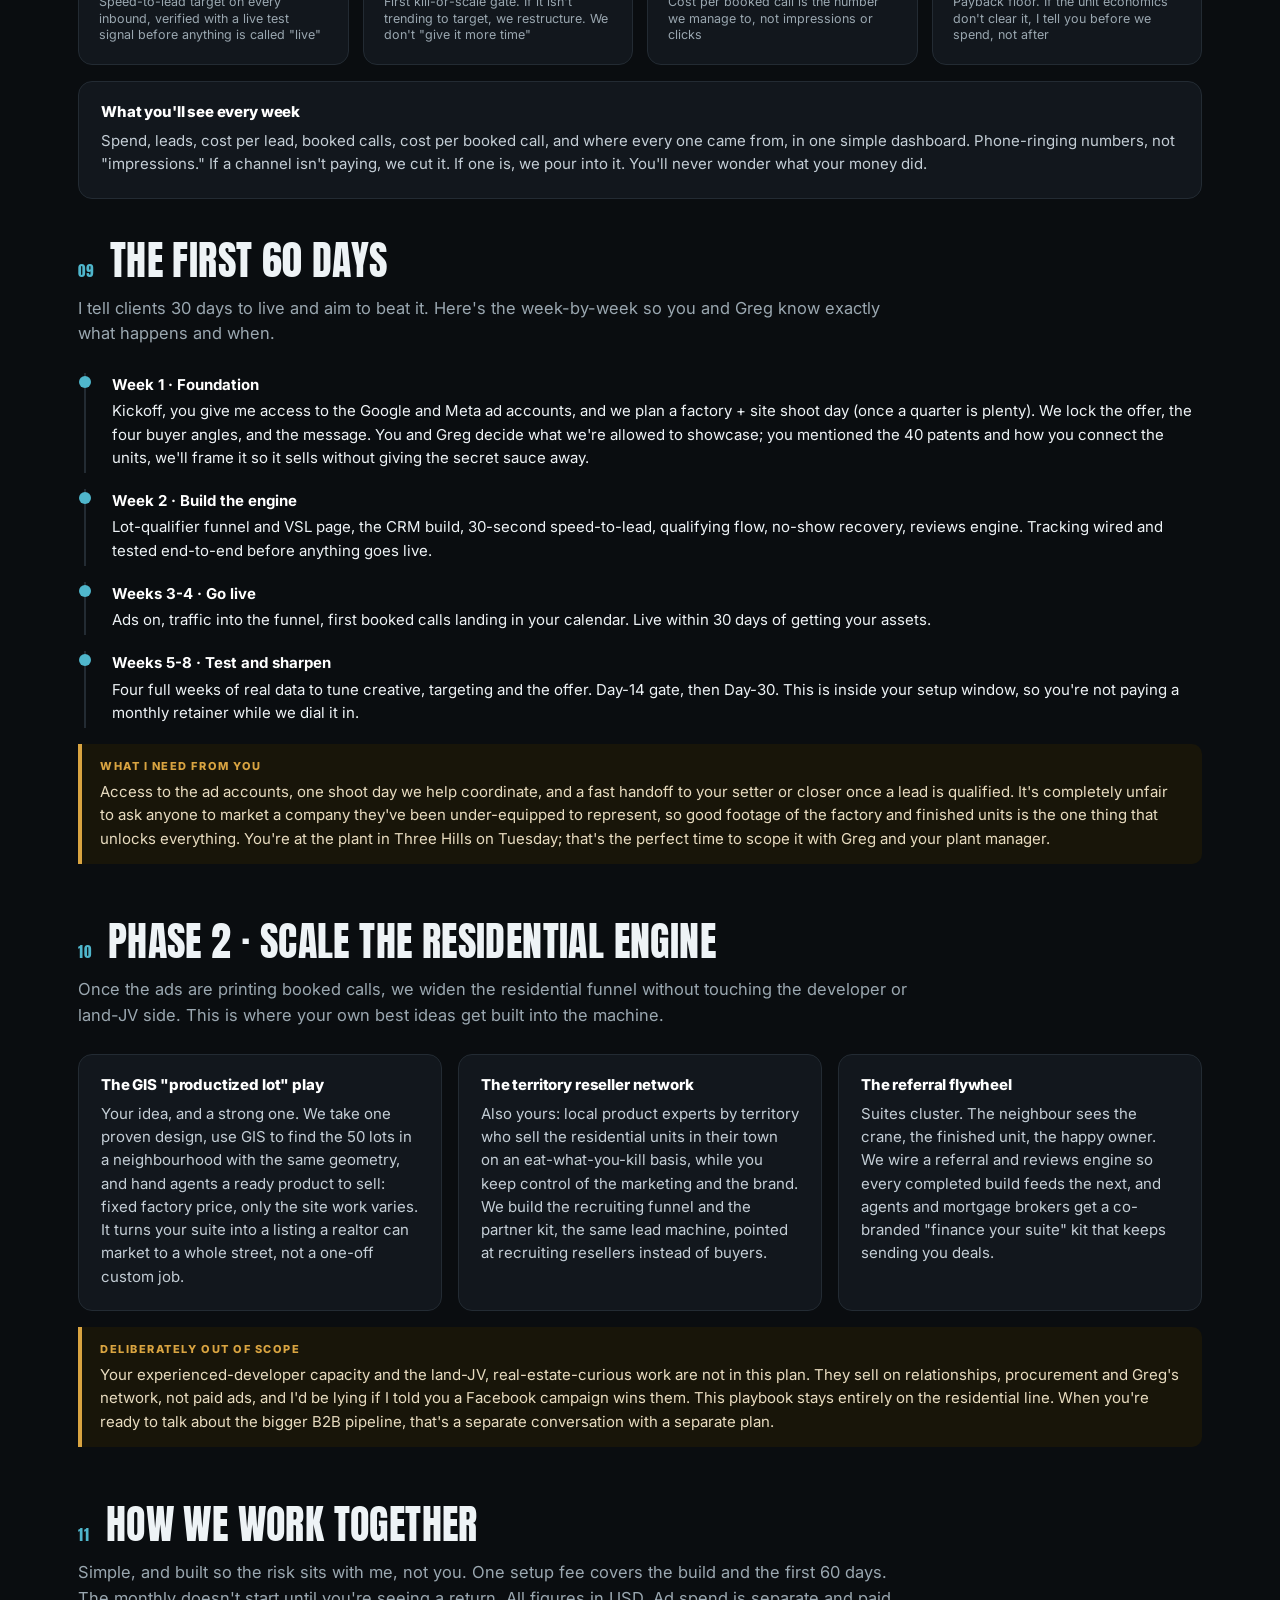
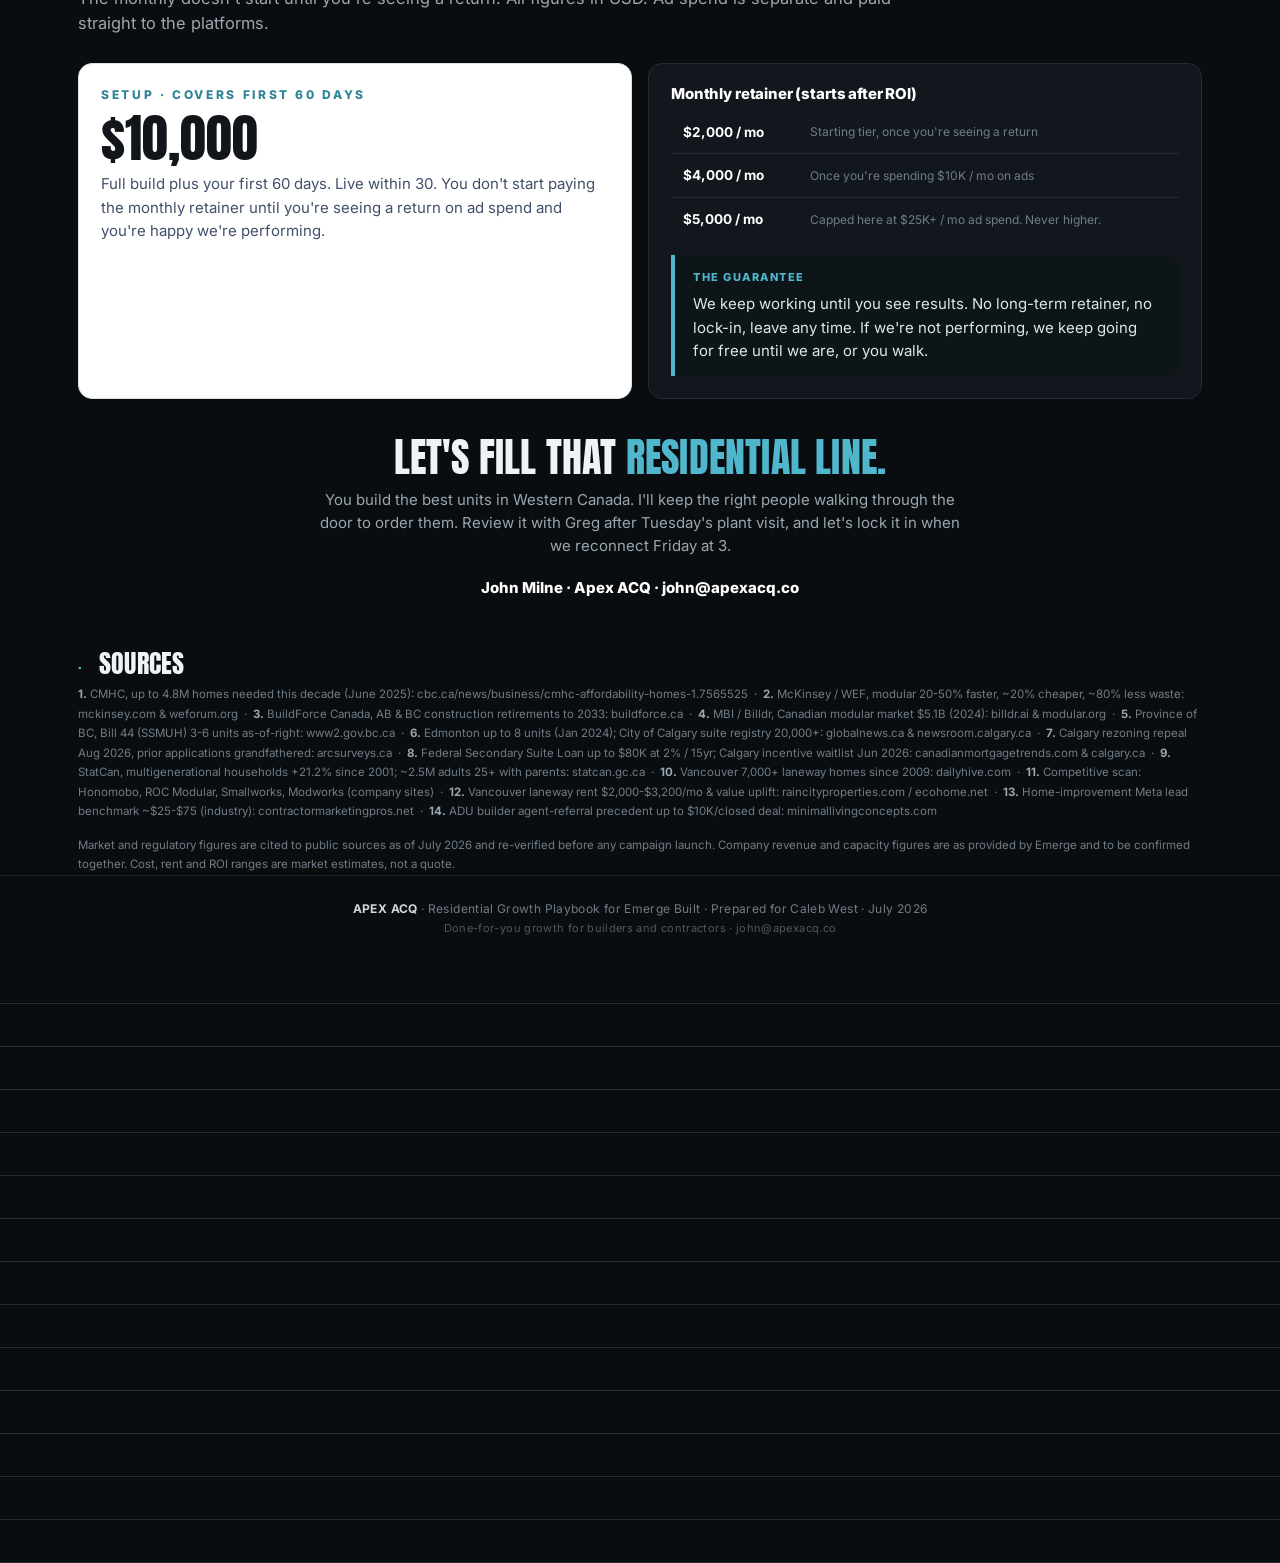
==== commit c4f4b479: "Add real Emerge factory photos + live suite ROI calculator (5th surface)" ====
--- a/index.html
+++ b/index.html
@@ -2,6 +2,7 @@
 <html lang="en">
 <head>
 <meta charset="utf-8">
+<meta name="robots" content="noindex,nofollow">
 <meta name="viewport" content="width=device-width,initial-scale=1">
 <title>Emerge Built · Residential Growth Playbook · Apex ACQ</title>
 <link rel="stylesheet" href="apex-forest.css">
@@ -20,6 +21,7 @@
     <a href="funnel.html">Funnel</a>
     <a href="swipe-kit.html">Swipe Kit</a>
     <a href="sequences.html">Sequences</a>
+    <a href="calculator.html">Calculator</a>
     <a href="#engage">Engagement</a>
   </div>
 </div></div>
@@ -50,17 +52,23 @@
     <div class="h">One thing you said that is the whole strategy</div>
     <p>"Most of the people who can afford to do this are not on social media, but there is that capacity with the aspiring newer developer." You're right, and that's the line we walk: the mom-and-pop building a suite for their kid or their parents IS reachable with ads. The land baron doing an 80-unit JV is not. We fish where the fish are, and for residential, they're on Google and Meta.</p>
   </div>
+  <div class="photoband" style="margin-top:20px;">
+    <figure><img src="img/emerge_001.jpg" alt="Emerge modular unit built in the factory"><figcaption>Built indoors on a controlled line.</figcaption></figure>
+    <figure><img src="img/emerge_002.jpg" alt="Welding steel in the Emerge factory"><figcaption>Structural steel, welded to spec.</figcaption></figure>
+    <figure><img src="img/emerge_003.jpg" alt="Finished Emerge building"><figcaption>Craned in, finished, done.</figcaption></figure>
+  </div>
 </div></div>
 
 <!-- ===== TILE NAV ===== -->
 <section id="kit"><div class="wrap">
   <div class="sechead"><span class="secnum">·</span><h2 style="font-size:26px;">The full kit</h2></div>
-  <p class="lede">This isn't a slide deck. It's the working system, built end to end. Four surfaces:</p>
-  <div class="tiles">
+  <p class="lede">This isn't a slide deck. It's the working system, built end to end. Five surfaces:</p>
+  <div class="tiles" style="grid-template-columns:repeat(5,1fr);">
     <a class="tile" href="#opp"><div class="tn">01</div><div class="tt">The Playbook</div><div class="td">The strategy: opportunity, buyer, message, marketing, method, roadmap, terms.</div><div class="go">You're here ↓</div></a>
     <a class="tile" href="funnel.html"><div class="tn">02</div><div class="tt">The Funnel</div><div class="td">The lot-qualifier landing page, wireframe and full copy, plus the VSL script.</div><div class="go">Open →</div></a>
     <a class="tile" href="swipe-kit.html"><div class="tn">03</div><div class="tt">The Swipe Kit</div><div class="td">Ready-to-run Google and Meta ads for every residential buyer, plus objections.</div><div class="go">Open →</div></a>
     <a class="tile" href="sequences.html"><div class="tn">04</div><div class="tt">The Sequences</div><div class="td">Speed-to-lead, follow-up, nurture, no-show recovery and review requests, written out.</div><div class="go">Open →</div></a>
+    <a class="tile" href="calculator.html"><div class="tn">05</div><div class="tt">The Calculator</div><div class="td">A live suite ROI tool, the lead magnet that turns a curious homeowner into a booked call.</div><div class="go">Open →</div></a>
   </div>
 </div></div>
 
--- a/emerge.css
+++ b/emerge.css
@@ -105,3 +105,12 @@
 .wblock .p{font-size:13.5px;color:#c4ced6;margin-top:6px;}
 .wbtn{display:inline-block;background:var(--aqua);color:#04222a;font-weight:800;padding:11px 20px;border-radius:8px;font-size:14px;margin-top:8px;}
 .wfield{background:#131a20;border:1px solid var(--line2);border-radius:7px;padding:11px 13px;font-size:13px;color:var(--dim);margin-bottom:8px;}
+
+/* real photo bands */
+.photoband{display:grid;grid-template-columns:repeat(3,1fr);gap:12px;margin:14px 0;}
+@media(max-width:820px){.photoband{grid-template-columns:1fr;}}
+.photoband figure{margin:0;border-radius:12px;overflow:hidden;border:1px solid var(--line);background:#0e1519;}
+.photoband img{width:100%;height:220px;object-fit:cover;display:block;}
+.photoband figcaption{font-size:11.5px;color:var(--dim);padding:9px 12px;font-weight:600;}
+.photohero{border-radius:14px;overflow:hidden;border:1px solid var(--line);margin:6px 0 2px;}
+.photohero img{width:100%;height:300px;object-fit:cover;display:block;}
